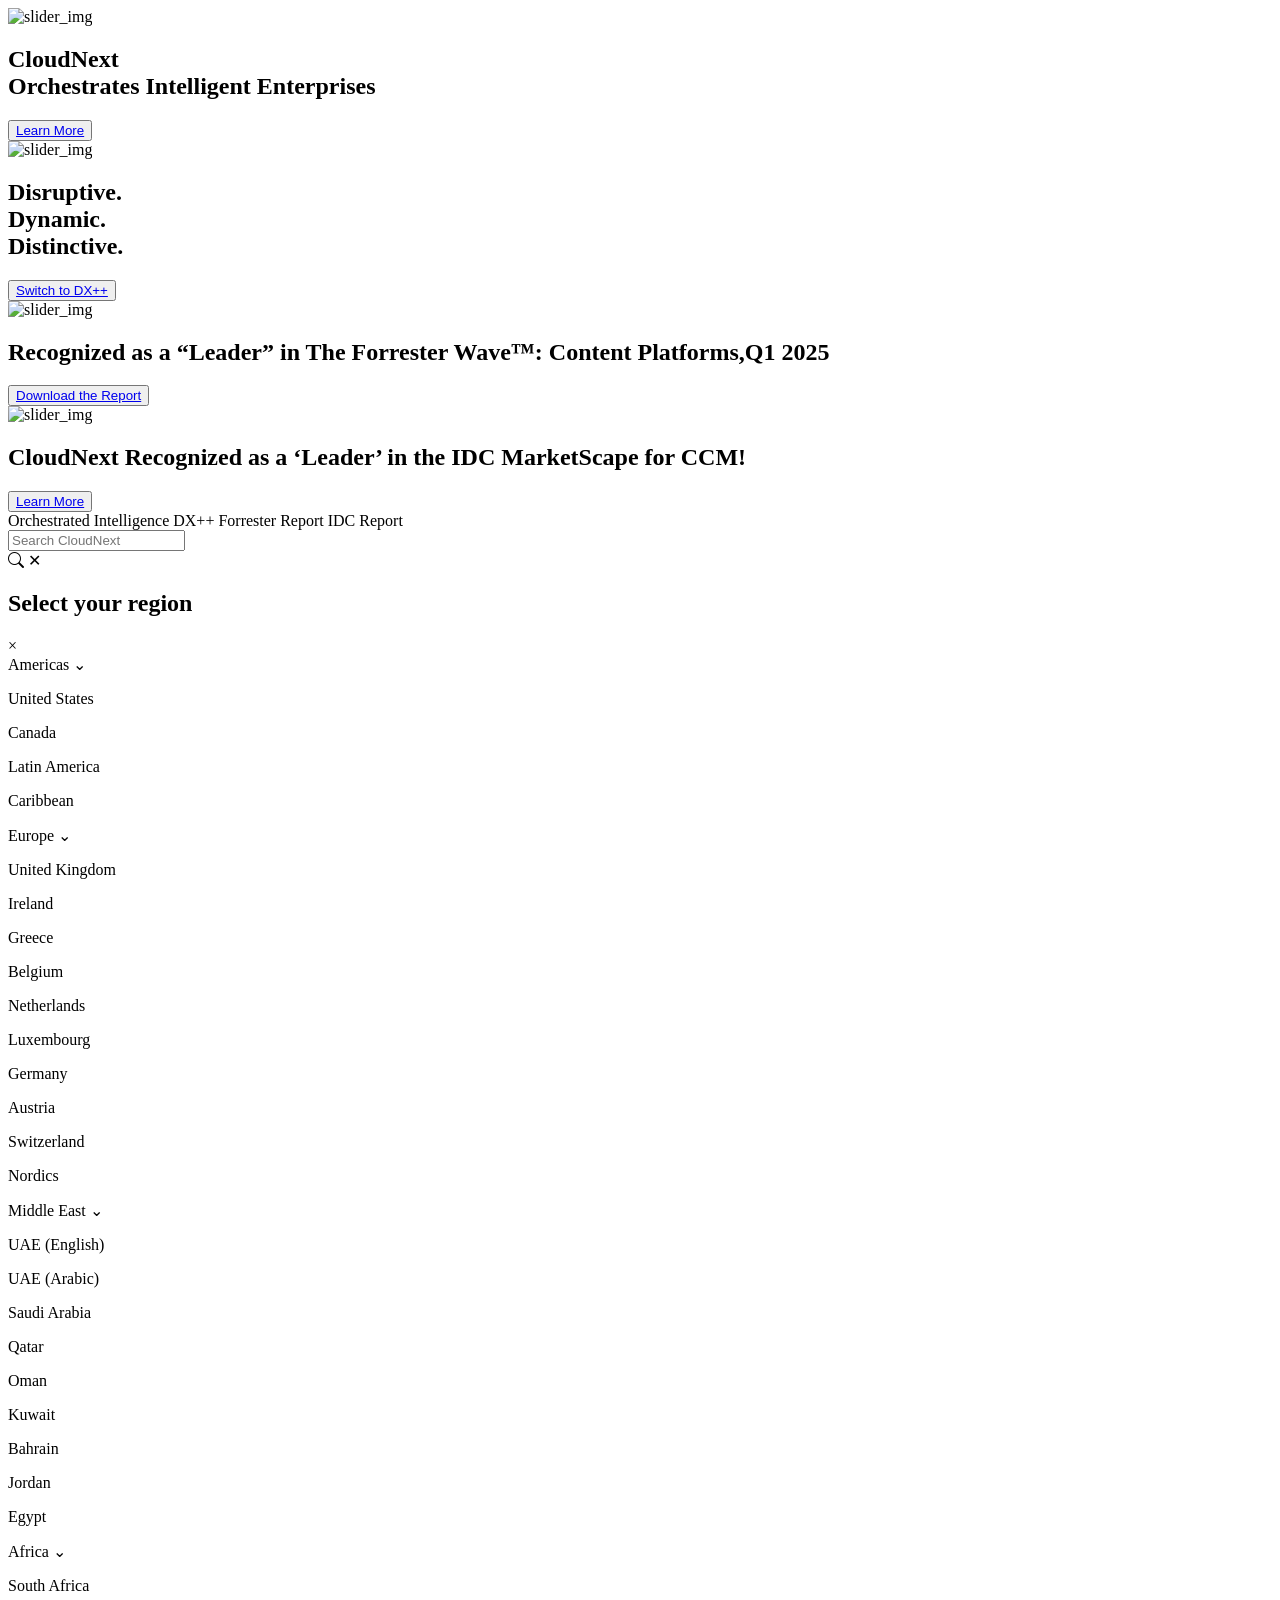
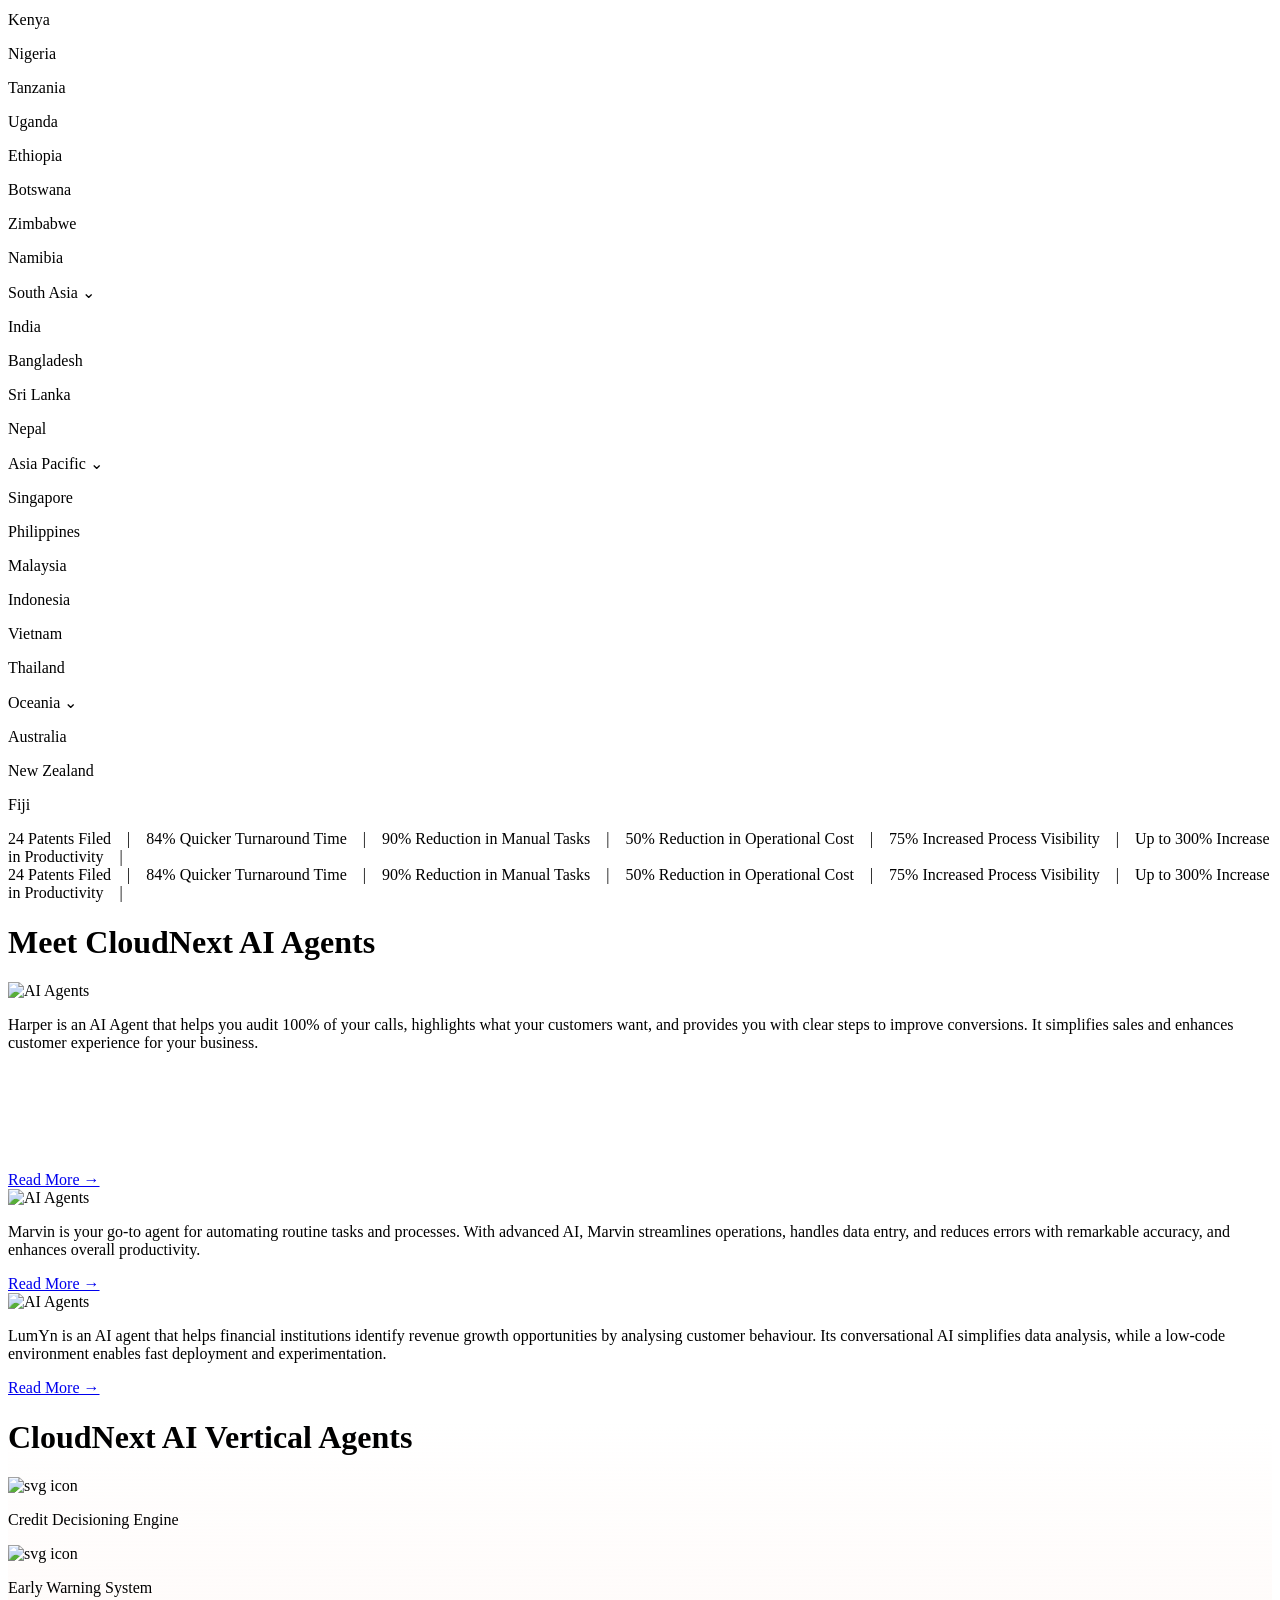
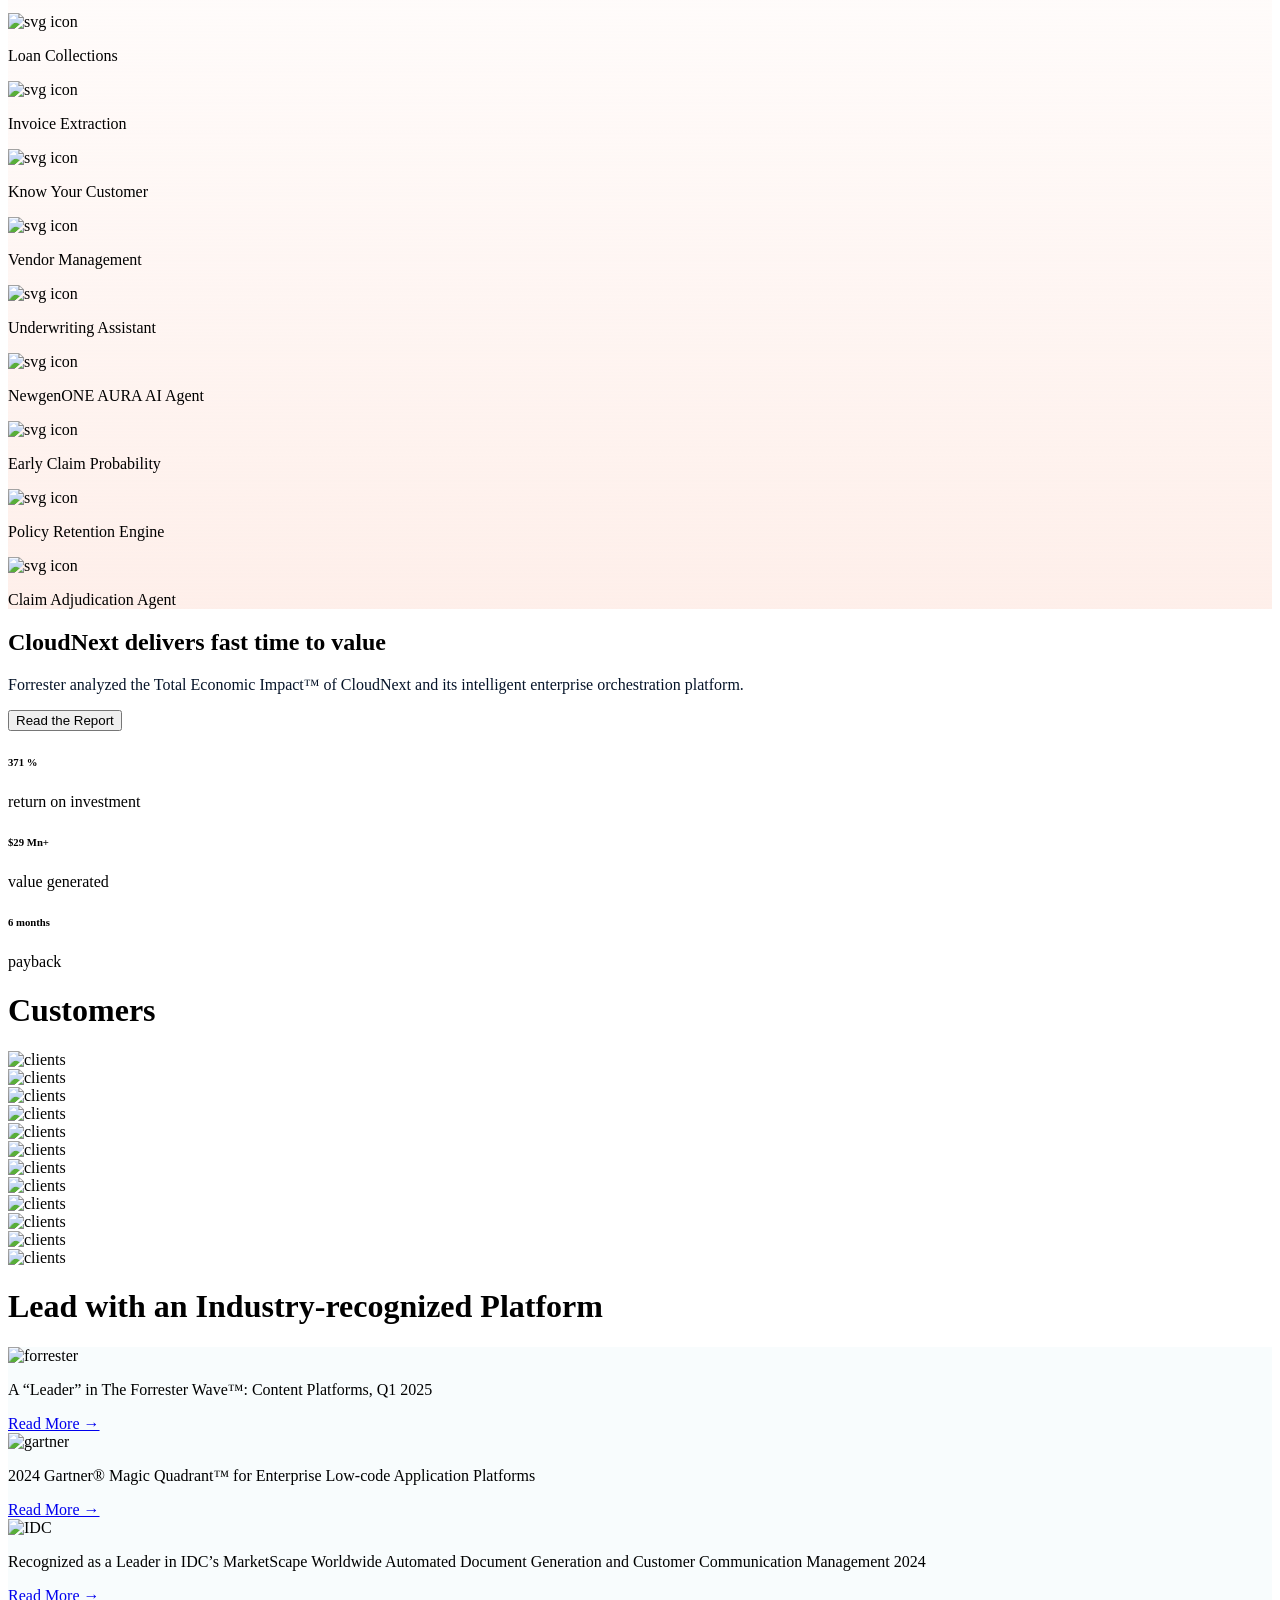
==== index.html @ f3a1f935 "Add files via upload" ====
<!DOCTYPE html>
<html lang="en">

<head>
  <meta charset="utf-8">

<title>CloudNext - Intelligent Enterprise Orchestration Platform</title>

<meta name="viewport" content="width=device-width, initial-scale=1.0">

<!-- SEO META -->
<meta name="description" content="CloudNext is an intelligent enterprise orchestration platform that helps businesses automate processes, improve productivity, and deliver better customer experiences.">

<meta name="keywords" content="CloudNext, AI Platform, Automation, Enterprise Software, AI Agents, Business Automation">

<meta name="author" content="CloudNext">

<!-- OPEN GRAPH (SOCIAL SHARE) -->
<meta property="og:title" content="CloudNext AI Platform">
<meta property="og:description" content="Automate and orchestrate your enterprise with CloudNext AI Agents.">
<meta property="og:image" content="img/logo.png">
<meta property="og:type" content="website">


    <!-- Favicon -->
    <link href="img/favicon.png" rel="icon">
     <link rel="stylesheet" href="https://cdnjs.cloudflare.com/ajax/libs/font-awesome/6.5.0/css/all.min.css">

    <!-- Google Web Fonts -->
    <link rel="preconnect" href="https://fonts.googleapis.com">
    <link rel="preconnect" href="https://fonts.gstatic.com" crossorigin>
    <link href="https://fonts.googleapis.com/css2?family=Nunito:wght@400;600;700;800&family=Rubik:wght@400;500;600;700&display=swap" rel="stylesheet">

    <!-- Icon Font Stylesheet -->
    <link href="https://cdnjs.cloudflare.com/ajax/libs/font-awesome/5.10.0/css/all.min.css" rel="stylesheet">
    <link href="https://cdn.jsdelivr.net/npm/bootstrap-icons@1.4.1/font/bootstrap-icons.css" rel="stylesheet">

    <!-- Libraries Stylesheet -->
    <link href="lib/owlcarousel/assets/owl.carousel.min.css" rel="stylesheet">
    <link href="lib/animate/animate.min.css" rel="stylesheet">

    <!-- Customized Bootstrap Stylesheet -->
    <link href="css/bootstrap.min.css" rel="stylesheet">

    <!-- Template Stylesheet -->
    <link href="css/style.css" rel="stylesheet">
    <link rel="stylesheet" href="css/navbar.css">
</head>

<body>
    <header>
  <h1 style="display:none;">CloudNext Intelligent Enterprise Platform</h1>
</header>
<div id="header"></div>


<!--Carousel Start -->
<section class="hero" role="banner">

  <!-- SLIDE 1 -->
  
    <div class="slide active" >
        <img src="img/slider/2.png" alt="slider_img">
    <div class="overlay"></div>
    <div class="content">
      <h2>CloudNext <br> Orchestrates Intelligent Enterprises</h2>
      
      <button><a href="#">Learn More</a></button>
    </div>
  </div>

  <!-- SLIDE 2 -->
  <div class="slide">
        <img src="img/slider/3.jpg" alt="slider_img"/>
    <div class="overlay"></div>
    <div class="content">
      <h2>Disruptive. <br>Dynamic. <br>Distinctive.</h2>
      <button><a href="#">Switch to DX++</a></button>
    </div>
  </div>

  <!-- SLIDE 3 -->
  <div class="slide">
        <img src="img/slider/1.jpg" alt="slider_img"/>
    <div class="overlay"></div>
    <div class="content">
      <h2>Recognized as a “Leader” in The Forrester Wave™: Content Platforms,Q1 2025</h2>
      <button><a href="#">Download the Report</a></button>
    </div>
  </div>

  <!-- SLIDE 4 -->
  <div class="slide">
        <img src="img/slider/4.jpg" alt="slider_img"/>
    <div class="overlay"></div>
    <div class="content">
      <h2>CloudNext Recognized as a ‘Leader’ in the IDC MarketScape for CCM!</h2>
      <button><a href="#">Learn More</a></button>
    </div>
  </div>

  <!-- DESKTOP CONTROLS -->
  <div class="slider-controls">
    <span class="control active" onclick="currentSlide(0)">Orchestrated Intelligence</span>
    <span class="control" onclick="currentSlide(1)">DX++</span>
    <span class="control" onclick="currentSlide(2)">Forrester Report</span>
    <span class="control" onclick="currentSlide(3)">IDC Report</span>
    <div class="indicator"></div>
  </div>

  <!-- MOBILE DOTS -->
  <div class="dots">
    <span class="dot active" onclick="currentSlide(0)"></span>
    <span class="dot" onclick="currentSlide(1)"></span>
    <span class="dot" onclick="currentSlide(2)"></span>
    <span class="dot" onclick="currentSlide(3)"></span>
  </div>

</section>
<!-- Carousel End -->


   <!--Search modal -->
<div class="search-modal" id="searchModal">

  <div class="search-box">
<div class="input-area">
    <input type="text" placeholder="Search CloudNext">

       </div>    
       <div class="icon-area"> 
    <div class="search-icons">
     <i class="bi bi-search search-icon"></i>
      <span class="close-icon" onclick="closeSearch()">✕</span>
    </div>
    </div>

             
  </div>

</div>
<!--Search modal end -->

<!--Region modal-->
<div class="region-modal" id="regionModal">

  <div class="region-box">

    <!-- HEADER -->
    <div class="region-header">
      <h2 class="font-semibold gray-darker text-md-center no-margin-bottom font-family2 title">Select your region</h2>
      <span class="close-btn" onclick="closeRegion()">&times;</span>
    </div>

    <!-- CONTENT -->
    <div class="region-content">

      <div class="region-col">
       <div class="region-title" onclick="toggleRegion(this)">
    <span>Americas</span>
    <span class="arrow">⌄</span>
  </div>
        <div class="region-list">
        <p>United States</p>
        <p>Canada</p>
        <p>Latin America</p>
        <p>Caribbean</p>
        </div>
      </div>

      <div class="region-col">
      <div class="region-title" onclick="toggleRegion(this)">
    <span>Europe</span>
    <span class="arrow">⌄</span>
  </div>
         <div class="region-list">
        <p>United Kingdom</p>
        <p>Ireland</p>
        <p>Greece</p>
        <p>Belgium</p>
        <p>Netherlands</p>
        <p>Luxembourg</p>
        <p>Germany</p>
        <p>Austria</p>
        <p>Switzerland</p>
        <p>Nordics</p>
      </div>
      </div>

      <div class="region-col">
          <div class="region-title" onclick="toggleRegion(this)">
    <span>Middle East</span>
    <span class="arrow">⌄</span>
  </div>
         <div class="region-list">
        <p>UAE (English)</p>
        <p>UAE (Arabic)</p>
        <p>Saudi Arabia</p>
        <p>Qatar</p>
        <p>Oman</p>
        <p>Kuwait</p>
        <p>Bahrain</p>
        <p>Jordan</p>
        <p>Egypt</p>
        </div>
      </div>

      <div class="region-col">
           <div class="region-title" onclick="toggleRegion(this)">
    <span>Africa</span>
    <span class="arrow">⌄</span>
  </div>
         <div class="region-list">
        <p>South Africa</p>
        <p>Kenya</p>
        <p>Nigeria</p>
        <p>Tanzania</p>
        <p>Uganda</p>
        <p>Ethiopia</p>
        <p>Botswana</p>
        <p>Zimbabwe</p>
        <p>Namibia</p>
      </div>
      </div>

      <div class="region-col">
          <div class="region-title" onclick="toggleRegion(this)">
    <span>South Asia</span>
    <span class="arrow">⌄</span>
  </div>
         <div class="region-list">
        <p>India</p>
        <p>Bangladesh</p>
        <p>Sri Lanka</p>
        <p>Nepal</p>
      </div>
      </div>

      <div class="region-col">
          <div class="region-title" onclick="toggleRegion(this)">
    <span>Asia Pacific</span>
    <span class="arrow">⌄</span>
  </div>
         <div class="region-list">
        <p>Singapore</p>
        <p>Philippines</p>
        <p>Malaysia</p>
        <p>Indonesia</p>
        <p>Vietnam</p>
        <p>Thailand</p>
        </div>
      </div>

      <div class="region-col">
         <div class="region-title" onclick="toggleRegion(this)">
    <span>Oceania</span>
    <span class="arrow">⌄</span>
  </div>
         <div class="region-list">
        <p>Australia</p>
        <p>New Zealand</p>
        <p>Fiji</p>
      </div>
      </div>

    </div>
  </div>

</div>
<!--Region modal end-->

    <!--Marquee text-->
<div class="marquee">
  <div class="marquee-track">

    <div class="marquee-content">
      24 Patents Filed &nbsp;&nbsp; | &nbsp;&nbsp;
      84% Quicker Turnaround Time &nbsp;&nbsp; | &nbsp;&nbsp;
      90% Reduction in Manual Tasks &nbsp;&nbsp; | &nbsp;&nbsp;
      50% Reduction in Operational Cost &nbsp;&nbsp; | &nbsp;&nbsp;
      75% Increased Process Visibility &nbsp;&nbsp; | &nbsp;&nbsp;
      Up to 300% Increase in Productivity &nbsp;&nbsp; |
    </div>

    <div class="marquee-content">
      24 Patents Filed &nbsp;&nbsp; | &nbsp;&nbsp;
      84% Quicker Turnaround Time &nbsp;&nbsp; | &nbsp;&nbsp;
      90% Reduction in Manual Tasks &nbsp;&nbsp; | &nbsp;&nbsp;
      50% Reduction in Operational Cost &nbsp;&nbsp; | &nbsp;&nbsp;
      75% Increased Process Visibility &nbsp;&nbsp; | &nbsp;&nbsp;
      Up to 300% Increase in Productivity &nbsp;&nbsp; |
    </div>

  </div>
</div>

    <!-- AI agents Start -->
  <div class="container-fluid bg-ai py-3 wow fadeInUp" data-wow-delay="0.1s">
  <div class="container py-5">

    <div class="row g-5">
      <div class="col-lg-12">
        <div class="section-title text-center position-relative pb-3 mb-5 mx-auto" style="max-width: 600px;">
          <h1 class="mb-0">Meet CloudNext AI Agents</h1>
        </div>
      </div>
    </div>

    <!-- ✅ CARDS SECTION START -->
    <div class="platform-wrapper">

      <div class="platform-card">
        <img src="img/Harper.png" alt="AI Agents">
       <div style="height:155.358px;" >
        <p>Harper is an AI Agent that helps you audit 100% of your calls, highlights what your customers want, and provides you with clear steps to improve conversions. It simplifies sales and enhances customer experience for your business.​</p>
        </div>
        <a href="#">Read More →</a>
      </div>

      <div class="platform-card">
        <img src="img/Marvin.png" alt="AI Agents">
       
        <p>Marvin is your go-to agent for automating routine tasks and processes. With advanced AI, Marvin streamlines operations, handles data entry, and reduces errors with remarkable accuracy, and enhances overall productivity.​</p>
        <a href="#">Read More →</a>
      </div>

      <div class="platform-card">
        <img src="img/LuYmn-.png" alt="AI Agents">
        
        <p>LumYn is an AI agent that helps financial institutions identify revenue growth opportunities by analysing customer behaviour. Its conversational AI simplifies data analysis, while a low-code environment enables fast deployment and experimentation.</p>
        <a href="#">Read More →</a>
      </div>

    </div>
    <div class="slider-dots"></div>
    <!-- ✅ CARDS SECTION END -->

  </div>
</div>
    <!-- AI agents End -->

    <!-- Service Start -->
    <div class="container-fluid wow fadeInUp" data-wow-delay="0.1s" style="background:transparent linear-gradient(180deg,rgba(254,239,234,0) 0%,#feefea 100%) 0% 0% no-repeat padding-box;mix-blend-mode: multiply;">
        <div class="container py-5">
            <div class="section-title text-center position-relative pb-3 mb-5 mx-auto" style="max-width: 600px;">
                <h1 class="mb-0">CloudNext AI Vertical Agents</h1>
            </div>
          
  
<div class="row g-4">

    <div class="col-lg-3 col-md-6">
      <div class="feature-card">
        <img src="img/icons/1.svg" alt="svg icon">
        <p>Credit Decisioning Engine</p>
      </div>
    </div>

    <div class="col-lg-3 col-md-6">
      <div class="feature-card">
        <img src="img/icons/2.svg" alt="svg icon">
        <p>Early Warning System</p>
      </div>
    </div>

    <div class="col-lg-3 col-md-6">
      <div class="feature-card">
         <img src="img/icons/3.svg" alt="svg icon">
        <p>Loan Collections</p>
      </div>
    </div>

    <div class="col-lg-3 col-md-6">
      <div class="feature-card">
         <img src="img/icons/4.svg" alt="svg icon">
        <p>Invoice Extraction</p>
      </div>
    </div>

    <div class="col-lg-3 col-md-6">
      <div class="feature-card">
        <img src="img/icons/5.svg" alt="svg icon">
        <p>Know Your Customer</p>
      </div>
    </div>

    <div class="col-lg-3 col-md-6">
      <div class="feature-card">
        <img src="img/icons/6.svg" alt="svg icon">
        <p>Vendor Management</p>
      </div>
    </div>

    <div class="col-lg-3 col-md-6">
      <div class="feature-card">
         <img src="img/icons/7.svg" alt="svg icon">
        <p>Underwriting Assistant</p>
      </div>
    </div>

    <div class="col-lg-3 col-md-6">
      <div class="feature-card">
        <img src="img/icons/8.svg" alt="svg icon">
        <p>NewgenONE AURA AI Agent</p>
      </div>
    </div>
<div class="col-lg-1"></div>
    <div class="col-lg-3 col-md-6">
      <div class="feature-card">
        <img src="img/icons/9.svg" alt="svg icon">
        <p>Early Claim Probability</p>
      </div>
    </div>

    <div class="col-lg-3 col-md-6">
      <div class="feature-card">
         <img src="img/icons/10.svg" alt="svg icon">
        <p>Policy Retention Engine</p>
      </div>
    </div>

    <div class="col-lg-3 col-md-6">
      <div class="feature-card">
        <img src="img/icons/11.svg" alt="svg icon">
        <p>Claim Adjudication Agent</p>
      </div>
    </div>

  </div>
                </div>
             
            </div>
    <!-- Service End -->


    <!-- countdown Start -->
    <div class="container-fluid py-5 wow fadeInUp bg-ftime" data-wow-delay="0.1s">
        <div class="container">
            <div class="row justify-content-center">
                <div class="col-12 col-md-3 content-stat">
                    <div class="section-title-2 position-relative pb-3 mb-2">
                       
                        <h2 class="font-w">CloudNext delivers fast time to value</h1>
                    </div>
                   
                    <p class="mb-4" style="color: #061429;">Forrester analyzed the Total Economic Impact™ of CloudNext and its intelligent enterprise orchestration platform.</p>
                    <div class="d-flex align-items-center mt-2 wow zoomIn" data-wow-delay="0.6s">
                       
                        <div>
                          <button class=" btn-primary font-size-base is-none is-md-block text-center con_btn" target="_blank">Read the Report</button>
                        </div>
                    </div>
                </div>
                <div class="col-12 col-md-3 stat-content">
                           
              <div class="pad-y-6 pad-x-4 text-center">
                <h6 class="count-num font-size-jumbo brand-primary font-bold mar-b-1"><span></span><span class="count" count="371&nbsp;">371&nbsp;</span><span>%</span></h6>
                <p class="brand-third font-size-big font-medium">return on investment</p>
              </div>
            </div>
                      
                    
                     <div class="col-12 col-md-3 stat-content">
                    
                             <div class="pad-y-6 pad-x-4 text-center">
               <h6 class="count-num font-size-jumbo brand-primary font-bold mar-b-1"><span>$</span><span class="count" count="29&nbsp;">29&nbsp;</span><span>Mn+</span></h6>
               <p class="brand-third font-size-big font-medium no-margin-bottom">value generated</p>
              </div>
                      
                    </div>
                     <div class="col-12 col-md-3 stat-content">
                    
                         <div class="pad-y-6 pad-x-4 text-center">
                <h6 class="count-num font-size-jumbo brand-primary font-bold mar-b-1"><span></span><span class="count" count="371&nbsp;">6&nbsp;</span><span>months</span></h6>
                <p class="brand-third font-size-big font-medium">payback</p>
              </div>
                      
                    </div>
                </div>
            </div>
        </div>
    <!-- countdown End -->


 <!-- Customers Slider start-->
    <div class="container-fluid wow fadeInUp bg-ai client-section py-5" data-wow-delay="0.1s">
        <div class="container text-center">
            <div class="section-title text-center position-relative pb-3 mb-4 mx-auto" style="max-width: 600px;">
                <h1 class="mb-0">Customers</h1>
            </div>
          <div class="client-slider">
      <div class="client-track">

        <div class="client-card"><img src="img/client/Bank-of-The-Bahamas-logo.png" alt="clients"></div>
        <div class="client-card"><img src="img/client/EARC-Logo.jpg" alt="clients"></div>
        <div class="client-card"><img src="img/client/go-digit-logo-1-1.png" alt="clients"></div>
        <div class="client-card"><img src="img/client/IDBI-Bank-logo-1.png" alt="clients"></div>
        <div class="client-card"><img src="img/client/JB-logo-1-1.png" alt="clients"></div>
        <div class="client-card"><img src="img/client/jindal-logo-1.png" alt="clients"></div>

        <!-- duplicate for infinite effect -->
        <div class="client-card"><img src="img/client/logo-cbi-1.png" alt="clients"></div>
        <div class="client-card"><img src="img/client/Magma-logo-png.png" alt="clients"></div>
        <div class="client-card"><img src="img/client/Naukri-logo.png" alt="clients"></div>
        <div class="client-card"><img src="img/client/South-Indian-Bank-logo-revised.png" alt="clients"></div>
        <div class="client-card"><img src="img/client/Union-Bank.webp" alt="clients"></div>
        <div class="client-card"><img src="img/client/United-Bank-for-Africa-Plc-logo-1.jpg" alt="clients"></div>

      </div>
    </div>


        </div>
    </div>
    <!-- Customers slider End -->

  <!-- AI agents Start -->
  <div class="container-fluid bg-ai py-3 wow fadeInUp" data-wow-delay="0.1s">
  <div class="container py-5">

    <div class="row g-5">
      <div class="col-lg-12">
        <div class="section-title text-center position-relative pb-3 mb-5 mx-auto">
          <h1 class="mb-0">Lead with an Industry-recognized Platform</h1>
        </div>
      </div>
    </div>

    <!-- ✅ CARDS SECTION START -->
    <div class="platform-wrapper-2">

      <div class="platform-card-2" style="background: #f8fcfd;">
        <img src="img/forrester.webp" alt="forrester">
       <div>
        <p>A “Leader” in The Forrester Wave™: Content Platforms, Q1 2025</p>
        </div>
        <a href="#">Read More →</a>
      </div>

      <div class="platform-card-2" style="background: #f8fcfd;">
        <img src="img/gartner.webp" alt="gartner">
       
        <p>2024 Gartner® Magic Quadrant™ for Enterprise Low-code Application Platforms</p>
        <a href="#">Read More →</a>
      </div>

      <div class="platform-card-2" style="background: #f8fcfd;">
        <img src="img/IDC.png" alt="IDC">
        
        <p>Recognized as a Leader in IDC’s MarketScape Worldwide Automated Document Generation and Customer Communication Management 2024</p>
        <a href="#">Read More →</a>
      </div>

    </div>
    <div class="slider-dots-2"></div>
    <!-- ✅ CARDS SECTION END -->

  </div>
</div>
    <!-- AI agents End -->

   
   <div id="footer"></div>


    <!-- Back to Top -->
    <a href="#" class="btn btn-lg btn-primary btn-lg-square rounded back-to-top"><i class="bi bi-arrow-up"></i></a>

    <script type="text/javascript">

  var _gaq = _gaq || [];
  _gaq.push(['_setAccount', 'UA-36251023-1']);
  _gaq.push(['_setDomainName', 'jqueryscript.net']);
  _gaq.push(['_trackPageview']);

  (function() {
    var ga = document.createElement('script'); ga.type = 'text/javascript'; ga.async = true;
    ga.src = ('https:' == document.location.protocol ? 'https://ssl' : 'http://www') + '.google-analytics.com/ga.js';
    var s = document.getElementsByTagName('script')[0]; s.parentNode.insertBefore(ga, s);
  })();

</script>
<script>
try {
  fetch(new Request("https://pagead2.googlesyndication.com/pagead/js/adsbygoogle.js", { method: 'HEAD', mode: 'no-cors' })).then(function(response) {
    return true;
  }).catch(function(e) {
    var carbonScript = document.createElement("script");
    carbonScript.src = "//cdn.carbonads.com/carbon.js?serve=CK7DKKQU&placement=wwwjqueryscriptnet";
    carbonScript.id = "_carbonads_js";
    document.getElementById("carbon-block").appendChild(carbonScript);
  });
} catch (error) {
  console.log(error);
}
</script>
    <!-- JavaScript Libraries -->
    <script src="https://code.jquery.com/jquery-3.4.1.min.js"></script>
    <script src="https://cdn.jsdelivr.net/npm/bootstrap@5.0.0/dist/js/bootstrap.bundle.min.js"></script>
        <!-- Template Javascript -->
      <script src="js/include.js" defer></script>
    <script src="js/main.js" defer></script>
    <script src="lib/wow/wow.min.js"></script>
    <script src="lib/easing/easing.min.js"></script>
    <script src="lib/waypoints/waypoints.min.js"></script>
    <script src="lib/counterup/counterup.min.js"></script>
    <script src="lib/owlcarousel/owl.carousel.min.js"></script>


    
</body>

</html>
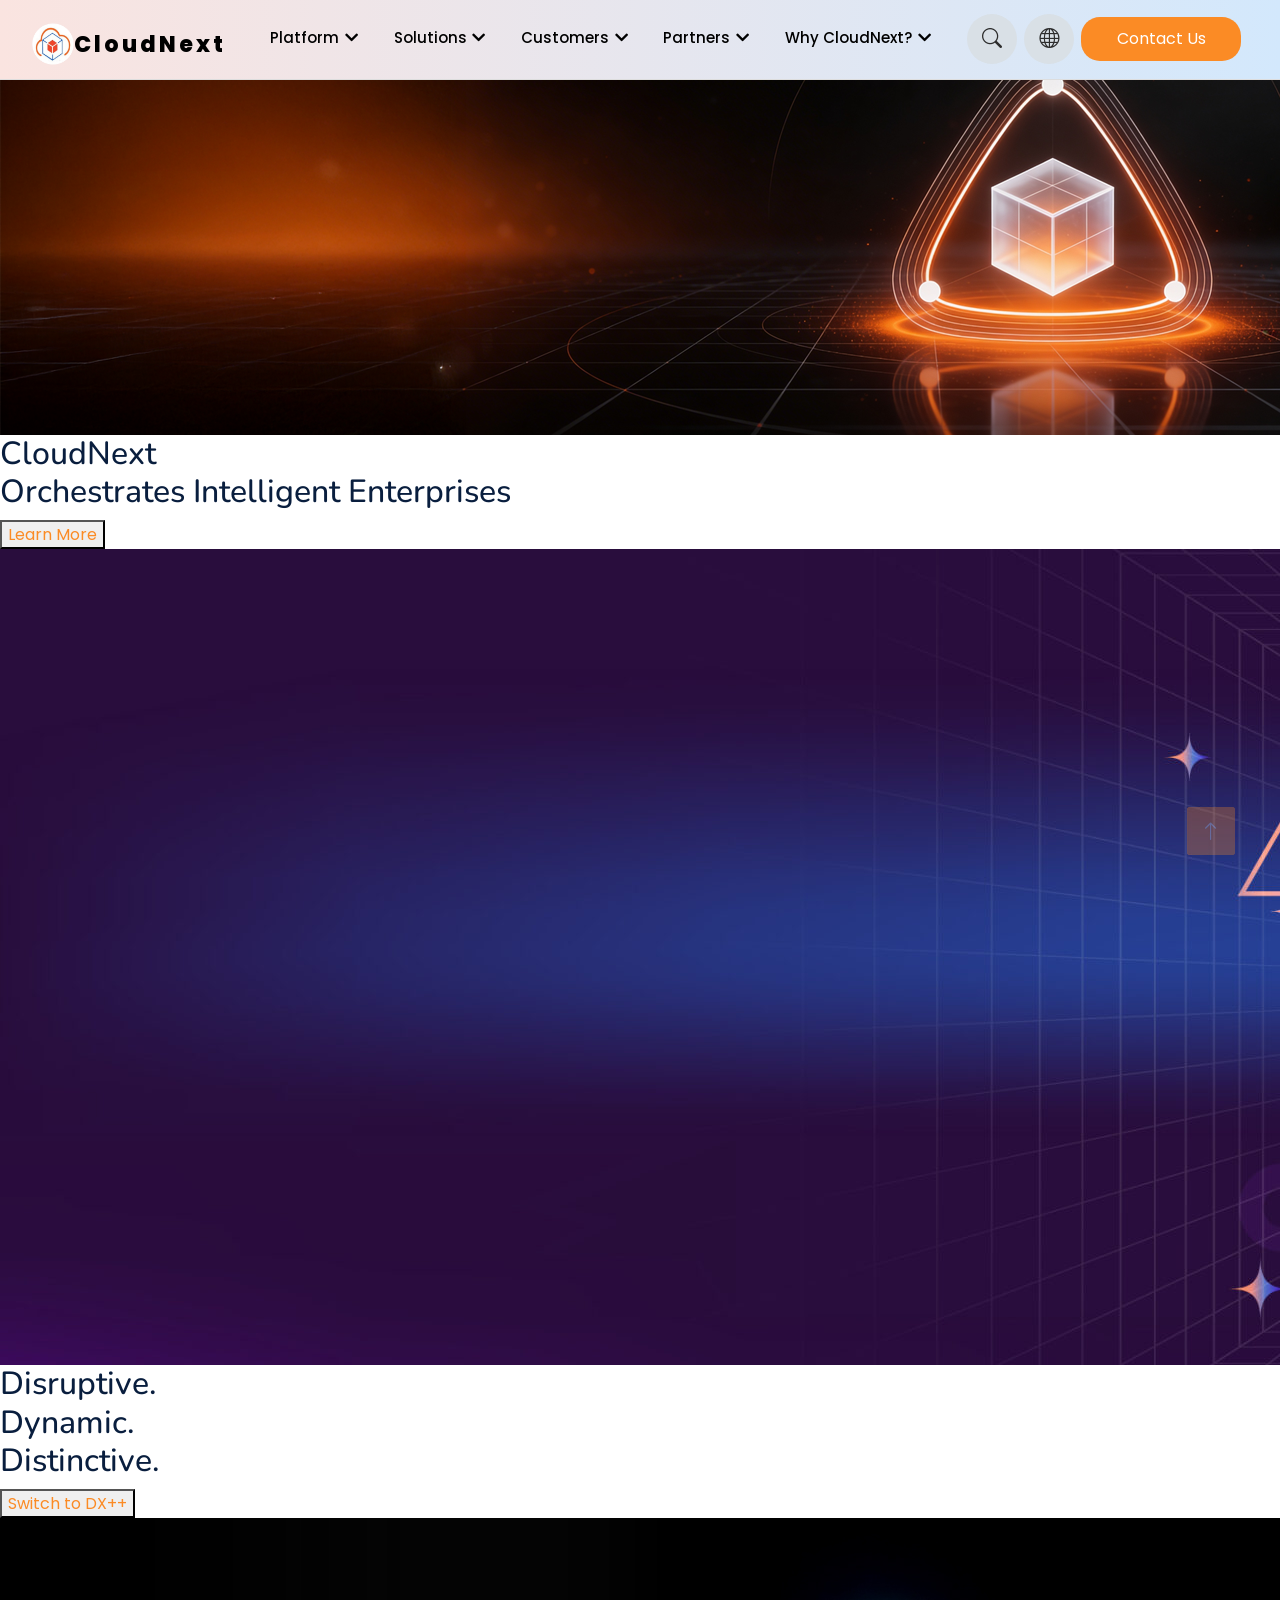
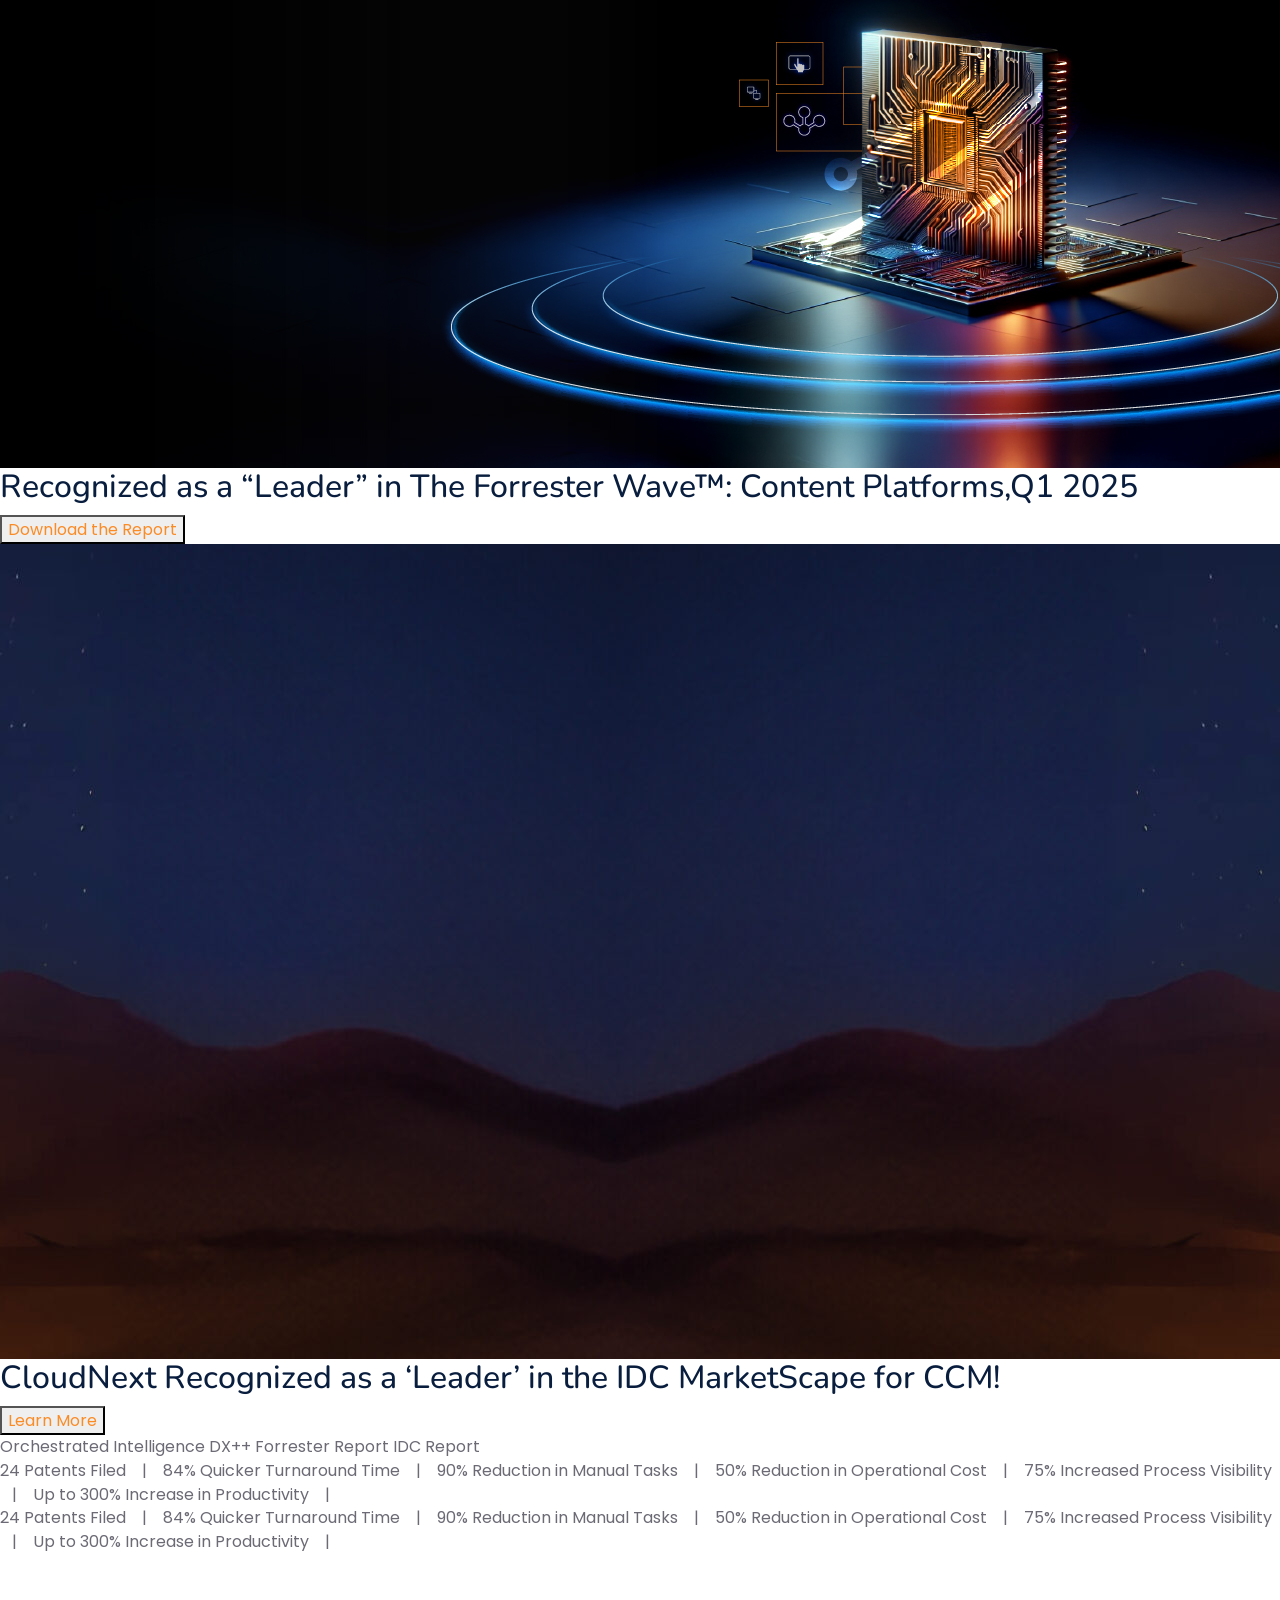
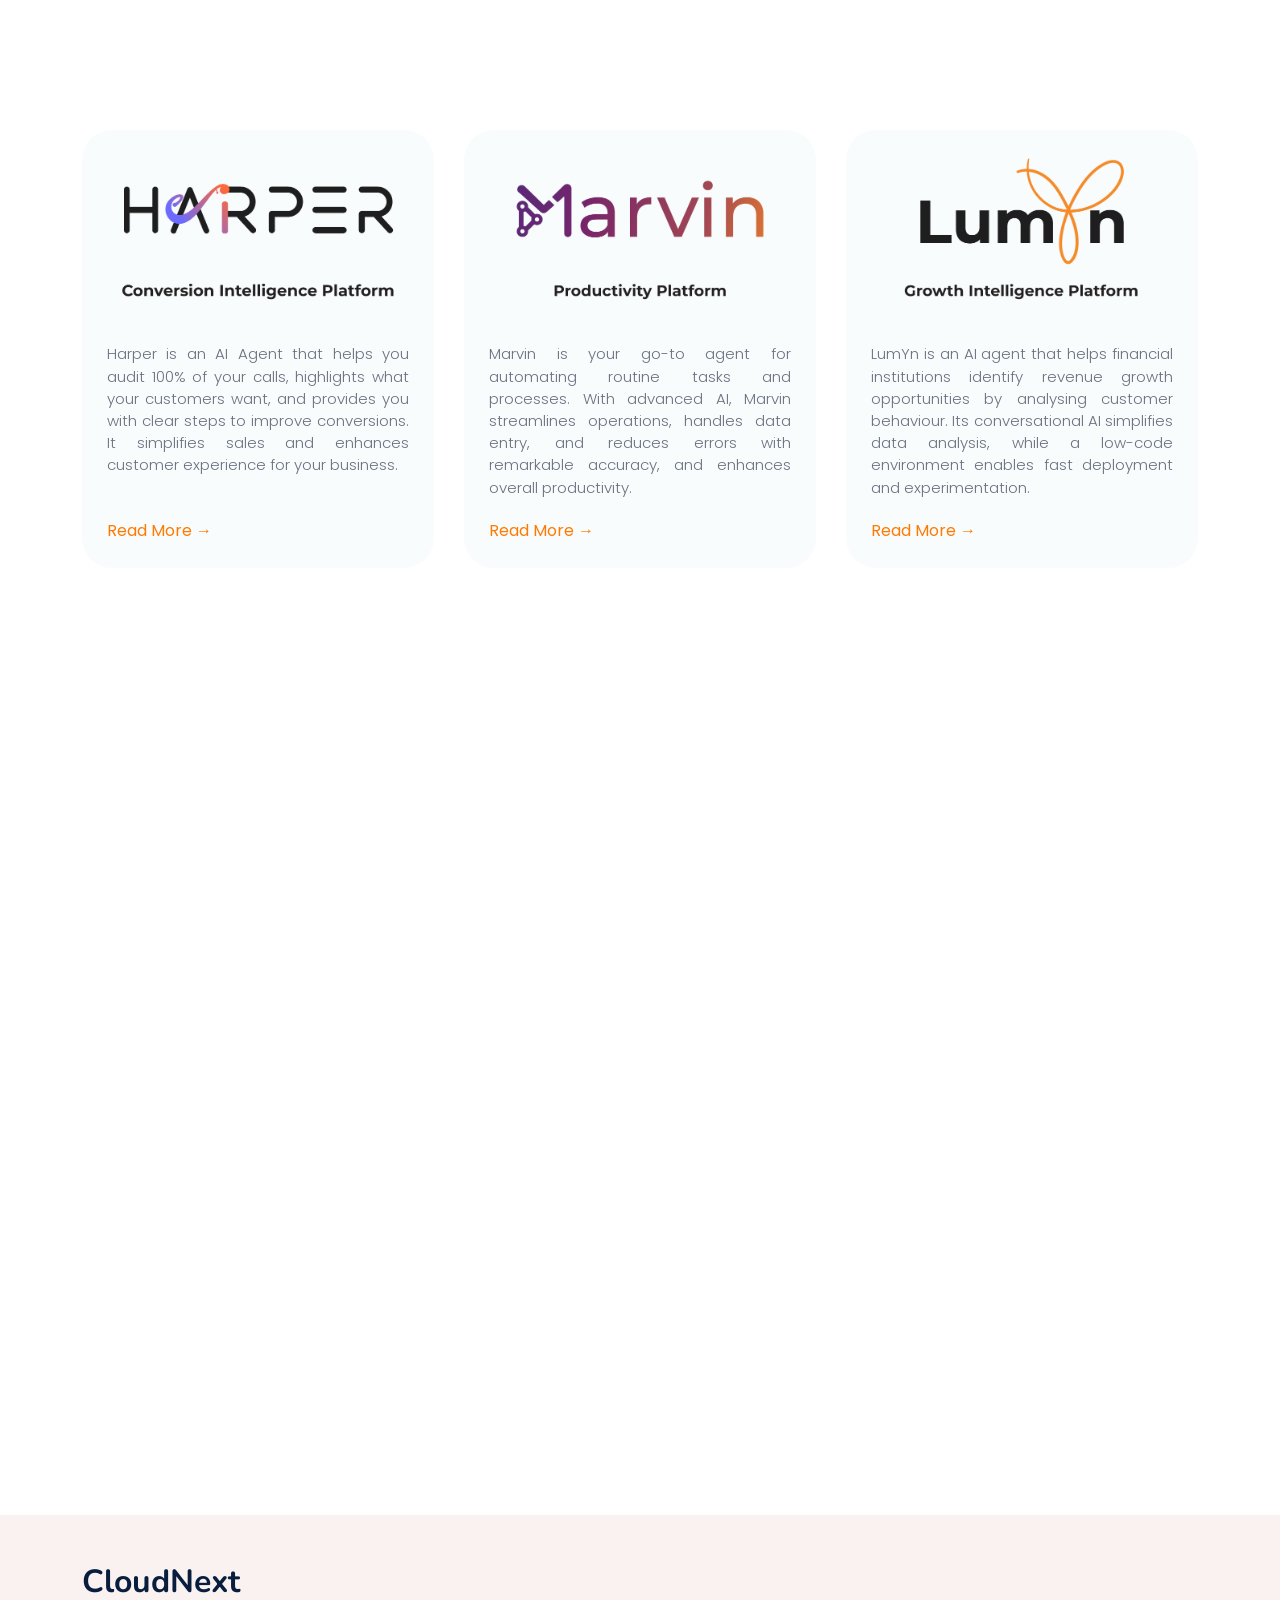
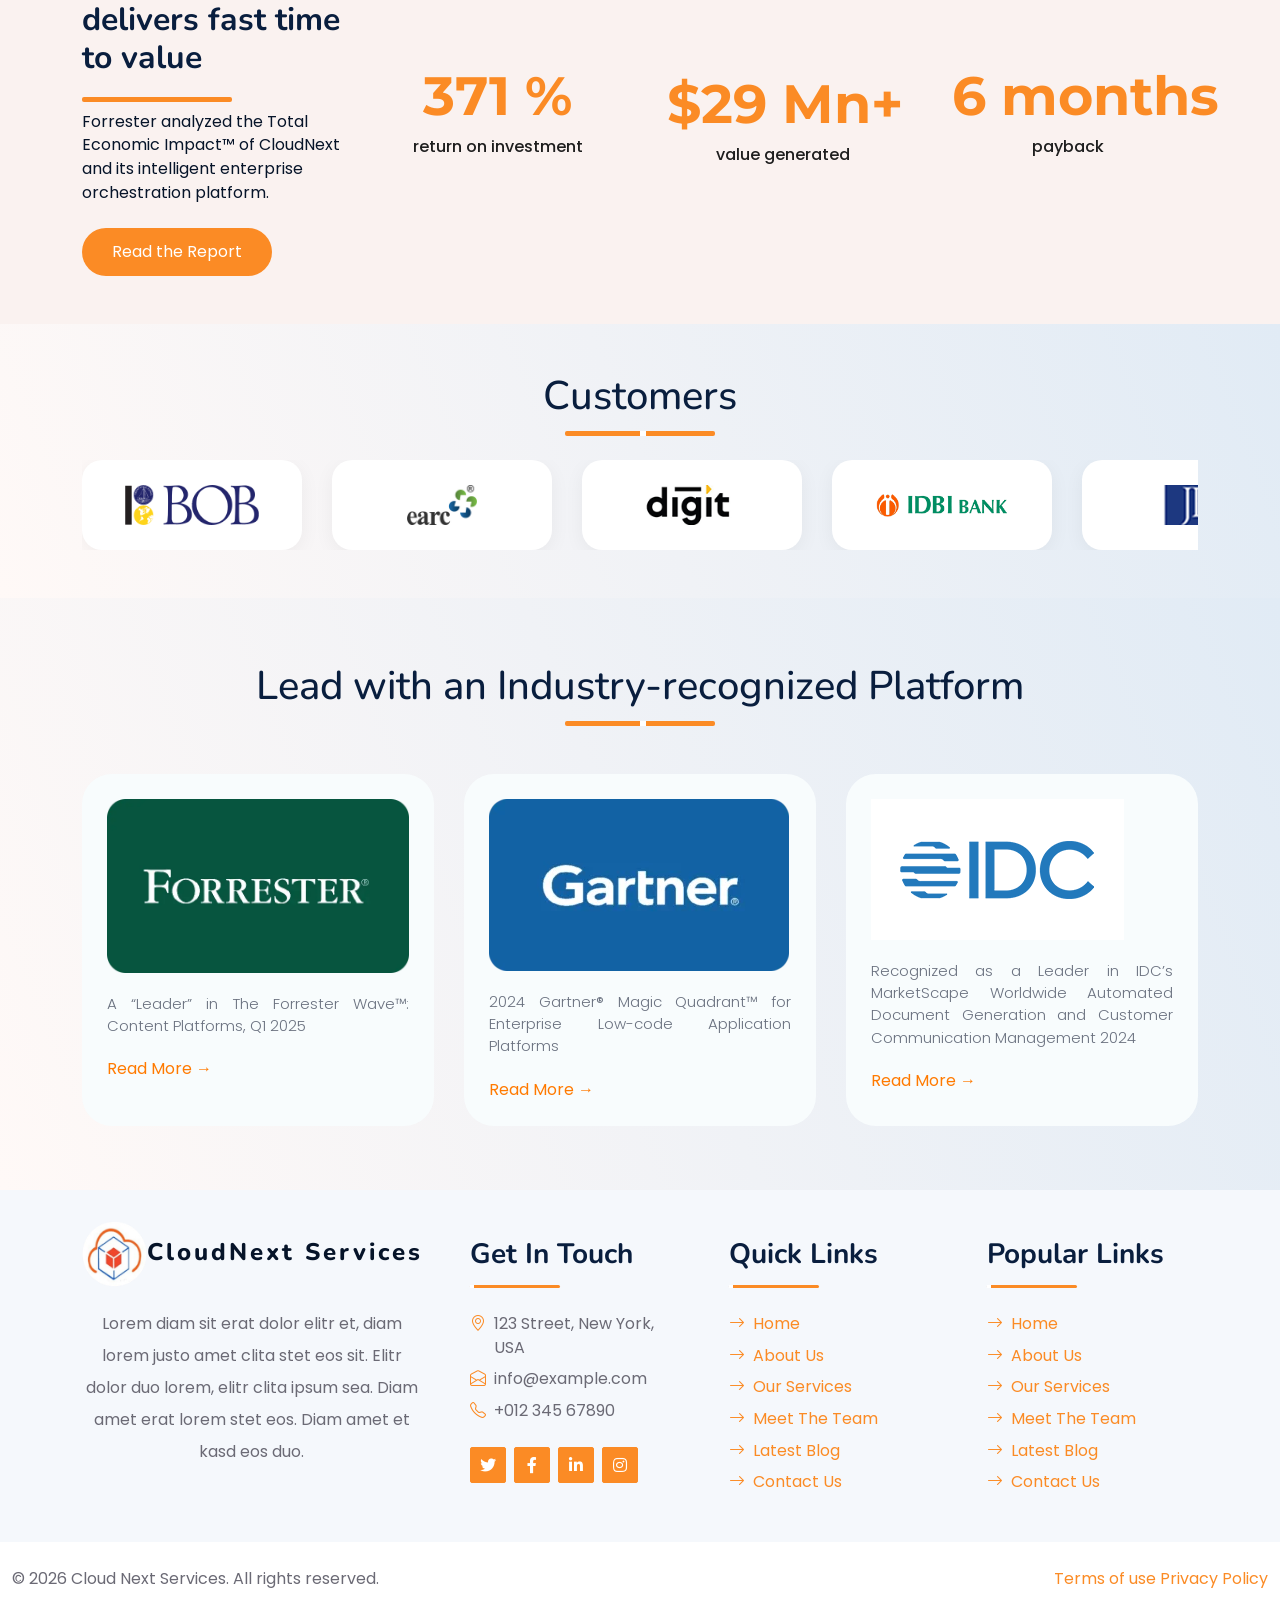
==== commit 453f81eb: "Add files via upload" ====
--- a/index.html
+++ b/index.html
@@ -28,8 +28,8 @@
 
     <!-- Google Web Fonts -->
     <link rel="preconnect" href="https://fonts.googleapis.com">
-    <link rel="preconnect" href="https://fonts.gstatic.com" crossorigin>
-    <link href="https://fonts.googleapis.com/css2?family=Nunito:wght@400;600;700;800&family=Rubik:wght@400;500;600;700&display=swap" rel="stylesheet">
+<link rel="preconnect" href="https://fonts.gstatic.com" crossorigin>
+<link href="https://fonts.googleapis.com/css2?family=Amethysta&family=Montserrat:ital,wght@0,100..900;1,100..900&family=Open+Sans:ital,wght@0,300..800;1,300..800&family=Playfair+Display:ital,wght@0,400..900;1,400..900&family=Poppins:ital,wght@0,100;0,200;0,300;0,400;0,500;0,600;0,700;0,800;0,900;1,100;1,200;1,300;1,400;1,500;1,600;1,700;1,800;1,900&display=swap" rel="stylesheet">
 
     <!-- Icon Font Stylesheet -->
     <link href="https://cdnjs.cloudflare.com/ajax/libs/font-awesome/5.10.0/css/all.min.css" rel="stylesheet">
--- a/css/style.css
+++ b/css/style.css
@@ -0,0 +1,685 @@
+body {
+    font-family: 'Poppins', sans-serif;
+    font-size: 16px;
+    line-height: 1.48;
+    -webkit-font-smoothing: antialiased;
+    overflow-x: hidden;
+}
+:root {
+    --primary: #fb8b25;
+    --secondary: #34AD54;
+    --light:#facda2;
+    --dark: #091E3E;
+}
+@-webkit-keyframes sk-rotateplane {
+    0% {
+        -webkit-transform: perspective(120px)
+    }
+    50% {
+        -webkit-transform: perspective(120px) rotateY(180deg)
+    }
+    100% {
+        -webkit-transform: perspective(120px) rotateY(180deg) rotateX(180deg)
+    }
+}
+
+@keyframes sk-rotateplane {
+    0% {
+        transform: perspective(120px) rotateX(0deg) rotateY(0deg);
+        -webkit-transform: perspective(120px) rotateX(0deg) rotateY(0deg)
+    }
+    50% {
+        transform: perspective(120px) rotateX(-180.1deg) rotateY(0deg);
+        -webkit-transform: perspective(120px) rotateX(-180.1deg) rotateY(0deg)
+    }
+    100% {
+        transform: perspective(120px) rotateX(-180deg) rotateY(-179.9deg);
+        -webkit-transform: perspective(120px) rotateX(-180deg) rotateY(-179.9deg);
+    }
+}
+
+
+
+/*** Heading ***/
+h1,
+h2,
+.fw-bold {
+    font-weight: 500 ;
+}
+
+h3,
+h4,
+.fw-semi-bold {
+    font-weight: 700 !important;
+}
+
+h5,
+h6,
+.fw-medium {
+    font-weight: 600 !important;
+}
+
+
+/*** Button ***/
+.btn {
+    font-family: 'Poppins', sans-serif;
+    font-weight: 600;
+    transition: .5s;
+}
+
+.btn-primary,
+.btn-secondary {
+    color: #FFFFFF;
+    box-shadow: inset 0 0 0 50px transparent;
+}
+
+.btn-primary:hover {
+    box-shadow: inset 0 0 0 0 var(--primary);
+}
+
+.btn-secondary:hover {
+    box-shadow: inset 0 0 0 0 var(--secondary);
+}
+
+.btn-square {
+    width: 36px;
+    height: 36px;
+}
+
+.btn-sm-square {
+    width: 30px;
+    height: 30px;
+}
+
+.btn-lg-square {
+    width: 48px;
+    height: 48px;
+}
+
+.btn-square,
+.btn-sm-square,
+.btn-lg-square {
+    padding-left: 0;
+    padding-right: 0;
+    text-align: center;
+}
+
+/*** Section Title ***/
+.section-title::before {
+    position: absolute;
+    content: "";
+    width: 150px;
+    height: 5px;
+    left: 0;
+    bottom: 0;
+    background: var(--primary);
+    border-radius: 2px;
+}
+
+.section-title.text-center::before {
+    left: 50%;
+    margin-left: -75px;
+}
+
+.section-title.section-title-sm::before {
+    width: 90px;
+    height: 3px;
+}
+
+.section-title::after {
+    position: absolute;
+    content: "";
+    width: 6px;
+    height: 5px;
+    bottom: 0px;
+    background: #FFFFFF;
+    -webkit-animation: section-title-run 5s infinite linear;
+    animation: section-title-run 5s infinite linear;
+}
+
+.section-title.section-title-sm::after {
+    width: 4px;
+    height: 3px;
+}
+
+.section-title.text-center::after {
+    -webkit-animation: section-title-run-center 5s infinite linear;
+    animation: section-title-run-center 5s infinite linear;
+}
+
+.section-title.section-title-sm::after {
+    -webkit-animation: section-title-run-sm 5s infinite linear;
+    animation: section-title-run-sm 5s infinite linear;
+}
+
+@-webkit-keyframes section-title-run {
+    0% {left: 0; } 50% { left : 145px; } 100% { left: 0; }
+}
+
+@-webkit-keyframes section-title-run-center {
+    0% { left: 50%; margin-left: -75px; } 50% { left : 50%; margin-left: 45px; } 100% { left: 50%; margin-left: -75px; }
+}
+
+@-webkit-keyframes section-title-run-sm {
+    0% {left: 0; } 50% { left : 85px; } 100% { left: 0; }
+}
+
+
+
+
+
+
+@media (min-width: 991.98px) {
+    .facts {
+        position: relative;
+        margin-top: -75px;
+        z-index: 1;
+    }
+}
+
+.back-to-top {
+    position: fixed;
+    display: none;
+    right: 45px;
+    bottom: 45px;
+    z-index: 99;
+}
+
+.bg-header {
+    background: linear-gradient(rgba(9, 30, 62, .7), rgba(9, 30, 62, .7)), url(../img/carousel-1.jpg) center center no-repeat;
+    background-size: cover;
+}
+
+.link-animated a {
+    transition: .5s;
+}
+
+.link-animated a:hover {
+    padding-left: 10px;
+}
+
+
+
+/* SECTION BG SAME */
+.bg-ai{
+  background: linear-gradient(68deg, #fff9f7, #e1ebf5);
+  mix-blend-mode: multiply;
+}
+
+
+
+/* DESKTOP GRID */
+.platform-wrapper{
+    
+    scroll-behavior: smooth;
+  display: grid;
+  grid-template-columns: repeat(3, 1fr);
+  gap: 30px;
+  overflow: hidden;
+}
+
+/* CARD DESIGN */
+.platform-card{
+
+  border-radius: 30px;
+  overflow: hidden;
+  padding: 25px;
+     background: #F8FCFD;
+  backdrop-filter: blur(16px);
+  transition: all 0.3s ease;
+}
+
+.platform-card:hover{
+box-shadow: 0 4px 8px 0 rgba(0, 0, 0, 0.2), 0 6px 20px 0 rgba(0, 0, 0, 0.19);
+-webkit-transition: All 600ms ease;
+}
+
+.platform-card img{
+ max-width: 100%;
+ height: auto;
+  margin-bottom: 20px;
+}
+
+.platform-card p{
+    font-family: poppins;
+    font-weight: 300;
+    -webkit-font-smoothing: antialiased;
+  color: #6b7280;
+  line-height: 1.48;
+  font-size: 15px;
+  margin-bottom: 0;
+  text-align: justify;
+}
+
+
+.platform-card a{
+  color: #ff7a00;
+  text-decoration: none;
+  display: inline-block;
+  margin-top: 20px;
+}
+
+@media (max-width:768px){
+  .bg-ai{
+  background: #fff;
+}
+  .platform-wrapper{
+    border-radius: 30px;
+     box-shadow:  0 0 15px 0 rgba(0,0,0,.1);
+-webkit-transition: All 600ms ease;
+    display: flex !important;
+    overflow-x: auto;
+  scroll-padding-left: 20px;
+    scroll-snap-type: x mandatory;
+    width: 100%;
+  }
+
+  .platform-card{
+    flex: 0 0 100%;   
+    max-width: 100%;
+ padding: 25px;
+    scroll-snap-align: center;
+    border-radius: 30px;
+    box-sizing: border-box;
+  }
+
+  .platform-wrapper::-webkit-scrollbar{
+    display: none;
+  }
+
+
+.platform-card p{
+    flex: unset !important;
+
+    white-space: normal !important;
+    word-break: break-word !important;
+    overflow-wrap: break-word !important;
+font-size: 14px;
+    line-height: 1.6;
+    display: block;
+    width: 100%;
+
+    text-align: left;
+  }
+ 
+  .platform-card img{
+   max-width: 100%;   /* 🔥 BIGGER IMAGE */
+    height: auto;
+
+    display: block;
+    margin: 0 auto 20px;
+  }
+.slider-dots{
+  display: flex;
+  justify-content: center;
+  gap: 8px;
+  margin-top: 35px;
+}
+
+.slider-dots span{
+  width: 8px;
+  height: 8px;
+  background: #ccc;
+  border-radius: 50%;
+  transition: 0.3s;
+}
+
+.slider-dots span.active{
+  background: #ff7a00;
+  width: 18px;
+  border-radius: 10px;
+}
+}
+ .feature-card{
+     position: relative;
+    background: #fff 0% 0% no-repeat padding-box;
+    box-shadow: 0 5px 45px #4A50561A;
+    border-radius: 30px;
+    padding: 35px 25px;
+    opacity: 1;
+    transition: .3s all;
+    height: 100%;
+}
+
+.feature-card img{
+           /* desktop size */
+  max-height: 60px;
+  object-fit: contain;
+filter:invert(34%) sepia(10%) saturate(3748%) hue-rotate(170deg) brightness(96%) contrast(93%);
+  margin-bottom: 15px;
+
+  transition: 0.3s;
+}
+
+.feature-card p{
+  font-size: 18px;
+  line-height: 1.5rem;
+  font-weight: 500;
+  color: #1e1e1e;
+  -webkit-font-smoothing: antialiased;
+}
+
+
+
+/* 🔥 HOVER EFFECT (EXACT LIKE IMAGE) */
+.feature-card:hover{
+  transform: translateY(-8px);
+    background: #26619c 0% 0% no-repeat padding-box;
+    box-shadow: 0 5px 45px #26619C73;
+}
+
+/* 🔥 HOVER ON NORMAL → BLUE */
+.feature-card:hover{
+  background: #2f5e92;
+}
+.feature-card.active img{
+  filter:invert(34%) sepia(10%) saturate(3748%) hue-rotate(170deg) brightness(96%) contrast(93%);
+}
+.feature-card:hover img{
+  filter: brightness(0) invert(1);
+}
+.feature-card:hover i,
+.feature-card:hover p{
+  color: #fff;
+}
+@media (max-width:768px){
+
+  .feature-card{
+   padding: 49px 25px !important;
+        margin: 0 33px;
+  }
+
+    .feature-card img{
+    max-width: 100%;   /* 🔥 smaller for mobile */
+    height: auto;
+  }
+
+  .feature-card h6{
+    font-size: 14px;
+  }
+
+}
+
+
+/* Countdown CSS start*/
+.bg-ftime{
+    background:#faf2f0 ;
+}
+.font-w{
+    font-weight: 700;
+}
+.stat-content{
+    display: flex;
+    flex-direction: column;
+    justify-content: space-around;
+}
+.pad-y-6{
+    padding-top: 25px;
+    padding-bottom: 25px;
+}
+.pad-x-4{
+padding-left: 15px;
+    padding-right: 15px;
+}
+.mar-b-1{
+    margin-bottom: 5px;
+}
+.brand-primary {
+    color: #fb8b25;
+}
+.font-size-jumbo {
+    font-family: 'Montserrat',serif;
+    font-size: 54px;
+    line-height: 1.24;
+    -webkit-font-smoothing: antialiased;}
+    .font-bold {
+    font-weight: 700!important;
+}
+.no-margin-bottom {
+    margin-bottom: 0 !important;
+        margin-top: 0;
+}
+.brand-third {
+    color: #1e1e1e;
+}
+.font-medium {
+    font-weight: 500;
+}
+.font-size-big {
+    font-size: 16px;
+    line-height: 1.5;
+    -webkit-font-smoothing: antialiased;}
+    .con_btn{
+        padding: 12px 30px!important;
+    border-radius: 27px!important;
+    border: #fb8b25;
+    }
+     .con_btn:hover{
+        color: #fff;
+    background-color: #fb861b;
+    box-shadow: 0 3px 7px 0 rgba(0, 0, 0, .25);
+    transform: translate3d(0, -1px, 0);
+    -webkit-transition: All 300ms ease;
+     }
+     .section-title-2::before {
+    position: absolute;
+    content: "";
+    width: 150px;
+    height: 5px;
+    left: 0;
+    bottom: 0;
+    background: var(--primary);
+    border-radius: 2px;
+}
+    @media (max-width:768px){
+        .content-stat{
+            text-align: center;
+        }
+        .section-title-2::before  {
+    left: 50%;
+    margin-left: -75px;
+}
+.d-flex{
+    display: block!important;
+    
+}
+.footer-h{
+    padding: 35px 5px;
+}
+.foot-h{
+    font-size:20px!important;
+}
+.h-100{
+    height: 100%!important;
+}
+    }
+/* Countdown CSS End*/
+
+
+
+/*Lead with an Industry-recognized Platform Section css */
+    /* DESKTOP GRID */
+.platform-wrapper-2{
+    
+    scroll-behavior: smooth;
+  display: grid;
+  grid-template-columns: repeat(3, 1fr);
+  gap: 30px;
+  overflow: hidden;
+}
+
+/* CARD DESIGN */
+.platform-card-2{
+
+  border-radius: 30px;
+  overflow: hidden;
+  padding: 25px;
+     background: #F8FCFD;
+  backdrop-filter: blur(16px);
+  transition: all 0.3s ease;
+}
+
+.platform-card-2:hover{
+box-shadow: 0 4px 8px 0 rgba(0, 0, 0, 0.2), 0 6px 20px 0 rgba(0, 0, 0, 0.19);
+-webkit-transition: All 600ms ease;
+}
+
+.platform-card-2 img{
+ max-width: 100%;
+ height: auto;
+  margin-bottom: 20px;
+}
+
+.platform-card-2 p{
+    font-family: poppins;
+    font-weight: 300;
+    -webkit-font-smoothing: antialiased;
+  color: #6b7280;
+  line-height: 1.48;
+  font-size: 15px;
+  margin-bottom: 0;
+  text-align: justify;
+}
+
+
+.platform-card-2 a{
+  color: #ff7a00;
+  text-decoration: none;
+  display: inline-block;
+  margin-top: 20px;
+}
+
+@media (max-width:768px){
+.py-5{
+    padding-bottom: 0rem!important;
+}
+  .platform-wrapper-2{
+    border-radius: 30px;
+     box-shadow:  0 0 15px 0 rgba(0,0,0,.1);
+-webkit-transition: All 600ms ease;
+    display: flex !important;
+    overflow-x: auto;
+  scroll-padding-left: 20px;
+    scroll-snap-type: x mandatory;
+    width: 100%;
+  }
+
+  .platform-card-2{
+    flex: 0 0 100%;   
+    max-width: 100%;
+ padding: 25px;
+    scroll-snap-align: center;
+    border-radius: 30px;
+    box-sizing: border-box;
+  }
+
+  .platform-wrapper-2::-webkit-scrollbar{
+    display: none;
+  }
+
+
+.platform-card-2 p{
+    flex: unset !important;
+
+    white-space: normal !important;
+    word-break: break-word !important;
+    overflow-wrap: break-word !important;
+font-size: 14px;
+    line-height: 1.6;
+    display: block;
+    width: 100%;
+
+    text-align: left;
+  }
+ 
+  .platform-card-2 img{
+   max-width: 100%;   /* 🔥 BIGGER IMAGE */
+    height: auto;
+
+    display: block;
+    margin: 0 auto 20px;
+  }
+.slider-dots-2{
+  display: flex;
+  justify-content: center;
+  gap: 8px;
+  margin-top: 35px;
+}
+
+.slider-dots-2 span{
+  width: 8px;
+  height: 8px;
+  background: #ccc;
+  border-radius: 50%;
+  transition: 0.3s;
+}
+
+.slider-dots-2 span.active{
+  background: #ff7a00;
+  width: 18px;
+  border-radius: 10px;
+}
+}
+/*Lead with an Industry-recognized Platform Section CSS end */
+
+
+/* Customer SLIDER CSS */
+.client-slider{
+  overflow: hidden;
+  position: relative;
+}
+
+/* TRACK */
+.client-track{
+  display: flex;
+  gap: 30px;
+
+  animation: scrollClients 20s linear infinite;
+}
+
+/* CARD */
+.client-card{
+  min-width: 220px;
+  height: 90px;
+
+  background: #fff;
+  border-radius: 20px;
+
+  display: flex;
+  align-items: center;
+  justify-content: center;
+
+  box-shadow: 0 5px 20px rgba(0,0,0,0.05);
+}
+
+/* IMAGE */
+.client-card img{
+  max-width: 140px;
+  max-height: 40px;
+  object-fit: contain;
+}
+
+/* ANIMATION */
+@keyframes scrollClients{
+  0%{
+    transform: translateX(0);
+  }
+  100%{
+    transform: translateX(-50%);
+  }
+}
+@media (max-width:768px){
+
+  .client-card{
+    min-width: 160px;
+    height: 70px;
+    border-radius: 15px;
+  }
+
+  .client-card img{
+    max-width: 110px;
+    max-height: 30px;
+  }
+
+}
+/* Customer SLIDER CSS End */
--- a/css/navbar.css
+++ b/css/navbar.css
@@ -0,0 +1,939 @@
+/* Navbar Css Starts Here */
+
+.sticky-top{
+    position: fixed!important;
+    left: 0;
+    right: 0;
+    z-index:9999;
+    width: 100%;
+}
+
+.main-wrapper img{
+    width: 100%;
+    display: block;
+}
+.main-wrapper a{
+    color: #000;
+    text-decoration: none;
+   
+}
+.main-wrapper ul li{
+    list-style-type: none;
+}
+.navbar{
+    background: linear-gradient(90deg, #fae4e0, #d3e8fc);
+    font-family:'Poppins',sans-serif!important; 
+    padding: 0 1rem;
+    position: fixed;
+    top: 0;
+    left: 0;
+    width: 100%;
+    max-height: 100vh;
+    display: flex;
+    flex-direction: column;
+    z-index: 10;
+}
+.brand-and-icon{
+    display: flex;
+    justify-content: space-around;
+    align-items: center;
+    padding: 1rem 0;
+    border-bottom: 1px solid #ddd;
+}
+.brand-and-icon .logo{
+ width: 25%;
+ height: 25%;
+    display: block;
+    margin-top: 10px;
+}
+.navbar-brand{
+    font-size: 1.4rem;
+    letter-spacing: 3px;
+    font-weight: 800;
+}
+#mMenuBtn{
+    background: none;
+}
+.open-menu {
+    width: 25px;
+    height: 30px;
+    padding: 5px 10px 5px 0;
+    position: relative;
+    display: block; 
+    transform: rotate(0deg);
+    transition: 0.3s ease-in-out;
+}
+.open-menu span:nth-child(1) {
+    top: 6px;
+}
+.open-menu span {
+    display: block;
+    position: absolute;
+    height: 2px;
+    width: 100%;
+    border-radius: 3px;
+    background: #1E1E1E;
+    opacity: 1;
+    left: 0;
+    transform: rotate(0deg);
+    transition: 0.25s ease-in-out;
+}
+.open-menu span:nth-child(2) {
+    top: 14px;
+}
+.open-menu span:nth-child(3) {
+    top: 22px;
+    width: 15px;
+    margin-left: 10px;
+}
+.navbar-toggler{
+    display: block;
+    border: none;
+    background: transparent;
+    font-size: 1.8rem;
+    cursor: pointer;
+    padding: 0.2rem 0.5rem;
+    transition: all 0.4s ease;
+    border-radius: 4px;
+}
+.navbar-toggler:hover{
+    opacity: 0.7;
+}
+.navbar-collapse{
+    overflow-y: scroll;
+    display: none;
+}
+.navbar-nav > li > a{
+    text-transform: capitalize;
+    font-size: 1.1rem;
+    font-weight: 500;
+    display: block;
+    padding: 0.6rem 0;
+    margin: 0.2rem 0;
+    border-bottom: 1px solid #ddd;
+    border-radius: 1px;
+    position: relative;
+    transition: all 0.4s ease;
+}
+.drop-icon{
+    position: absolute;
+    right: 10px;
+    top: 50%;
+    transform: translateY(-50%);
+}
+
+.sub-menu .active{
+    text-transform: capitalize;
+    font-size: 1rem;
+    padding: 0.5rem 0;
+    color: #fb8b25;
+}
+.sub-menu-short .active{
+    text-transform: capitalize;
+    font-size: 1rem;
+    padding: 0.5rem 0;
+    color: #fb8b25;
+}
+.sub-menu ul li{
+    text-transform: capitalize;
+    padding: 0.2rem 0;
+    margin: 0.2rem 0;
+       font-size: 15px;
+    font-family: 'Poppins', sans-serif;
+}
+.sub-menu-short ul li{
+    text-transform: capitalize;
+    padding: 0.2rem 0;
+    margin: 0.2rem 0;
+       font-size: 15px;
+    font-family: 'Poppins', sans-serif;
+}
+.sub-menu ul li a{
+    opacity: 0.8;
+    transition: all 0.5s ease;
+}
+.sub-menu-short ul li a{
+    opacity: 0.8;
+    transition: all 0.5s ease;
+}
+.sub-menu ul li a:hover{
+    padding-left: 14px;
+    opacity: 0.9;
+}
+.sub-menu-short ul li a:hover{
+   padding-left: 14px;
+    opacity: 0.9;
+}
+.sub-menu{
+    display: none;
+}
+.sub-menu-short{
+  display: none;
+}
+
+.sub-menu-item{
+    padding-left: 1.2rem;
+}
+.sub-menu-item:nth-child(1){
+      padding-bottom: 20px;
+     padding-top: 20px;
+       
+}
+.sub-menu-item:nth-child(2){
+      padding-bottom: 20px;
+     padding-top: 20px;
+       
+}
+.sub-menu-item:nth-child(3){
+    background-color: #ffff;
+     border-radius:0 30px 30px 0;
+      padding-bottom: 20px;
+     padding-top: 20px;
+       
+}
+
+.sub-menu-short .sub-menu-item:nth-child(2){
+    background-color: #ffff;
+     border-radius:0 30px 30px 0;
+     padding-bottom: 20px;
+     padding-top: 20px;
+       
+}
+
+.sub-menu-item div {
+  display: flex;
+  justify-content: center;  /* center horizontally */
+  align-items: center;      /* center vertically */
+}
+
+.sub-menu-item div img {
+  width: 100%;        /* size chhota */
+  max-width: 300px;  /* limit for desktop */
+  height: auto;
+  display: block;
+}
+
+
+/* Media Queries */
+@media screen and (min-width: 992px){
+    .navbar{
+        flex-direction: row;
+        flex-wrap: wrap;
+        align-items: center;
+        border-bottom: 1px solid #ddd;
+        padding: 0 2rem;
+        position: fixed;
+    }
+    .navbar-toggler{
+        display: none;
+    }
+    .brand-and-icon{
+        flex: 0 0 100px;
+        border-bottom: none;
+        padding: 0;
+    }
+    .navbar-collapse{
+        display: block!important;
+        overflow-y: hidden;
+        flex: 0 0 auto;
+    }
+    .navbar-nav{
+        display: flex;
+        align-items: center;
+        justify-content: center;
+        flex-direction: row;
+        width: 100%;
+    }
+    .navbar-nav > li > a{
+        border-bottom: none;
+        margin: 0 0.4rem;
+        padding: 1.7rem 1.8rem 1.7rem 0.8rem;
+        font-size: 15px;
+    }
+    .sub-menu{
+        position: absolute;
+        left: 0;
+        width: 100%;
+        top: 100%;
+        background: #f8f8f8;
+        margin-left: calc(((100% - 1050px) / 2));
+        max-width: -webkit-fill-available !important;
+        border-radius: 30px;
+        border: none;
+        margin-right: calc(((100% - 1000px) / 2));
+    }
+     .sub-menu-short{
+        position: absolute;
+        left: 0;
+        width: 100%;
+        top: 100%;
+        background: #f8f8f8;
+        margin-left: calc(((100% - 790px) / 1));
+        max-width: -webkit-fill-available !important;
+        border-radius: 30px;
+        border: none;
+        margin-right: calc(((100% - 1190px) / 1));
+    }
+    .sub-menu-head{
+      font-size: 15px;
+    font-family: 'Poppins', sans-serif;
+    line-height: 20px;
+    color: #4A5056 !important;
+    font-weight: 600;
+    }
+     .navbar-nav > li:hover .sub-menu-short{
+        display: grid!important;
+        grid-template-columns: repeat(2, 1fr);
+        /* padding: 16px 5px; */
+    }
+    .navbar-nav > li:hover .sub-menu{
+        display: grid!important;
+        grid-template-columns: repeat(3, 1fr);
+        /* padding: 16px 5px; */
+    }
+    .navbar-nav > li{
+        border-bottom: 2px solid transparent;
+        transition: border-bottom 0.4s ease;
+    }
+    .navbar-nav > li:hover{
+        border-bottom-color: #000;
+    }
+    .sub-menu-item{
+        padding-left: 0;
+    }
+    
+
+}
+/* Search Modal Start */
+.blur-bg {
+  filter: blur(8px) brightness(0.6);
+  transform: scale(1.01);
+}
+
+.search-modal {
+  position: fixed;
+  top: 0;
+  left: 0;
+  width: 100%;
+  height: 100%;
+
+  backdrop-filter: blur(10px);
+  background: rgba(0,0,0,0.4);
+
+  display: flex;
+  align-items: flex-start;
+  justify-content: center;
+
+  padding-top: 80px;
+
+  opacity: 0;
+  visibility: hidden;
+  transition: 0.4s ease;
+
+  z-index: 999;
+}
+
+/* ACTIVE */
+.search-modal.active {
+  opacity: 1;
+  visibility: visible;
+}
+
+/* SEARCH BOX */
+.search-box {
+  width: 85%;
+  max-width: 1200px;
+  height: 80px;
+
+  background: #f9fafb ;
+  border-radius: 20px;
+
+  display: flex;
+  align-items: center;
+  justify-content: space-between;
+
+  padding: 0 0 0 20px;
+
+  box-shadow: 0 10px 40px rgba(0,0,0,0.2);
+
+  transform: translateY(-40px);
+  opacity: 0;
+  transition: 0.4s ease;
+}
+
+/* ANIMATION */
+.search-modal.active .search-box {
+  transform: translateY(0);
+  opacity: 1;
+  position: relative;
+  top: 20px;
+}
+
+/* INPUT */
+.search-box input {
+  border: none;
+  outline: none;
+  background: #f9fafb 0% 0% no-repeat padding-box;
+
+  width: 100%;
+  font-size: 20px;
+  color: #333;
+}
+.input-area{
+
+max-width: 83.3333333333%;
+}
+.icon-area{
+        background: #F2F4F7;
+    border-top-right-radius: 20px;
+    border-bottom-right-radius: 20px;
+    height: 80px;
+    display: flex;
+    width: 10%;
+    padding: 0 0 0 20px;
+}
+/* ICONS */
+.search-icons {
+    background-color: #F2F4F7;
+  display: flex;
+  align-items: center;
+  gap: 20px;
+}
+
+.search-icon {
+  font-size: 24px;
+  color: #ff7a00;
+}
+
+.close-icon {
+  font-size: 22px;
+  color: #aaa;
+  cursor: pointer;
+}
+
+/* RESPONSIVE */
+@media(max-width:768px){
+    .brand-and-icon .logo {
+    width: 15%!important;
+    margin-top: 0px!important;
+    }
+  .search-box {
+    height: 65px;
+  }
+
+  .search-box input {
+    font-size: 16px;
+  }
+  
+  /* 🔒 BODY LOCK */
+  body.search-open{
+    overflow: hidden;
+  }
+
+  /* FULL SCREEN */
+  .search-modal{
+    align-items: flex-start;
+   
+  }
+
+ 
+  .search-box{
+    width: 92%;
+    max-width: 420px;  
+    height: 60px;
+
+    margin: 0 auto;
+    border-radius: 15px;
+
+    transform: translateY(-20px);
+  }
+
+  .search-modal.active .search-box{
+    transform: translateY(0);
+  }
+
+  /* INPUT */
+  .search-box input{
+    font-size: 15px;
+  }
+
+  /* ICON AREA */
+  .icon-area{
+    width: auto;
+    padding: 0 15px;
+    height: 60px;
+  }
+
+  .search-icons{
+    gap: 15px;
+  }
+
+}
+
+/* Search Modal End */
+
+
+/* Region Modal Start */
+
+.region-box{
+  background: rgba(255,255,255,0.92);
+  backdrop-filter: blur(20px);
+}
+.region-content{
+  scroll-behavior: smooth;
+}
+/* BACKDROP BLUR */
+.region-modal {
+  position: fixed;
+  top: 0;
+  left: 0;
+  width: 100%;
+  height: 100%;
+
+  backdrop-filter: blur(12px);
+  background: rgba(0,0,0,0.3);
+
+  display: flex;
+  align-items: center;
+  justify-content: center;
+
+  opacity: 0;
+  visibility: hidden;
+  transition: 0.4s ease;
+  z-index: 999;
+}
+
+/* ACTIVE STATE */
+.region-modal.active {
+  opacity: 1;
+  visibility: visible;
+}
+
+/* MODAL BOX */
+.region-box {
+  width: 90%;
+  max-width: 1300px;
+
+  background: rgba(255,255,255,0.95);
+  backdrop-filter: blur(10px);
+
+  border-radius: 25px;
+  padding-right: 15px;
+padding-left: 15px;
+padding-top: 15px;
+  box-shadow: 0 30px 80px rgba(0,0,0,0.25);
+
+  transform: scale(0.9);
+  opacity: 0;
+  transition: 0.4s ease;
+}
+
+/* SHOW ANIMATION */
+.region-modal.active .region-box {
+  transform: scale(1);
+  opacity: 1;
+}
+
+/* HEADER */
+.region-header {
+  display: flex;
+  justify-content: center;
+  position: relative;
+  margin-bottom: 4px;
+}
+
+.region-header h2 {
+  font-size: 20px;
+  font-weight: 600;
+  
+  line-height: 1.3;
+}
+
+.close-btn {
+  position: absolute;
+  right: 0;
+  font-size: 26px;
+  cursor: pointer;
+  color: #888;
+}
+
+/* GRID */
+.region-content {
+  display: grid;
+  grid-template-columns: repeat(7, 1fr);
+  gap: 30px;
+}
+
+/* COLUMN */
+.region-col h4 {
+  font-size: 16px;
+  margin-bottom: 10px;
+  font-weight: 600;
+}
+
+.region-col p {
+  font-size: 14px;
+  margin: 6px 0;
+  color: #555;
+  cursor: pointer;
+  transition: 0.3s;
+}
+
+.region-col p:hover {
+  color: black;
+  transform: translateX(3px);
+}
+@media (max-width:768px){
+
+   .region-box{
+            top: 30px;
+        position: relative;
+    height: 70vh;
+    max-height: 85vh;
+    display: flex;
+    flex-direction: column;
+  }
+   .region-header{
+    flex-shrink: 0;
+  }
+  .region-content{
+     flex: 1;
+    overflow-y: auto;
+    display: block !important;
+  }
+
+  /* EACH ROW */
+  .region-col{
+    border-bottom: 1px solid #dfdddd;
+    padding: 14px 0;
+  }
+
+/* 🔥 OPEN hone par parent ka border remove */
+.region-col.active{
+  border-bottom: none;
+}
+
+/* 🔥 NEXT ITEM ka top border remove (gap line fix) */
+.region-col.active + .region-col{
+  border-top: none;
+}
+
+/* 🔥 LAST ITEM ka border remove */
+.region-list p:last-child{
+  border-bottom: none;
+}
+  /* TITLE ROW */
+  .region-title{
+    display: flex;
+    justify-content: space-between;
+    align-items: center;
+    font-size: 15px;
+    font-weight: 600;
+    cursor: pointer;
+  }
+
+  /* ARROW */
+  .arrow{
+    display: block;
+    font-size: 18px;
+    transition: 0.3s;
+  }
+
+  /* ROTATE */
+  .region-col.active .arrow{
+    transform: rotate(180deg);
+    color: #fb8b25;
+  }
+
+  /* DROPDOWN HIDE */
+  .region-list{
+     max-height: 0;
+    transition: 0.3s ease;
+    overflow: hidden;
+    padding-left: 5px;
+  }
+
+  /* DROPDOWN SHOW */
+    .region-col.active .region-list{
+    max-height: none;  } 
+ 
+
+  /* ITEMS */
+  .region-list p{
+    padding: 10px 0;
+   border-bottom:1px #E1E6ED solid;
+    font-size: 14px;
+    color: #555;
+  }
+
+  /* ACTIVE TITLE COLOR */
+  .region-col.active .region-title{
+    color: #fb8b25;
+  }
+   .region-title .arrow{
+    display: block;
+  }
+  
+}
+@media (min-width:769px){
+  .region-title .arrow{
+    display: none;
+  }
+}
+/* RESPONSIVE */
+@media(max-width:992px){
+  .region-content {
+    grid-template-columns: repeat(3,1fr);
+  }
+}
+
+@media(max-width:600px){
+  .region-content {
+    grid-template-columns: repeat(2,1fr);
+  }
+}
+
+/* Region Modal End */
+
+/* ICON BUTTON */
+.icon-btn {
+  width: 50px;
+  height: 50px;
+  background: #d9e0e6;
+  border-radius: 50%;
+  display: flex;
+  align-items: center;
+  justify-content: center;
+  cursor: pointer;
+  transition: 0.3s;
+}
+
+.icon-btn i {
+  font-size: 20px;
+  color: #2d2d2d;
+}
+
+/* HOVER */
+.icon-btn:hover {
+  background: #c8d0d6;
+}
+
+/* CONTACT BUTTON */
+.contact-btn {
+  background: #fb8b25;
+  border: 2px solid transparent;
+  color: white;
+  padding: 8px 10px;
+  border-radius: 19px;
+  font-size: 16px;
+  width: 160px;
+  transition: 0.3s;
+}
+
+.contact-btn:hover {
+    background: #000;
+    color: #fff;
+  opacity: 0.9;
+  transition: smooth 0.ms;
+}
+
+/* Navbar CSS End */
+
+
+/* Mobile Navbar CSS*/
+.mobile-only{
+    display: none;
+}
+
+@media (max-width:768px){
+
+  .mobile-only{
+    display:block;
+  }
+
+  
+  nav .navbar-nav,
+  nav .contact-btn{
+    display:none !important;
+  }
+
+  .m-icons{
+    display:flex;
+    gap:8px;
+    align-items:center;
+  }
+
+  .m-icons i{
+    color: #000;
+    font-size:20px;
+    background:#eef3f7;
+    padding:10px;
+    border-radius:50%;
+  }
+
+ .m-menu {
+   overflow-y: auto;
+    scroll-behavior: smooth;
+    position: fixed;
+    top: 0;
+    right: -100%;
+    width: 100%;
+    height: 100%;
+    background: #fff;
+    transition: 0.3s;
+    z-index: 9999;
+     padding:20px;
+  }
+
+/* active only main menu */
+.m-menu .has-sub.active{
+  color:#fb8b25;
+}
+  .m-menu.active {
+    right: 0;
+  }
+
+  .m-menu .sub-menu {
+    display: none;
+  }
+
+  .m-menu .sub-menu li{
+   color:#545965;
+   padding: 16px 0;
+  }
+ .m-menu ul li{
+  border-bottom:1px solid #E1E6ED;
+}
+
+/* when open */
+.m-menu .has-sub.open{
+  border-bottom: none;
+}
+
+/* remove gap line */
+.m-menu .has-sub.open + li{
+  border-top: none;
+}
+
+/* last item inside submenu */
+.m-menu .sub-menu li:last-child{
+  border-bottom: none;
+}
+
+  .m-menu .has-sub.open .sub-menu {
+    display: block;
+  }
+
+  /* Optional animation */
+  .m-menu .sub-menu {
+    transition: all 0.3s ease;
+    
+  }
+   .m-menu .sub-menu a {
+   color: #545965;
+   font-weight: 400;
+   font-family: 'Poppins',sans-serif!important;
+    
+  }
+
+  /* + icon rotate */
+  .m-menu .has-sub span {
+    cursor: pointer;
+    transition: 0.3s;
+  }
+
+  .m-menu .has-sub.open span {
+    transform: rotate(45deg);
+  }
+
+   .m-contact{
+     background:#fb8b25;
+    color:#fff;
+    border:none;
+    padding:12px;
+    border-radius:25px;
+    margin-top:20px;
+    width:160px;
+  }
+   .social-icons{
+    margin-top:20px;
+    display:flex;
+    gap:15px;
+  }
+  .m-bottom{
+     display:flex;
+    justify-content:space-between;
+    align-items:center;
+  }
+   .m-header{
+    display:flex;
+    justify-content:space-between;
+    align-items:center;
+  }
+
+  .m-header img{
+    width:80px;
+  }
+
+  .m-menu ul{
+    margin-top:15px;
+    padding-left: 0;
+  }
+
+  .m-menu ul li{
+     padding: 16px 0;
+    color: #1E1E1E;
+    font-size: 14px;
+    border-bottom:1px solid #E1E6ED;
+  }
+   .m-menu ul li span{
+    float: right;
+    
+}
+.closemenu{
+  font-weight: 800;
+  font-size: x-large;
+  color: #000;
+}
+}
+@media (max-width:1024px){
+
+  nav{
+    padding:10px 15px;
+  }
+  .navbar-brand img{
+    width:120px;
+  }
+
+  .m-icons{
+    margin-left:auto;
+  }
+
+}
+/* BlackBerry PlayBook landscape */
+@media only screen and (min-device-width: 600px) and (max-device-width: 1024px) and (orientation: landscape) {
+    .hero {
+    height: 45vh;
+  }
+}
+
+/* BlackBerry PlayBook portrait */
+@media only screen and (min-device-width: 600px) and (max-device-width: 1024px) and (orientation: portrait) {
+      .hero {
+    height: 45vh;
+  }
+}
+
+@media only screen and (min-device-width: 1024px) and (max-device-height: 1366px) and (orientation: portrait) {
+  .hero{
+    height: 45vh;
+  }
+  .whycloud{
+    display: none;
+  }
+}
+
+/* Mobile Navbar CSS End*/
+
+
+
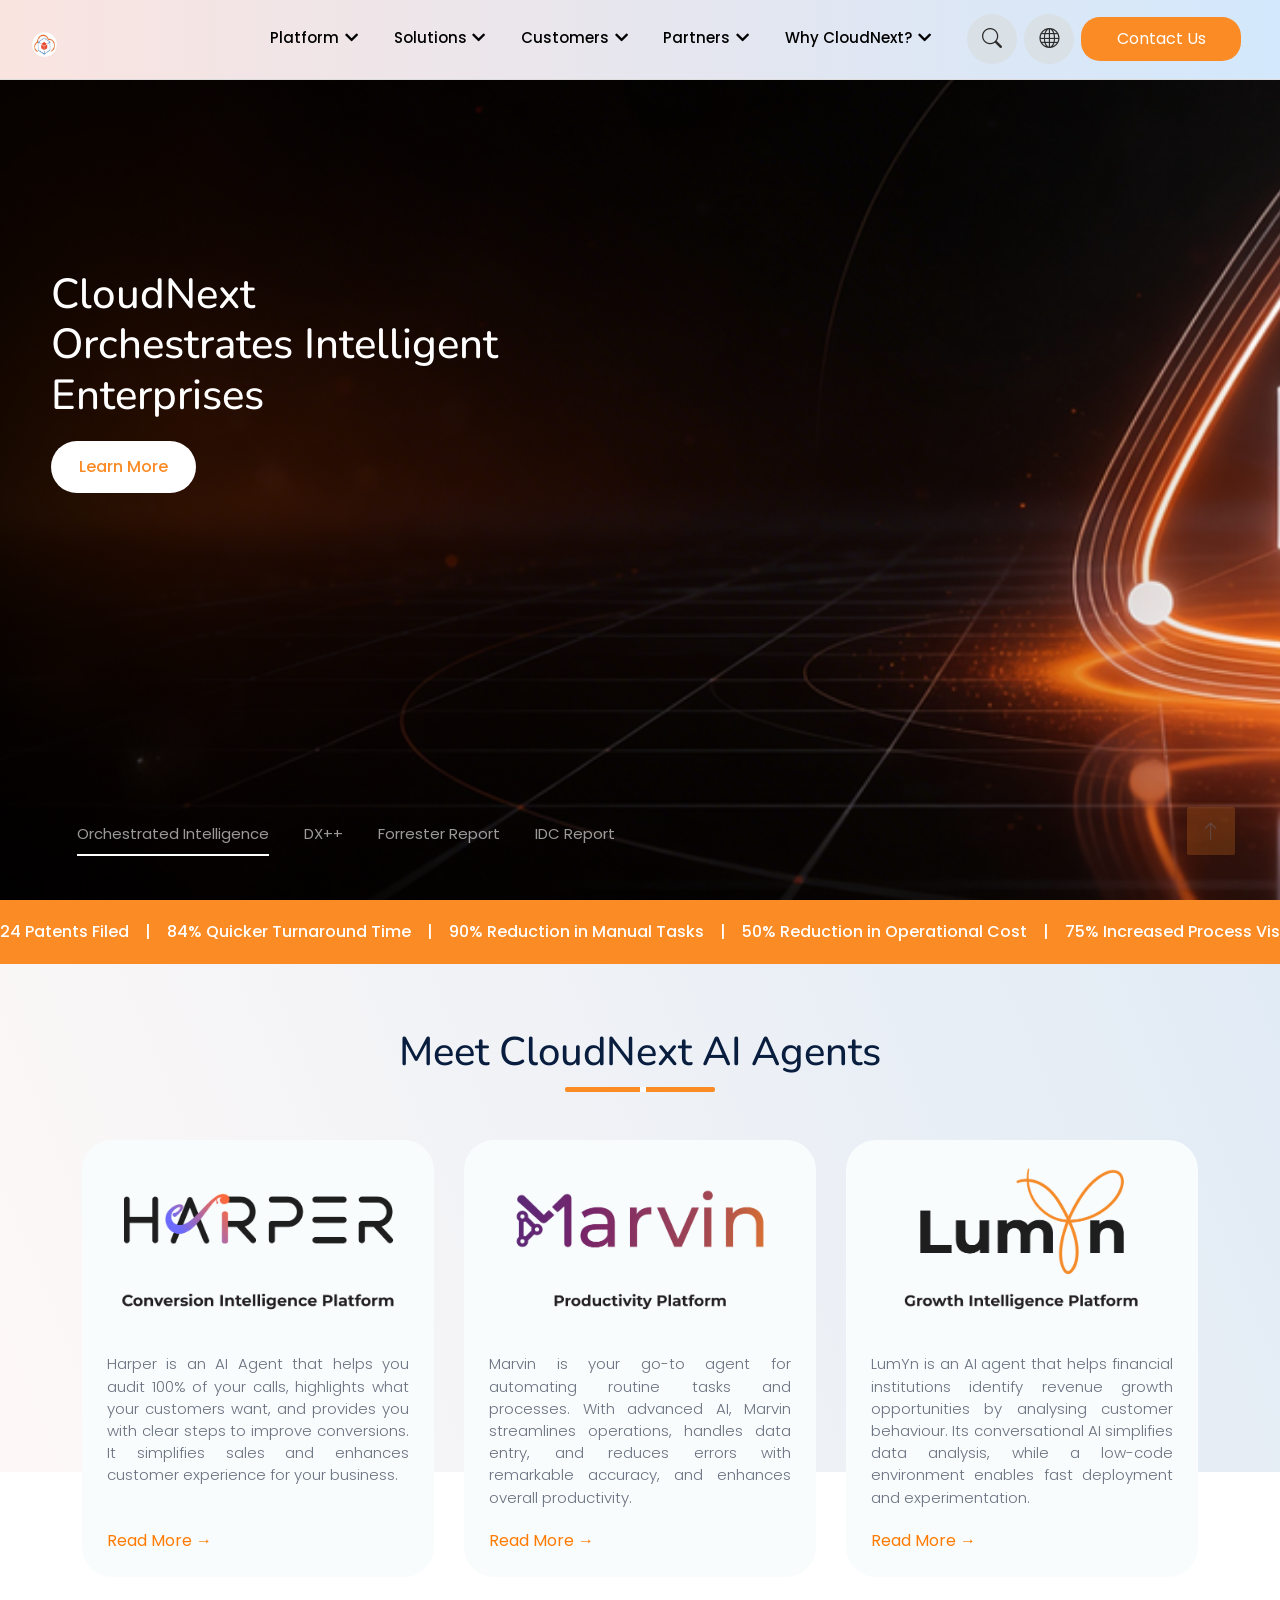
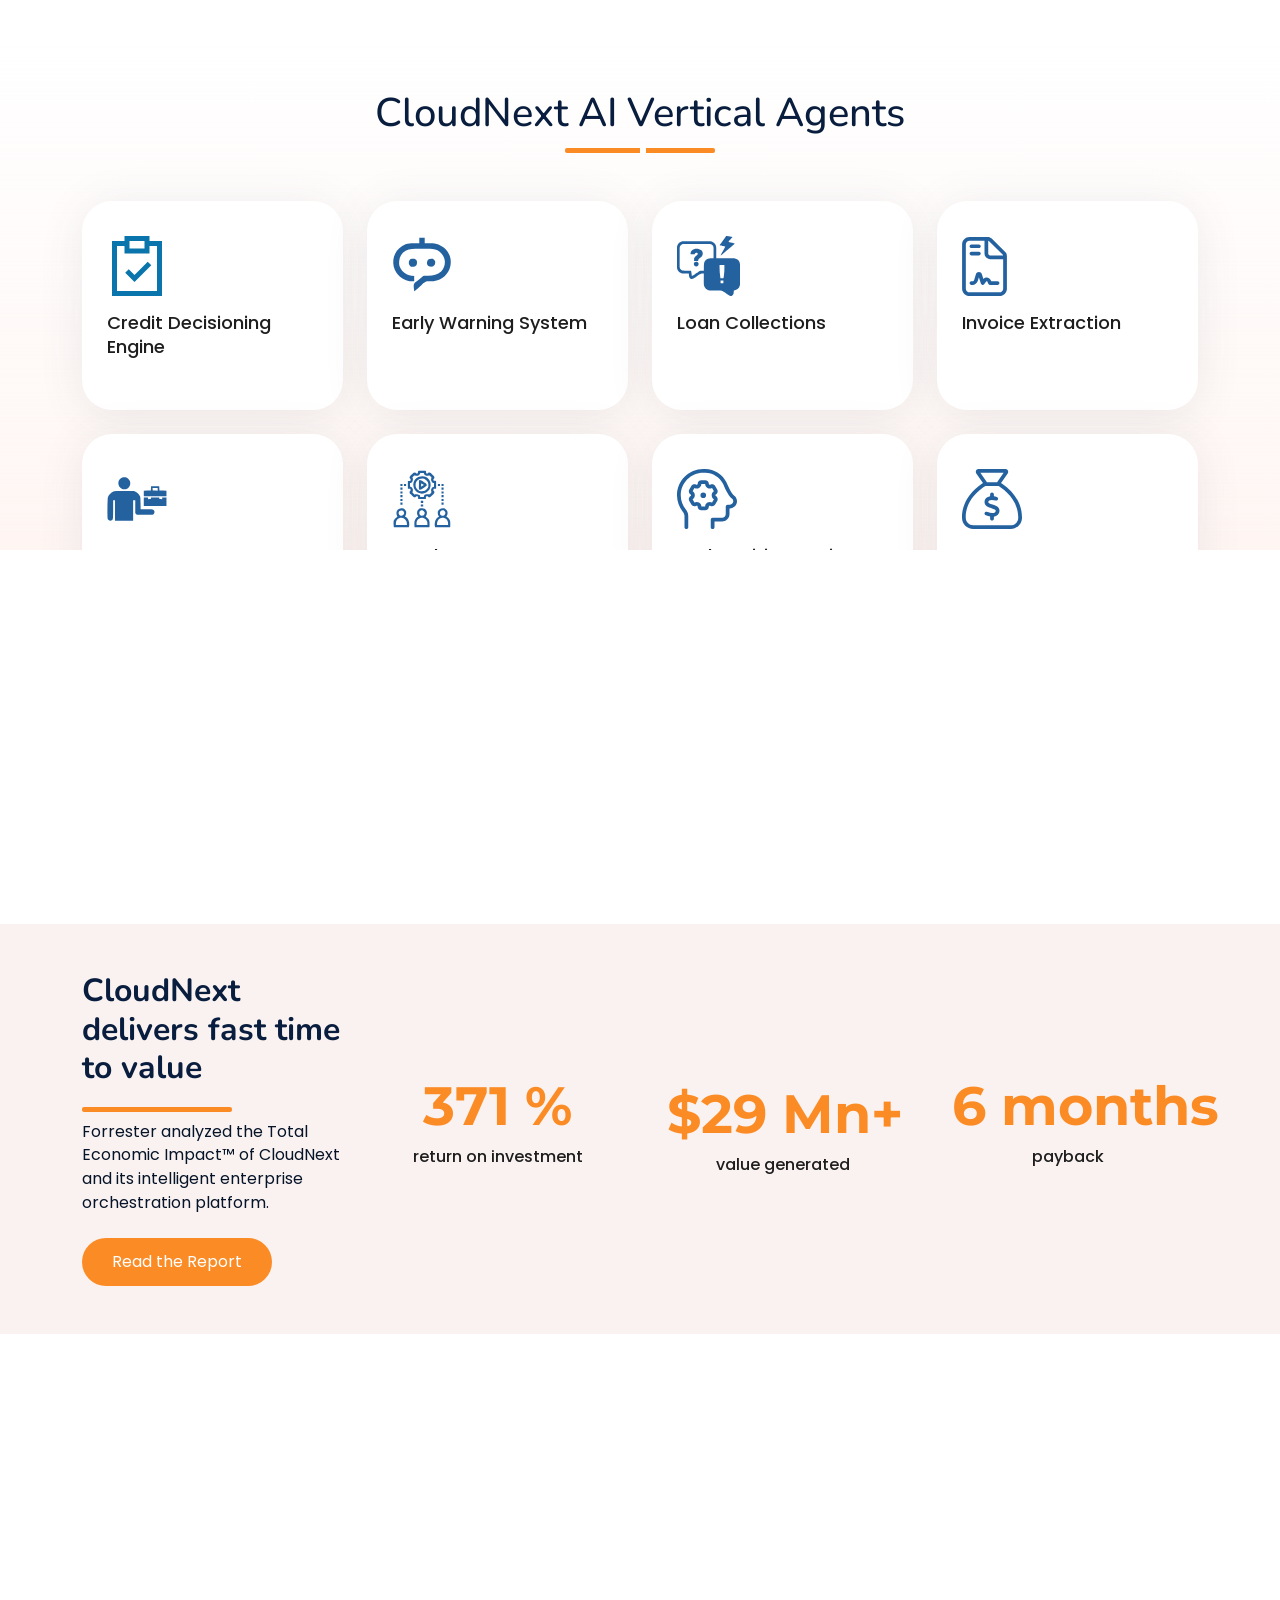
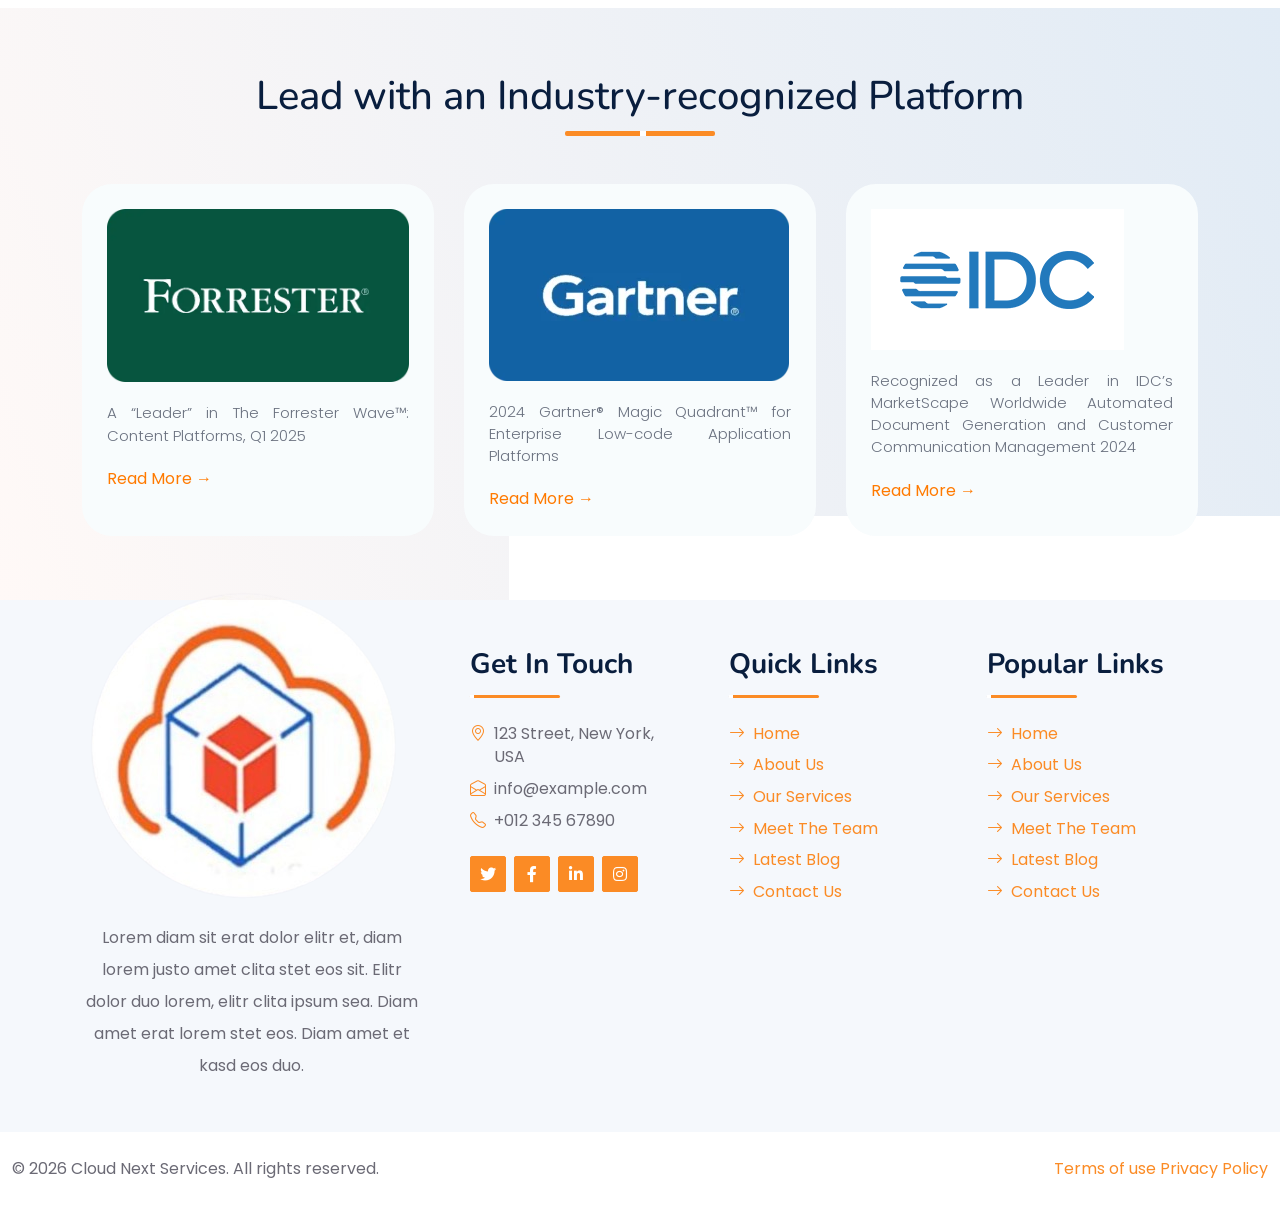
==== commit 0419c9b3: "Add files via upload" ====
--- a/index.html
+++ b/index.html
@@ -23,8 +23,17 @@
 
 
     <!-- Favicon -->
-    <link href="img/favicon.png" rel="icon">
-     <link rel="stylesheet" href="https://cdnjs.cloudflare.com/ajax/libs/font-awesome/6.5.0/css/all.min.css">
+<link rel="icon" type="image/png" sizes="16x16" href="img/favicons/favicon-16x16.png">
+<link rel="icon" type="image/png" sizes="32x32" href="img/favicons/favicon-32x32.png">
+<link rel="icon" type="image/png" sizes="48x48" href="img/favicons/favicon-48x48.png">
+<link rel="icon" type="image/png" sizes="64x64" href="img/favicons/favicon-64x64.png">
+<link rel="icon" type="image/png" sizes="128x128" href="img/favicons/favicon-128x128.png">
+<link rel="icon" type="image/png" sizes="256x256" href="img/favicons/favicon-256x256.png">
+<link rel="apple-touch-icon" sizes="180x180" href="img/favicons/favicon-180x180.png">
+<link rel="icon" type="image/png" sizes="192x192" href="img/favicons/favicon-192x192.png">
+<link rel="icon" type="image/png" sizes="512x512" href="img/favicons/favicon-512x512.png">
+
+<link rel="stylesheet" href="https://cdnjs.cloudflare.com/ajax/libs/font-awesome/6.5.0/css/all.min.css">
 
     <!-- Google Web Fonts -->
     <link rel="preconnect" href="https://fonts.googleapis.com">
@@ -120,154 +129,7 @@
 <!-- Carousel End -->
 
 
-   <!--Search modal -->
-<div class="search-modal" id="searchModal">
-
-  <div class="search-box">
-<div class="input-area">
-    <input type="text" placeholder="Search CloudNext">
-
-       </div>    
-       <div class="icon-area"> 
-    <div class="search-icons">
-     <i class="bi bi-search search-icon"></i>
-      <span class="close-icon" onclick="closeSearch()">✕</span>
-    </div>
-    </div>
-
-             
-  </div>
-
-</div>
-<!--Search modal end -->
-
-<!--Region modal-->
-<div class="region-modal" id="regionModal">
-
-  <div class="region-box">
-
-    <!-- HEADER -->
-    <div class="region-header">
-      <h2 class="font-semibold gray-darker text-md-center no-margin-bottom font-family2 title">Select your region</h2>
-      <span class="close-btn" onclick="closeRegion()">&times;</span>
-    </div>
-
-    <!-- CONTENT -->
-    <div class="region-content">
-
-      <div class="region-col">
-       <div class="region-title" onclick="toggleRegion(this)">
-    <span>Americas</span>
-    <span class="arrow">⌄</span>
-  </div>
-        <div class="region-list">
-        <p>United States</p>
-        <p>Canada</p>
-        <p>Latin America</p>
-        <p>Caribbean</p>
-        </div>
-      </div>
-
-      <div class="region-col">
-      <div class="region-title" onclick="toggleRegion(this)">
-    <span>Europe</span>
-    <span class="arrow">⌄</span>
-  </div>
-         <div class="region-list">
-        <p>United Kingdom</p>
-        <p>Ireland</p>
-        <p>Greece</p>
-        <p>Belgium</p>
-        <p>Netherlands</p>
-        <p>Luxembourg</p>
-        <p>Germany</p>
-        <p>Austria</p>
-        <p>Switzerland</p>
-        <p>Nordics</p>
-      </div>
-      </div>
-
-      <div class="region-col">
-          <div class="region-title" onclick="toggleRegion(this)">
-    <span>Middle East</span>
-    <span class="arrow">⌄</span>
-  </div>
-         <div class="region-list">
-        <p>UAE (English)</p>
-        <p>UAE (Arabic)</p>
-        <p>Saudi Arabia</p>
-        <p>Qatar</p>
-        <p>Oman</p>
-        <p>Kuwait</p>
-        <p>Bahrain</p>
-        <p>Jordan</p>
-        <p>Egypt</p>
-        </div>
-      </div>
-
-      <div class="region-col">
-           <div class="region-title" onclick="toggleRegion(this)">
-    <span>Africa</span>
-    <span class="arrow">⌄</span>
-  </div>
-         <div class="region-list">
-        <p>South Africa</p>
-        <p>Kenya</p>
-        <p>Nigeria</p>
-        <p>Tanzania</p>
-        <p>Uganda</p>
-        <p>Ethiopia</p>
-        <p>Botswana</p>
-        <p>Zimbabwe</p>
-        <p>Namibia</p>
-      </div>
-      </div>
-
-      <div class="region-col">
-          <div class="region-title" onclick="toggleRegion(this)">
-    <span>South Asia</span>
-    <span class="arrow">⌄</span>
-  </div>
-         <div class="region-list">
-        <p>India</p>
-        <p>Bangladesh</p>
-        <p>Sri Lanka</p>
-        <p>Nepal</p>
-      </div>
-      </div>
-
-      <div class="region-col">
-          <div class="region-title" onclick="toggleRegion(this)">
-    <span>Asia Pacific</span>
-    <span class="arrow">⌄</span>
-  </div>
-         <div class="region-list">
-        <p>Singapore</p>
-        <p>Philippines</p>
-        <p>Malaysia</p>
-        <p>Indonesia</p>
-        <p>Vietnam</p>
-        <p>Thailand</p>
-        </div>
-      </div>
-
-      <div class="region-col">
-         <div class="region-title" onclick="toggleRegion(this)">
-    <span>Oceania</span>
-    <span class="arrow">⌄</span>
-  </div>
-         <div class="region-list">
-        <p>Australia</p>
-        <p>New Zealand</p>
-        <p>Fiji</p>
-      </div>
-      </div>
-
-    </div>
-  </div>
-
-</div>
-<!--Region modal end-->
+
 
     <!--Marquee text-->
 <div class="marquee">
@@ -306,7 +168,7 @@
       </div>
     </div>
 
-    <!-- ✅ CARDS SECTION START -->
+    <!-- CARDS SECTION START -->
     <div class="platform-wrapper">
 
       <div class="platform-card">
@@ -404,7 +266,6 @@
         <p>NewgenONE AURA AI Agent</p>
       </div>
     </div>
-<div class="col-lg-1"></div>
     <div class="col-lg-3 col-md-6">
       <div class="feature-card">
         <img src="img/icons/9.svg" alt="svg icon">
@@ -444,7 +305,7 @@
                     </div>
                    
                     <p class="mb-4" style="color: #061429;">Forrester analyzed the Total Economic Impact™ of CloudNext and its intelligent enterprise orchestration platform.</p>
-                    <div class="d-flex align-items-center mt-2 wow zoomIn" data-wow-delay="0.6s">
+                    <div class=" align-items-center mt-2 wow zoomIn" data-wow-delay="0.6s">
                        
                         <div>
                           <button class=" btn-primary font-size-base is-none is-md-block text-center con_btn" target="_blank">Read the Report</button>
--- a/css/style.css
+++ b/css/style.css
@@ -198,6 +198,216 @@
     padding-left: 10px;
 }
 
+/* ---SLIDER CSS----*/
+
+.hero {
+  position: relative;
+  height: 100vh;
+  width: 100%;
+  overflow: hidden;
+}
+
+/* SLIDE */
+.slide {
+     position: absolute;
+  width: 100%;
+  height: 100%;
+  top: 0;
+  left: 100%; /* 🔥 start outside */
+  opacity: 0;
+   transition: opacity 1s ease, transform 1s ease;
+ 
+  
+}
+
+.slide.active {
+     left: 0;
+  opacity: 1;
+  z-index: 2;
+}
+.slide img {
+  width: 100%;
+  height: 100%;
+  object-fit: cover;
+}
+
+/* DARK LEFT GRADIENT */
+.overlay {
+  position: absolute;
+  width: 100%;
+  height: 100%;
+  background: linear-gradient(
+    to right,
+    rgba(0,0,0,0.85),
+    rgba(0,0,0,0.3),
+    transparent
+  );
+  top: 0;
+}
+
+/* CONTENT */
+.content {
+  position: absolute;
+  top: 30%;
+  left: 4%;
+  color: white;
+  max-width: 600px;
+  z-index: 3;
+ animation: fadeUp 1s ease;
+ 
+}
+.content h2 {
+    font-size: 42px;
+    font-weight: 500;
+    max-height: 156px;
+  margin-bottom: 20px;
+  color: #fff;
+}
+.content button {
+  background: white;
+  color: #f68b1f;
+  padding: 14px 28px;
+  border-radius: 30px;
+  border: none;
+  font-weight: 500;
+  cursor: pointer;
+}
+.content button:hover {
+  background: #fb8b25;
+  color: white;
+}
+
+/* TEXT ANIMATION */
+@keyframes fadeUp {
+  from {
+    opacity: 0;
+    transform: translateY(40px);
+  }
+  to {
+    opacity: 1;
+    transform: translateY(0);
+  }
+}
+.control {
+  color: rgba(255,255,255,0.6);
+  font-size: 15px;
+  cursor: pointer;
+  position: relative;
+  padding-bottom: 5px;
+}
+/* ACTIVE UNDERLINE */
+.control.active::after {
+  content: "";
+  position: absolute;
+  left: 0;
+  bottom: -6px;
+  width: 100%;
+  height: 2px;
+  background: white;
+}
+.slider-controls {
+  position: absolute;
+  bottom: 50px;
+  left: 6%;
+  display: flex;
+  gap: 35px;
+  z-index: 5;
+}
+
+/* ===== DOTS ===== */
+.dots {
+  display: none;
+}
+/* DOT STYLE */
+.dot {
+  width: 8px;
+  height: 8px;
+  background: rgba(255,255,255,0.4);
+  border-radius: 50%;
+  margin: 0 4px;
+  display: inline-block;
+}
+.dot.active {
+  width: 18px;
+  border-radius: 10px;
+  background: #fff;
+}
+@media (max-width: 768px) {
+ .hero {
+    height: 60vh;
+  }
+  
+  /* HIDE IN MOBILE */
+   .slider-controls {
+    display: none;
+  }
+/* HIDE IN MOBILE */
+  .content {
+    top: 45%;
+    left: 5%;
+    right: 5%;
+    max-width: 100%;
+  }
+
+  .content h2 {
+    font-size: 24px; /* 🔥 fix */
+    line-height: 1.3;
+  }
+
+  .content button {
+    padding: 10px 18px;
+    font-size: 14px;
+  }
+  .slider-controls {
+display: none;
+}
+/* SHOW DOTS IN MOBILE */
+ .dots {
+    display: block;
+    position: absolute;
+    bottom: 20px;
+    width: 100%;
+    text-align: center;
+    z-index: 5;
+  }
+  /* SHOW DOTS IN MOBILE */
+}
+/* ---SLIDER CSS End----*/
+/* MARQUEE TEXT CSS */
+
+.marquee {
+  background: #fb8b25;
+  color: #fff;
+  overflow: hidden;
+  white-space: nowrap;
+  padding: 20px 0;
+  font-weight: 500;
+  position: relative;
+}
+
+.marquee-track {
+  display: flex;
+  width: max-content;
+  animation: marqueeMove 20s linear infinite;
+}
+
+.marquee-content {
+  display: flex;
+  gap: 40px;
+  padding-right: 40px;
+}
+
+
+@keyframes marqueeMove {
+  from {
+    transform: translateX(0);
+  }
+  to {
+    transform: translateX(-50%);
+  }
+}
+
+/* MARQUEE TEXT CSS  END*/
 
 
 /* SECTION BG SAME */
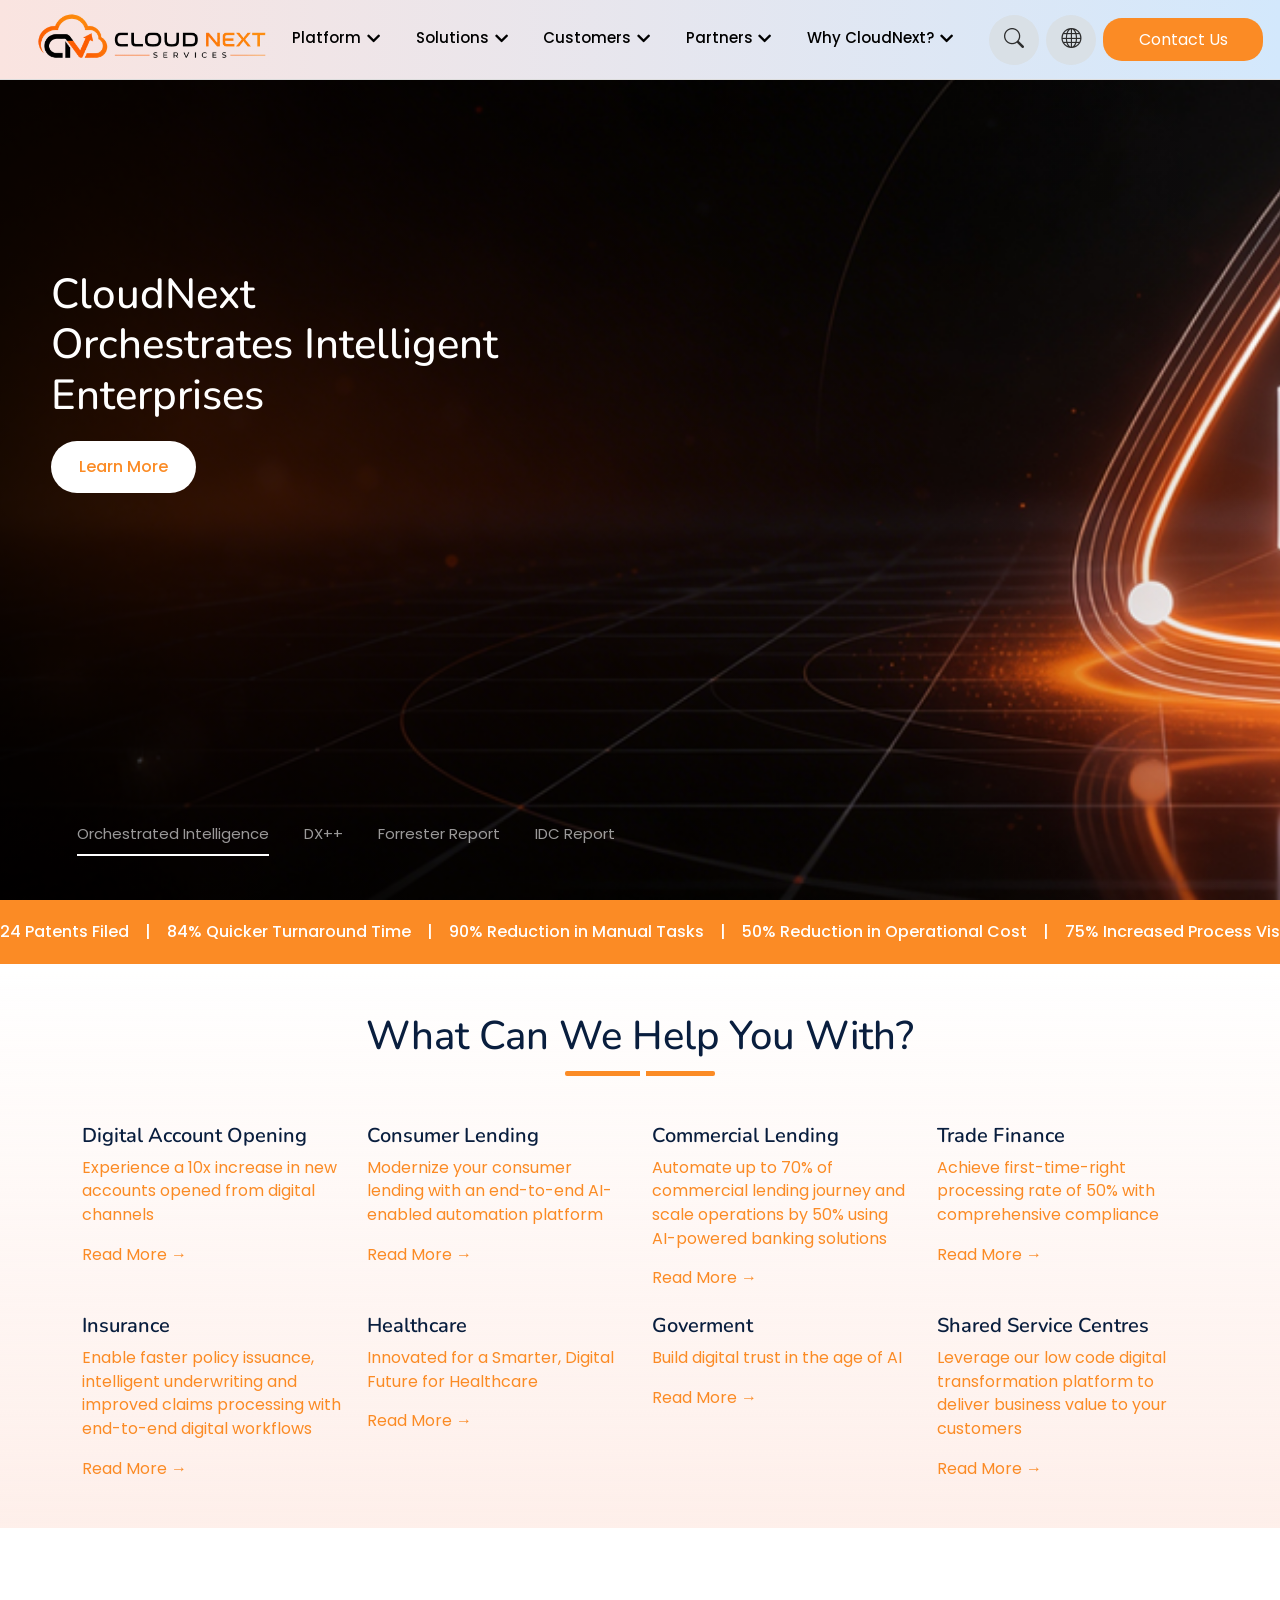
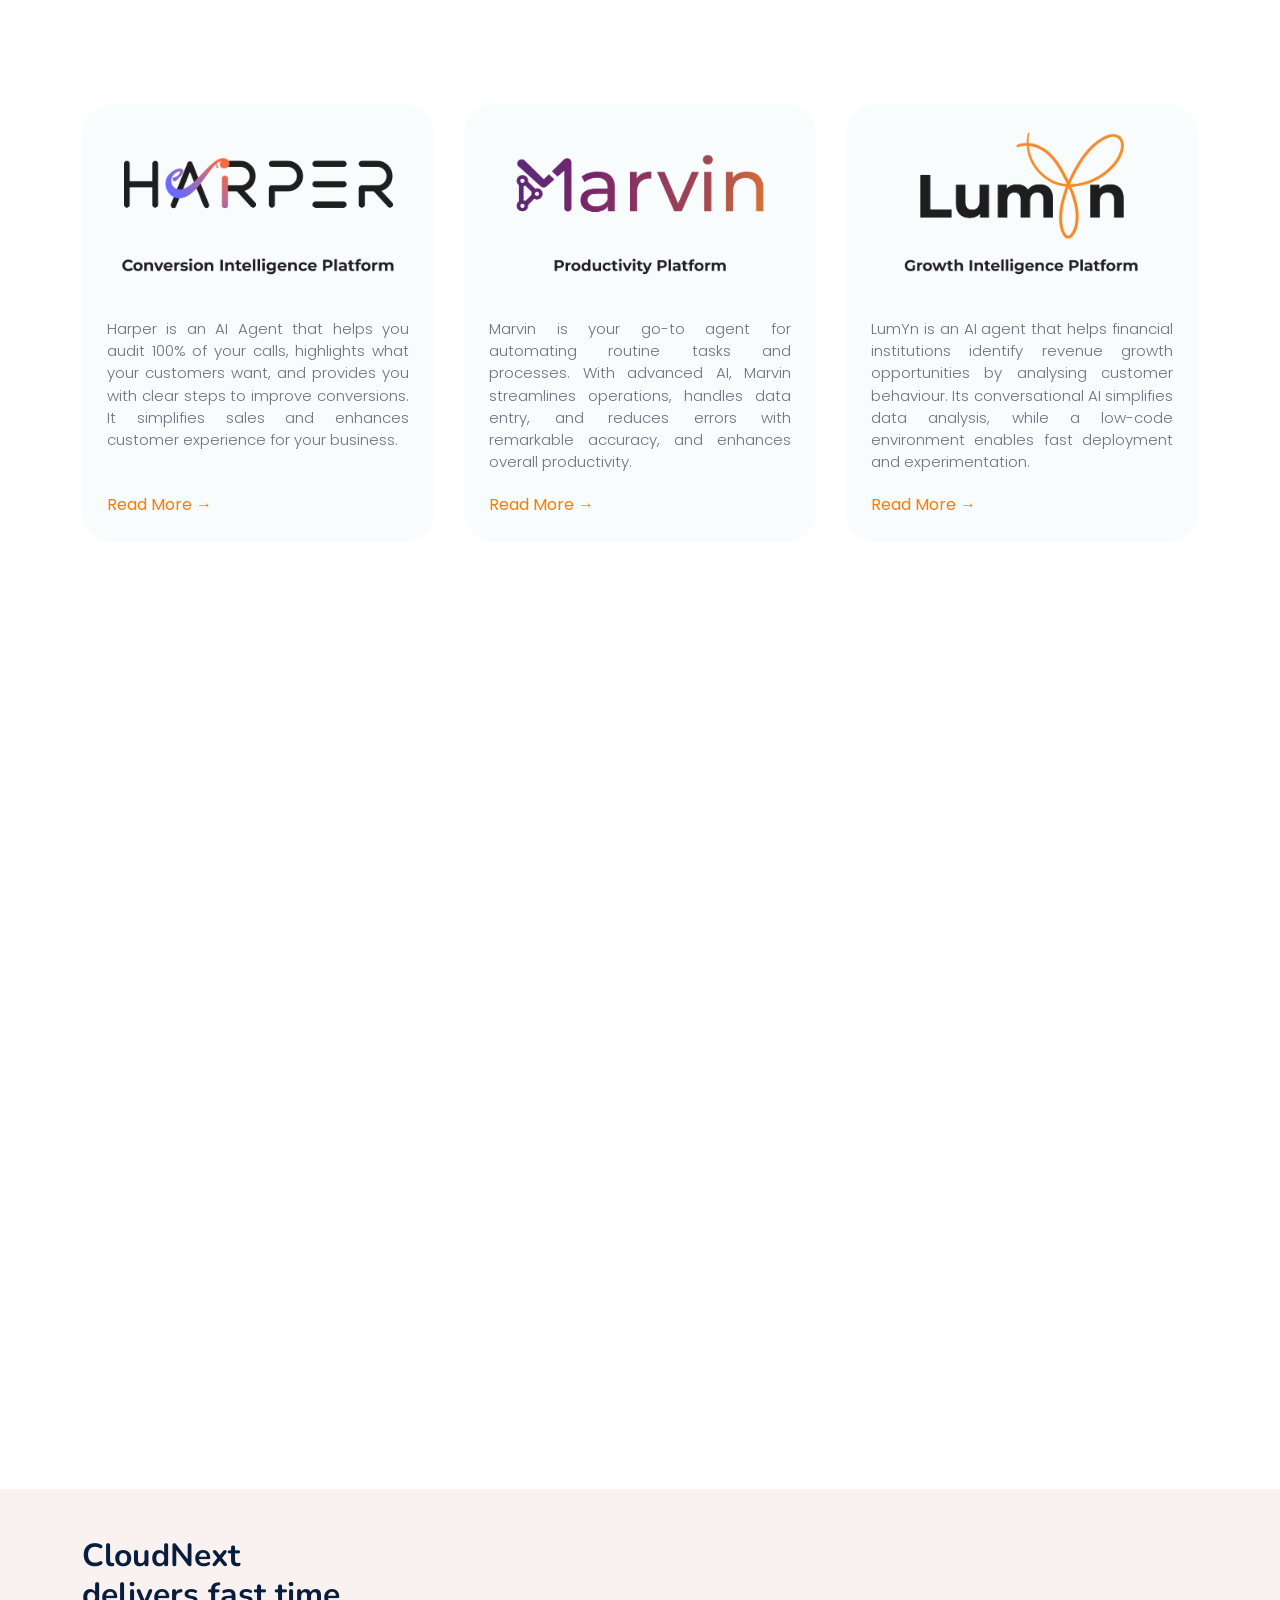
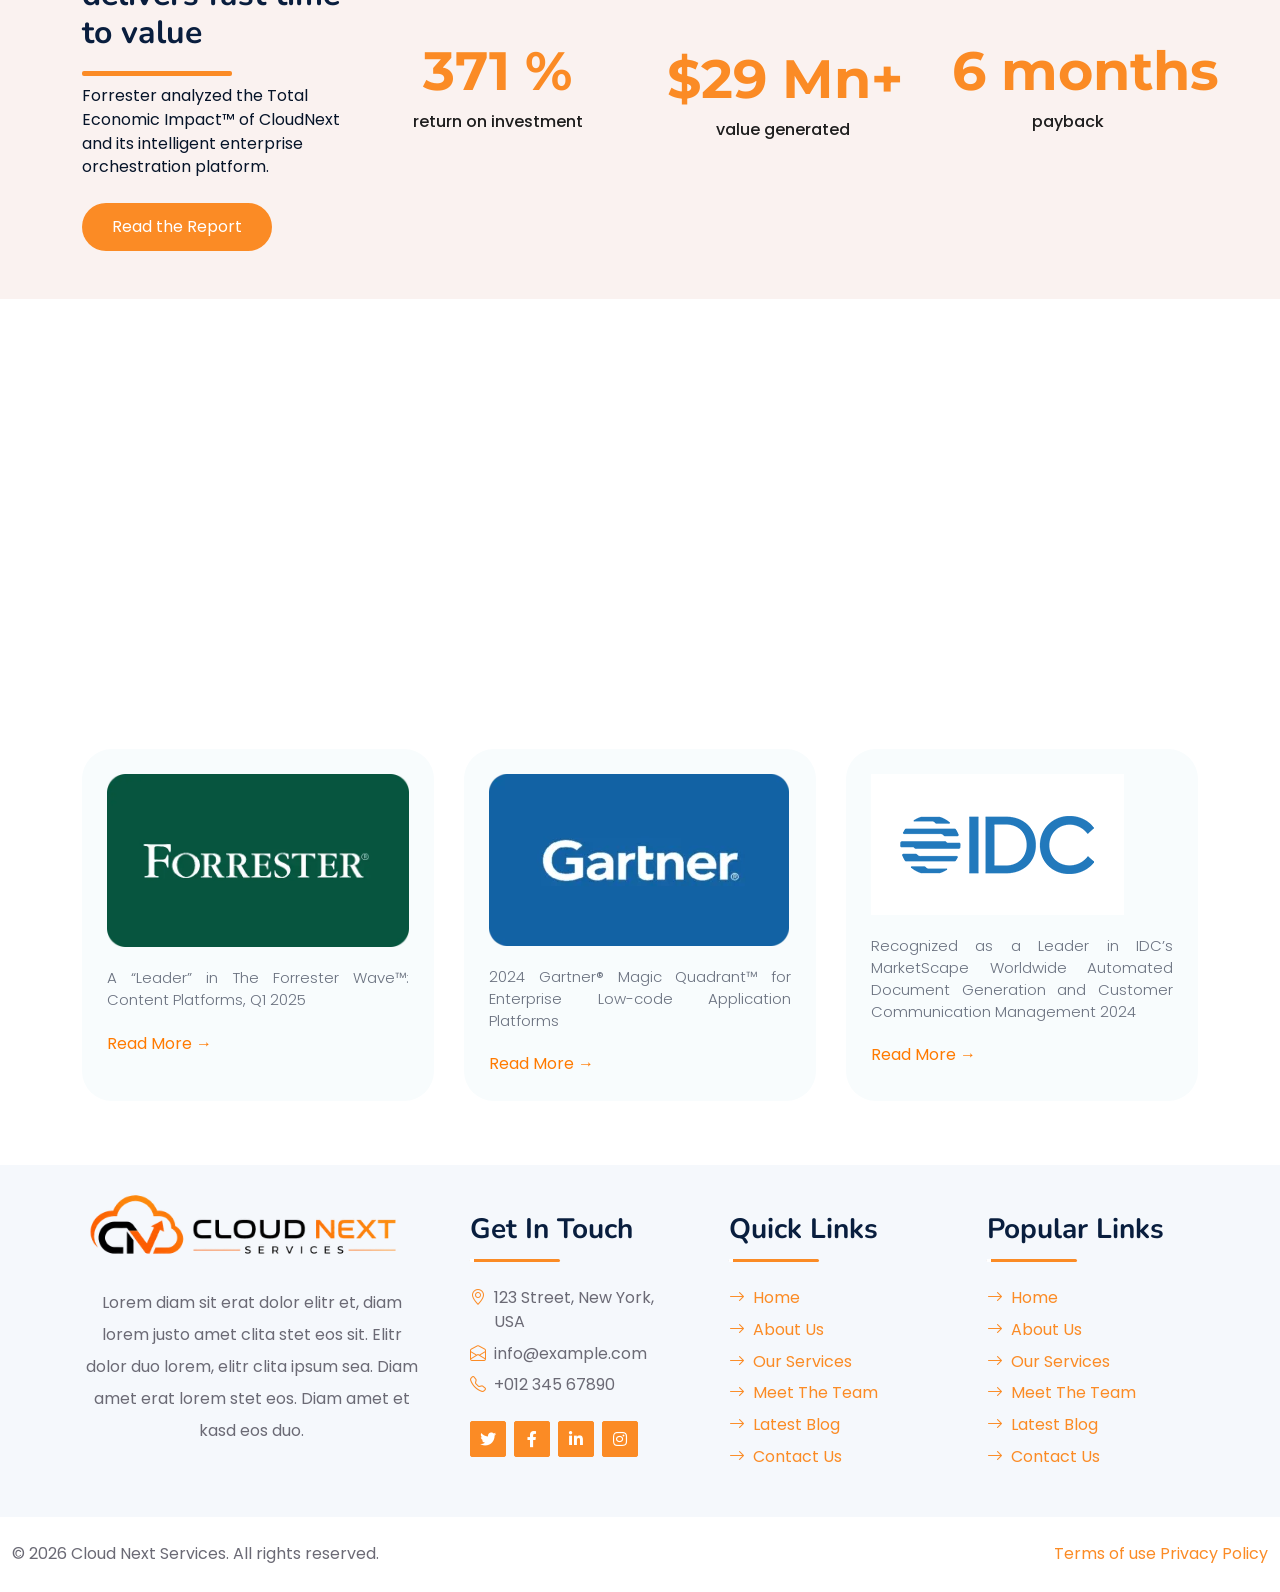
==== commit 1d2a5449: "Add files via upload" ====
--- a/index.html
+++ b/index.html
@@ -155,6 +155,104 @@
 
   </div>
 </div>
+ <!--Marquee text End-->
+
+  <!-- what can we help Start -->
+    <div class="container-fluid wow fadeInUp" data-wow-delay="0.1s" style="background:transparent linear-gradient(180deg,rgba(254,239,234,0) 0%,#feefea 100%) 0% 0% no-repeat padding-box;mix-blend-mode: multiply;">
+        <div class="container py-5">
+            <div class="section-title text-center position-relative pb-3 mb-5 mx-auto">
+                <h1 class="mb-0">What Can We Help You With?</h1>
+            </div>
+          
+  
+<div class="row g-4 align-items-stretch">
+
+    <div class="col-lg-3 col-md-6 d-flex">
+      <a href="#">
+       <div class="help-card">
+       <h5>Digital Account Opening</h5>
+        <p>Experience a 10x increase in new accounts opened from digital channels</p>
+         <a href="#">Read More →</a>
+      </div>
+      </a>
+    </div>
+
+    <div class="col-lg-3 col-md-6 d-flex">
+       <a href="#">
+       <div class="help-card">
+       <h5>Consumer Lending</h5>
+        <p>Modernize your consumer lending with an end-to-end AI-enabled automation platform</p>
+         <a href="#">Read More →</a>
+      </div>
+      </a>
+    </div>
+
+    <div class="col-lg-3 col-md-6 d-flex">
+      <a href="#">
+       <div class="help-card">
+       <h5>Commercial Lending</h5>
+        <p>Automate up to 70% of commercial lending journey and scale operations by 50% using AI-powered banking solutions</p>
+         <a href="#">Read More →</a>
+      </div>
+      </a>
+    </div>
+
+    <div class="col-lg-3 col-md-6 d-flex">
+       <a href="#">
+       <div class="help-card">
+       <h5>Trade Finance</h5>
+        <p>Achieve first-time-right processing rate of 50% with comprehensive compliance</p>
+         <a href="#">Read More →</a>
+      </div>
+      </a>
+    </div>
+
+    <div class="col-lg-3 col-md-6 d-flex">
+     <a href="#">
+       <div class="help-card">
+       <h5>Insurance</h5>
+        <p>Enable faster policy issuance, intelligent underwriting and improved claims processing with end-to-end digital workflows</p>
+         <a href="#">Read More →</a>
+      </div>
+      </a>
+    </div>
+
+    <div class="col-lg-3 col-md-6 d-flex">
+      <a href="#">
+       <div class="help-card">
+       <h5>Healthcare</h5>
+        <p>Innovated for a Smarter, Digital Future for Healthcare</p>
+         <a href="#">Read More →</a>
+      </div>
+      </a>
+    </div>
+
+    <div class="col-lg-3 col-md-6 d-flex">
+       <a href="#">
+       <div class="help-card">
+       <h5>Goverment</h5>
+        <p>Build digital trust in the age of AI</p>
+         <a href="#">Read More →</a>
+      </div>
+      </a>
+    </div>
+
+    <div class="col-lg-3 col-md-6 d-flex">
+      <a href="#">
+     <div class="help-card">
+       <h5>Shared Service Centres</h5>
+        <p>Leverage our low code digital transformation platform to deliver business value to your customers</p>
+         <a href="#">Read More →</a>
+      </div>
+      </a>
+    </div>
+  
+
+  </div>
+                </div>
+             
+            </div>
+    <!-- what can we help End -->
 
     <!-- AI agents Start -->
   <div class="container-fluid bg-ai py-3 wow fadeInUp" data-wow-delay="0.1s">
@@ -211,76 +309,76 @@
   
 <div class="row g-4">
 
-    <div class="col-lg-3 col-md-6">
+    <div class="col-lg-3 col-md-6 d-flex">
       <div class="feature-card">
         <img src="img/icons/1.svg" alt="svg icon">
         <p>Credit Decisioning Engine</p>
       </div>
     </div>
 
-    <div class="col-lg-3 col-md-6">
+    <div class="col-lg-3 col-md-6 d-flex">
       <div class="feature-card">
         <img src="img/icons/2.svg" alt="svg icon">
         <p>Early Warning System</p>
       </div>
     </div>
 
-    <div class="col-lg-3 col-md-6">
+    <div class="col-lg-3 col-md-6 d-flex">
       <div class="feature-card">
          <img src="img/icons/3.svg" alt="svg icon">
         <p>Loan Collections</p>
       </div>
     </div>
 
-    <div class="col-lg-3 col-md-6">
+    <div class="col-lg-3 col-md-6 d-flex">
       <div class="feature-card">
          <img src="img/icons/4.svg" alt="svg icon">
         <p>Invoice Extraction</p>
       </div>
     </div>
 
-    <div class="col-lg-3 col-md-6">
+    <div class="col-lg-3 col-md-6 d-flex">
       <div class="feature-card">
         <img src="img/icons/5.svg" alt="svg icon">
         <p>Know Your Customer</p>
       </div>
     </div>
 
-    <div class="col-lg-3 col-md-6">
+    <div class="col-lg-3 col-md-6 d-flex">
       <div class="feature-card">
         <img src="img/icons/6.svg" alt="svg icon">
         <p>Vendor Management</p>
       </div>
     </div>
 
-    <div class="col-lg-3 col-md-6">
+    <div class="col-lg-3 col-md-6 d-flex">
       <div class="feature-card">
          <img src="img/icons/7.svg" alt="svg icon">
         <p>Underwriting Assistant</p>
       </div>
     </div>
 
-    <div class="col-lg-3 col-md-6">
+    <div class="col-lg-3 col-md-6 d-flex">
       <div class="feature-card">
         <img src="img/icons/8.svg" alt="svg icon">
         <p>NewgenONE AURA AI Agent</p>
       </div>
     </div>
-    <div class="col-lg-3 col-md-6">
+    <div class="col-lg-3 col-md-6 d-flex">
       <div class="feature-card">
         <img src="img/icons/9.svg" alt="svg icon">
         <p>Early Claim Probability</p>
       </div>
     </div>
 
-    <div class="col-lg-3 col-md-6">
+    <div class="col-lg-3 col-md-6 d-flex">
       <div class="feature-card">
          <img src="img/icons/10.svg" alt="svg icon">
         <p>Policy Retention Engine</p>
       </div>
     </div>
 
-    <div class="col-lg-3 col-md-6">
+    <div class="col-lg-3 col-md-6 d-flex">
       <div class="feature-card">
         <img src="img/icons/11.svg" alt="svg icon">
         <p>Claim Adjudication Agent</p>
@@ -422,10 +520,6 @@
 
    
    <div id="footer"></div>
-
-
-    <!-- Back to Top -->
-    <a href="#" class="btn btn-lg btn-primary btn-lg-square rounded back-to-top"><i class="bi bi-arrow-up"></i></a>
 
     <script type="text/javascript">
 
--- a/css/style.css
+++ b/css/style.css
@@ -165,18 +165,6 @@
 }
 
 
-
-
-
-
-@media (min-width: 991.98px) {
-    .facts {
-        position: relative;
-        margin-top: -75px;
-        z-index: 1;
-    }
-}
-
 .back-to-top {
     position: fixed;
     display: none;
@@ -209,15 +197,13 @@
 
 /* SLIDE */
 .slide {
-     position: absolute;
+  position: absolute;
   width: 100%;
   height: 100%;
   top: 0;
-  left: 100%; /* 🔥 start outside */
+  left: 100%; 
   opacity: 0;
    transition: opacity 1s ease, transform 1s ease;
- 
-  
 }
 
 .slide.active {
@@ -332,47 +318,9 @@
   border-radius: 10px;
   background: #fff;
 }
-@media (max-width: 768px) {
- .hero {
-    height: 60vh;
-  }
-  
-  /* HIDE IN MOBILE */
-   .slider-controls {
-    display: none;
-  }
-/* HIDE IN MOBILE */
-  .content {
-    top: 45%;
-    left: 5%;
-    right: 5%;
-    max-width: 100%;
-  }
-
-  .content h2 {
-    font-size: 24px; /* 🔥 fix */
-    line-height: 1.3;
-  }
-
-  .content button {
-    padding: 10px 18px;
-    font-size: 14px;
-  }
-  .slider-controls {
-display: none;
-}
-/* SHOW DOTS IN MOBILE */
- .dots {
-    display: block;
-    position: absolute;
-    bottom: 20px;
-    width: 100%;
-    text-align: center;
-    z-index: 5;
-  }
-  /* SHOW DOTS IN MOBILE */
-}
+
 /* ---SLIDER CSS End----*/
+
 /* MARQUEE TEXT CSS */
 
 .marquee {
@@ -397,7 +345,6 @@
   padding-right: 40px;
 }
 
-
 @keyframes marqueeMove {
   from {
     transform: translateX(0);
@@ -416,11 +363,8 @@
   mix-blend-mode: multiply;
 }
 
-
-
 /* DESKTOP GRID */
 .platform-wrapper{
-    
     scroll-behavior: smooth;
   display: grid;
   grid-template-columns: repeat(3, 1fr);
@@ -430,7 +374,6 @@
 
 /* CARD DESIGN */
 .platform-card{
-
   border-radius: 30px;
   overflow: hidden;
   padding: 25px;
@@ -438,18 +381,15 @@
   backdrop-filter: blur(16px);
   transition: all 0.3s ease;
 }
-
 .platform-card:hover{
 box-shadow: 0 4px 8px 0 rgba(0, 0, 0, 0.2), 0 6px 20px 0 rgba(0, 0, 0, 0.19);
 -webkit-transition: All 600ms ease;
 }
-
 .platform-card img{
  max-width: 100%;
  height: auto;
   margin-bottom: 20px;
 }
-
 .platform-card p{
     font-family: poppins;
     font-weight: 300;
@@ -460,8 +400,6 @@
   margin-bottom: 0;
   text-align: justify;
 }
-
-
 .platform-card a{
   color: #ff7a00;
   text-decoration: none;
@@ -469,77 +407,6 @@
   margin-top: 20px;
 }
 
-@media (max-width:768px){
-  .bg-ai{
-  background: #fff;
-}
-  .platform-wrapper{
-    border-radius: 30px;
-     box-shadow:  0 0 15px 0 rgba(0,0,0,.1);
--webkit-transition: All 600ms ease;
-    display: flex !important;
-    overflow-x: auto;
-  scroll-padding-left: 20px;
-    scroll-snap-type: x mandatory;
-    width: 100%;
-  }
-
-  .platform-card{
-    flex: 0 0 100%;   
-    max-width: 100%;
- padding: 25px;
-    scroll-snap-align: center;
-    border-radius: 30px;
-    box-sizing: border-box;
-  }
-
-  .platform-wrapper::-webkit-scrollbar{
-    display: none;
-  }
-
-
-.platform-card p{
-    flex: unset !important;
-
-    white-space: normal !important;
-    word-break: break-word !important;
-    overflow-wrap: break-word !important;
-font-size: 14px;
-    line-height: 1.6;
-    display: block;
-    width: 100%;
-
-    text-align: left;
-  }
- 
-  .platform-card img{
-   max-width: 100%;   /* 🔥 BIGGER IMAGE */
-    height: auto;
-
-    display: block;
-    margin: 0 auto 20px;
-  }
-.slider-dots{
-  display: flex;
-  justify-content: center;
-  gap: 8px;
-  margin-top: 35px;
-}
-
-.slider-dots span{
-  width: 8px;
-  height: 8px;
-  background: #ccc;
-  border-radius: 50%;
-  transition: 0.3s;
-}
-
-.slider-dots span.active{
-  background: #ff7a00;
-  width: 18px;
-  border-radius: 10px;
-}
-}
  .feature-card{
      position: relative;
     background: #fff 0% 0% no-repeat padding-box;
@@ -571,14 +438,14 @@
 
 
 
-/* 🔥 HOVER EFFECT (EXACT LIKE IMAGE) */
+/* HOVER EFFECT */
 .feature-card:hover{
   transform: translateY(-8px);
     background: #26619c 0% 0% no-repeat padding-box;
     box-shadow: 0 5px 45px #26619C73;
 }
 
-/* 🔥 HOVER ON NORMAL → BLUE */
+/*  HOVER ON NORMAL → BLUE */
 .feature-card:hover{
   background: #2f5e92;
 }
@@ -592,117 +459,81 @@
 .feature-card:hover p{
   color: #fff;
 }
-@media (max-width:768px){
-
-  .feature-card{
-   padding: 49px 25px !important;
-        margin: 0 33px;
-  }
-
-    .feature-card img{
-    max-width: 100%;   /* 🔥 smaller for mobile */
-    height: auto;
-  }
-
-  .feature-card h6{
-    font-size: 14px;
-  }
-
-}
+
 
 
 /* Countdown CSS start*/
 .bg-ftime{
-    background:#faf2f0 ;
+  background:#faf2f0 ;
 }
 .font-w{
-    font-weight: 700;
+  font-weight: 700;
 }
 .stat-content{
-    display: flex;
-    flex-direction: column;
-    justify-content: space-around;
+  display: flex;
+  flex-direction: column;
+  justify-content: space-around;
 }
 .pad-y-6{
     padding-top: 25px;
     padding-bottom: 25px;
 }
 .pad-x-4{
-padding-left: 15px;
-    padding-right: 15px;
+  padding-left: 15px;
+  padding-right: 15px;
 }
 .mar-b-1{
-    margin-bottom: 5px;
+  margin-bottom: 5px;
 }
 .brand-primary {
-    color: #fb8b25;
+  color: #fb8b25;
 }
 .font-size-jumbo {
-    font-family: 'Montserrat',serif;
-    font-size: 54px;
-    line-height: 1.24;
-    -webkit-font-smoothing: antialiased;}
-    .font-bold {
-    font-weight: 700!important;
+  font-family: 'Montserrat',serif;
+  font-size: 54px;
+  line-height: 1.24;
+  -webkit-font-smoothing: antialiased;
+}
+.font-bold {
+  font-weight: 700!important;
 }
 .no-margin-bottom {
-    margin-bottom: 0 !important;
-        margin-top: 0;
+  margin-bottom: 0 !important;
+  margin-top: 0;
 }
 .brand-third {
-    color: #1e1e1e;
+  color: #1e1e1e;
 }
 .font-medium {
-    font-weight: 500;
+  font-weight: 500;
 }
 .font-size-big {
-    font-size: 16px;
-    line-height: 1.5;
-    -webkit-font-smoothing: antialiased;}
-    .con_btn{
-        padding: 12px 30px!important;
-    border-radius: 27px!important;
-    border: #fb8b25;
-    }
-     .con_btn:hover{
-        color: #fff;
-    background-color: #fb861b;
-    box-shadow: 0 3px 7px 0 rgba(0, 0, 0, .25);
-    transform: translate3d(0, -1px, 0);
-    -webkit-transition: All 300ms ease;
-     }
-     .section-title-2::before {
-    position: absolute;
-    content: "";
-    width: 150px;
-    height: 5px;
-    left: 0;
-    bottom: 0;
-    background: var(--primary);
-    border-radius: 2px;
-}
-    @media (max-width:768px){
-        .content-stat{
-            text-align: center;
-        }
-        .section-title-2::before  {
-    left: 50%;
-    margin-left: -75px;
-}
-.d-flex{
-    display: block!important;
-    
-}
-.footer-h{
-    padding: 35px 5px;
-}
-.foot-h{
-    font-size:20px!important;
-}
-.h-100{
-    height: 100%!important;
-}
-    }
+  font-size: 16px;
+  line-height: 1.5;
+  -webkit-font-smoothing: antialiased;}
+.con_btn{
+  padding: 12px 30px!important;
+  border-radius: 27px!important;
+  border: #fb8b25;
+  }
+.con_btn:hover{
+  color: #fff;
+  background-color: #fb861b;
+  box-shadow: 0 3px 7px 0 rgba(0, 0, 0, .25);
+  transform: translate3d(0, -1px, 0);
+  -webkit-transition: All 300ms ease;
+  }
+.section-title-2::before {
+  position: absolute;
+  content: "";
+  width: 150px;
+  height: 5px;
+  left: 0;
+  bottom: 0;
+  background: var(--primary);
+  border-radius: 2px;
+}
+
 /* Countdown CSS End*/
 
 
@@ -759,63 +590,242 @@
   margin-top: 20px;
 }
 
+
+/*Lead with an Industry-recognized Platform Section CSS end */
+
+
+/* Customer SLIDER CSS */
+.client-slider{
+  overflow: hidden;
+  position: relative;
+}
+
+/* TRACK */
+.client-track{
+  display: flex;
+  gap: 30px;
+
+  animation: scrollClients 20s linear infinite;
+}
+
+/* CARD */
+.client-card{
+  min-width: 220px;
+  height: 90px;
+
+  background: #fff;
+  border-radius: 20px;
+
+  display: flex;
+  align-items: center;
+  justify-content: center;
+
+  box-shadow: 0 5px 20px rgba(0,0,0,0.05);
+}
+
+/* IMAGE */
+.client-card img{
+  max-width: 140px;
+  max-height: 40px;
+  object-fit: contain;
+}
+/* ANIMATION */
+@keyframes scrollClients{
+  0%{
+    transform: translateX(0);
+  }
+  100%{
+    transform: translateX(-50%);
+  }
+}
+
+/* Media Queries */
 @media (max-width:768px){
+  /* Slider media query start */
+ .hero {
+    height: 60vh;
+  }
+  
+  /* HIDE IN MOBILE */
+   .slider-controls {
+    display: none;
+  }
+/* HIDE IN MOBILE */
+  .content {
+    top: 45%;
+    left: 5%;
+    right: 5%;
+    max-width: 100%;
+  }
+
+  .content h2 {
+    font-size: 24px; 
+    line-height: 1.3;
+  }
+
+  .content button {
+    padding: 10px 18px;
+    font-size: 14px;
+  }
+  .slider-controls {
+display: none;
+}
+/* SHOW DOTS IN MOBILE */
+ .dots {
+    display: block;
+    position: absolute;
+    bottom: 20px;
+    width: 100%;
+    text-align: center;
+    z-index: 5;
+  }
+  /* SHOW DOTS IN MOBILE */
+.row.g-4{
+  justify-content: center;
+  row-gap: 10px;
+}
+.row.g-4 > div{
+  max-width: 100%;
+  margin: 0 auto 20px;
+  padding-left: 10px;
+  padding-right: 10px;
+}
+.bg-ai{
+  background: #fff;
+}
+.platform-wrapper{
+  border-radius: 30px;
+  box-shadow:  0 0 15px 0 rgba(0,0,0,.1);
+  -webkit-transition: All 600ms ease;
+  display: flex !important;
+  overflow-x: auto;
+  scroll-padding-left: 20px;
+  scroll-snap-type: x mandatory;
+  width: 100%;
+}
+.platform-card{
+  flex: 0 0 100%;   
+  max-width: 100%;
+  padding: 25px;
+  scroll-snap-align: center;
+  border-radius: 30px;
+  box-sizing: border-box;
+}
+.platform-wrapper::-webkit-scrollbar{
+  display: none;
+}
+.platform-card p{
+  flex: unset !important;
+  white-space: normal !important;
+  word-break: break-word !important;
+  overflow-wrap: break-word !important;
+  font-size: 14px;
+  line-height: 1.6;
+  display: block;
+  width: 100%;
+  text-align: left;
+}
+.platform-card img{
+  max-width: 100%;  
+  height: auto;
+  display: block;
+  margin: 0 auto 20px;
+}
+.slider-dots{
+  display: flex;
+  justify-content: center;
+  gap: 8px;
+  margin-top: 35px;
+}
+.slider-dots span{
+  width: 8px;
+  height: 8px;
+  background: #ccc;
+  border-radius: 50%;
+  transition: 0.3s;
+}
+.slider-dots span.active{
+  background: #ff7a00;
+  width: 18px;
+  border-radius: 10px;
+}
+
+  .feature-card{
+  padding: 49px 25px !important;
+  margin: 0 33px;
+}
+.feature-card img{
+  max-width: 100%;  
+  height: auto;
+}
+.feature-card h6{
+  font-size: 14px;
+}
+.content-stat{
+  text-align: center;
+}
+.section-title-2::before {
+  left: 50%;
+  margin-left: -75px;
+}
+.footer-h{
+  padding: 35px 5px;
+}
+.foot-h{
+  font-size:20px!important;
+}
+.h-100{
+  height: 100%!important;
+}
+
+/* slider 2 media query */
 .py-5{
-    padding-bottom: 0rem!important;
-}
-  .platform-wrapper-2{
-    border-radius: 30px;
-     box-shadow:  0 0 15px 0 rgba(0,0,0,.1);
--webkit-transition: All 600ms ease;
-    display: flex !important;
-    overflow-x: auto;
+  padding-bottom: 0rem!important;
+}
+.platform-wrapper-2{
+  border-radius: 30px;
+  box-shadow:  0 0 15px 0 rgba(0,0,0,.1);
+ -webkit-transition: All 600ms ease;
+  display: flex !important;
+  overflow-x: auto;
   scroll-padding-left: 20px;
-    scroll-snap-type: x mandatory;
-    width: 100%;
-  }
-
-  .platform-card-2{
-    flex: 0 0 100%;   
-    max-width: 100%;
- padding: 25px;
-    scroll-snap-align: center;
-    border-radius: 30px;
-    box-sizing: border-box;
-  }
-
-  .platform-wrapper-2::-webkit-scrollbar{
-    display: none;
-  }
-
-
+  scroll-snap-type: x mandatory;
+  width: 100%;
+}
+.platform-card-2{
+  flex: 0 0 100%;   
+  max-width: 100%;
+  padding: 25px;
+  scroll-snap-align: center;
+  border-radius: 30px;
+  box-sizing: border-box;
+}
+.platform-wrapper-2::-webkit-scrollbar{
+  display: none;
+}
 .platform-card-2 p{
-    flex: unset !important;
-
-    white-space: normal !important;
-    word-break: break-word !important;
-    overflow-wrap: break-word !important;
-font-size: 14px;
-    line-height: 1.6;
-    display: block;
-    width: 100%;
-
-    text-align: left;
-  }
- 
-  .platform-card-2 img{
-   max-width: 100%;   /* 🔥 BIGGER IMAGE */
+  flex: unset !important;
+  white-space: normal !important;
+  word-break: break-word !important;
+  overflow-wrap: break-word !important;
+  font-size: 14px;
+  line-height: 1.6;
+  display: block;
+  width: 100%;
+  text-align: left;
+}
+.platform-card-2 img{
+   max-width: 100%;   
     height: auto;
-
     display: block;
     margin: 0 auto 20px;
-  }
+}
 .slider-dots-2{
   display: flex;
   justify-content: center;
   gap: 8px;
   margin-top: 35px;
 }
-
 .slider-dots-2 span{
   width: 8px;
   height: 8px;
@@ -823,73 +833,200 @@
   border-radius: 50%;
   transition: 0.3s;
 }
-
 .slider-dots-2 span.active{
   background: #ff7a00;
   width: 18px;
   border-radius: 10px;
 }
-}
-/*Lead with an Industry-recognized Platform Section CSS end */
-
-
-/* Customer SLIDER CSS */
-.client-slider{
-  overflow: hidden;
-  position: relative;
-}
-
-/* TRACK */
-.client-track{
-  display: flex;
-  gap: 30px;
-
-  animation: scrollClients 20s linear infinite;
-}
-
-/* CARD */
-.client-card{
-  min-width: 220px;
-  height: 90px;
-
-  background: #fff;
-  border-radius: 20px;
-
-  display: flex;
-  align-items: center;
-  justify-content: center;
-
-  box-shadow: 0 5px 20px rgba(0,0,0,0.05);
-}
-
-/* IMAGE */
-.client-card img{
-  max-width: 140px;
-  max-height: 40px;
-  object-fit: contain;
-}
-
-/* ANIMATION */
-@keyframes scrollClients{
-  0%{
-    transform: translateX(0);
-  }
-  100%{
-    transform: translateX(-50%);
-  }
-}
-@media (max-width:768px){
-
+/* Customer SLIDER media query End */
   .client-card{
     min-width: 160px;
     height: 70px;
     border-radius: 15px;
   }
-
   .client-card img{
     max-width: 110px;
     max-height: 30px;
   }
 
 }
-/* Customer SLIDER CSS End */+@media (min-width: 991.98px) {
+.facts {
+  position: relative;
+  margin-top: -75px;
+  z-index: 1;
+}
+}
+@media (min-width:992px){
+
+  .row.g-4{
+    justify-content: center;
+  }
+
+  .row.g-4 > div{
+    display: flex;
+  }
+
+}
+@media (min-width:768px) and (max-width:991px){
+  .row.g-4{
+    justify-content: center;
+  }
+
+  .col-md-6{
+    flex: 0 0 50%;
+    max-width: 50%;
+  }
+}
+/* iPad / Tablet fix: AI Agents + Lead Platform slider OFF, desktop layout ON */
+@media (min-width: 768px) and (max-width: 1024px){
+
+  .platform-wrapper,
+  .platform-wrapper-2{
+    display: grid !important;
+    grid-template-columns: repeat(3, minmax(0, 1fr)) !important;
+    gap: 30px !important;
+
+    overflow: visible !important;
+    scroll-snap-type: none !important;
+    scroll-padding-left: 0 !important;
+
+    width: 100% !important;
+    box-shadow: none !important;
+    border-radius: 0 !important;
+  }
+
+  .platform-card,
+  .platform-card-2{
+    flex: unset !important;
+    max-width: 100% !important;
+    width: 100% !important;
+    scroll-snap-align: unset !important;
+    box-sizing: border-box;
+  }
+
+  .slider-dots,
+  .slider-dots-2{
+    display: none !important;
+  }
+  /* MAIN FOOTER CONTAINER */
+  .footer-about{
+    width: 100% !important;
+    max-width: 100% !important;
+    flex: 0 0 100% !important;
+
+    margin-bottom: 40px;
+  }
+
+  .footer-about .d-flex{
+    padding: 40px 20px !important;
+  }
+
+  .footer-about .navbar-brand{
+    display: flex;
+    justify-content: center;
+  }
+
+  .footer-about .navbar-brand img{
+    width: 240px !important;
+    max-width: 100%;
+    height: auto;
+  }
+
+  .footer-about p{
+    text-align: center;
+    max-width: 700px;
+    margin: 20px auto 0;
+  }
+
+  /* RIGHT SIDE SECTION */
+  .footer-about + .col-lg-8{
+    width: 100% !important;
+    max-width: 100% !important;
+    flex: 0 0 100% !important;
+  }
+
+  .footer-about + .col-lg-8 > .row{
+    display: flex;
+    flex-wrap: wrap;
+    justify-content: center;
+    row-gap: 30px;
+  }
+
+  /* 3 COLUMNS */
+  .footer-about + .col-lg-8 .col-lg-4{
+    width: 33.333% !important;
+    max-width: 33.333% !important;
+    flex: 0 0 33.333% !important;
+
+    text-align: center;
+    padding-left: 15px;
+    padding-right: 15px;
+  }
+
+  /* TITLES */
+  .footer-about + .col-lg-8 h3{
+    text-align: start;
+  }
+
+  /* LINKS */
+  .link-animated{
+    align-items: start;
+  }
+
+  .link-animated a{
+    justify-content: start;
+  }
+
+  /* CONTACT ICONS */
+  .footer-about + .col-lg-8 .d-flex{
+    justify-content: center;
+  }
+
+  /* SOCIAL ICONS */
+  .footer-about + .col-lg-8 .d-flex.mt-4{
+    justify-content: center !important;
+  }
+
+  /* COPYRIGHT SECTION */
+  .footer-menu{
+    display: flex;
+    justify-content: center;
+    gap: 18px;
+    flex-wrap: wrap;
+  }
+
+  .copy-right{
+    text-align: center !important;
+    margin-top: 10px;
+  }
+.pt-5{
+  padding-top: 0!important;
+}
+
+/* contact btn mediaquery */
+.content-stat{
+  flex: 0 0 100%;
+  max-width: 100%;
+  text-align: center;
+  margin-bottom: 20px;
+}
+.stat-content{
+  flex: 0 0 50%;
+  max-width: 50%;
+}
+.row{
+  row-gap: 20px;
+}
+.font-size-jumbo{
+  font-size: 36px;  
+}
+.font-w{
+  font-size: 22px;
+}
+.con_btn{
+  display: inline-block;
+}
+}
+
+
--- a/css/navbar.css
+++ b/css/navbar.css
@@ -1,5 +1,7 @@
+body{
+  overflow-x: hidden;
+}
 /* Navbar Css Starts Here */
-
 .sticky-top{
     position: fixed!important;
     left: 0;
@@ -9,8 +11,7 @@
 }
 
 .main-wrapper img{
-    width: 100%;
-    display: block;
+  display: block;
 }
 .main-wrapper a{
     color: #000;
@@ -20,37 +21,41 @@
 .main-wrapper ul li{
     list-style-type: none;
 }
+
 .navbar{
     background: linear-gradient(90deg, #fae4e0, #d3e8fc);
     font-family:'Poppins',sans-serif!important; 
-    padding: 0 1rem;
     position: fixed;
     top: 0;
     left: 0;
     width: 100%;
-    max-height: 100vh;
     display: flex;
     flex-direction: column;
     z-index: 10;
+    align-items: center;
+  justify-content: space-between; 
+  height: 80px; 
+  padding: 0 20px;
+}
+.navbar > *{
+  flex-shrink: 0;
 }
 .brand-and-icon{
     display: flex;
-    justify-content: space-around;
+  align-items: center;
+  gap: 15px;
+}
+.brand-and-icon a{
+  display: flex;
     align-items: center;
-    padding: 1rem 0;
-    border-bottom: 1px solid #ddd;
-}
-.brand-and-icon .logo{
- width: 25%;
- height: 25%;
-    display: block;
-    margin-top: 10px;
-}
-.navbar-brand{
-    font-size: 1.4rem;
-    letter-spacing: 3px;
-    font-weight: 800;
-}
+}
+.logo{
+  height: 55px; 
+  width: auto;
+  object-fit: contain;
+  transition: 0.3s ease;
+}
+
 #mMenuBtn{
     background: none;
 }
@@ -191,7 +196,6 @@
      padding-top: 20px;
        
 }
-
 .sub-menu-short .sub-menu-item:nth-child(2){
     background-color: #ffff;
      border-radius:0 30px 30px 0;
@@ -199,29 +203,296 @@
      padding-top: 20px;
        
 }
-
 .sub-menu-item div {
   display: flex;
-  justify-content: center;  /* center horizontally */
-  align-items: center;      /* center vertically */
+  justify-content: center;  
+  align-items: center;     
 }
 
 .sub-menu-item div img {
-  width: 100%;        /* size chhota */
-  max-width: 300px;  /* limit for desktop */
+  width: 100%;       
+  max-width: 300px;  
   height: auto;
   display: block;
 }
 
 
-/* Media Queries */
+
+/* ICON BUTTON */
+.icon-btn {
+  width: 50px;
+  height: 50px;
+  background: #d9e0e6;
+  border-radius: 50%;
+  display: flex;
+  align-items: center;
+  justify-content: center;
+  cursor: pointer;
+  transition: 0.3s;
+}
+
+.icon-btn i {
+  font-size: 20px;
+  color: #2d2d2d;
+}
+
+/* HOVER */
+.icon-btn:hover {
+  background: #c8d0d6;
+}
+
+/* CONTACT BUTTON */
+.contact-btn {
+  background: #fb8b25;
+  border: 2px solid transparent;
+  color: white;
+  padding: 8px 10px;
+  border-radius: 19px;
+  font-size: 16px;
+  width: 160px;
+  transition: 0.3s;
+}
+
+.contact-btn:hover {
+    background: #000;
+    color: #fff;
+  opacity: 0.9;
+  transition: smooth 0.ms;
+}
+.mobile-only{
+    display: none;
+}
+
+/* Search Modal Start */
+.blur-bg {
+  filter: blur(8px) brightness(0.6);
+  transform: scale(1.01);
+}
+.search-modal {
+  position: fixed;
+  top: 0;
+  left: 0;
+  width: 100%;
+  height: 100%;
+  backdrop-filter: blur(10px);
+  background: rgba(0,0,0,0.4);
+  display: flex;
+  align-items: flex-start;
+  justify-content: center;
+  padding-top: 80px;
+  opacity: 0;
+  visibility: hidden;
+  transition: 0.4s ease;
+  z-index: 999;
+}
+/* ACTIVE */
+.search-modal.active {
+  opacity: 1;
+  visibility: visible;
+}
+/* SEARCH BOX */
+.search-box {
+  width: 85%;
+  max-width: 1200px;
+  height: 80px;
+  background: #f9fafb ;
+  border-radius: 20px;
+  display: flex;
+  align-items: center;
+  justify-content: space-between;
+  padding: 0 0 0 20px;
+  box-shadow: 0 10px 40px rgba(0,0,0,0.2);
+  transform: translateY(-40px);
+  opacity: 0;
+  transition: 0.4s ease;
+}
+/* ANIMATION */
+.search-modal.active .search-box {
+  transform: translateY(0);
+  opacity: 1;
+  position: relative;
+  top: 20px;
+}
+/* INPUT */
+.search-box input {
+  border: none;
+  outline: none;
+  background: #f9fafb 0% 0% no-repeat padding-box;
+
+  width: 100%;
+  font-size: 20px;
+  color: #333;
+}
+.input-area{
+
+max-width: 83.3333333333%;
+}
+.icon-area{
+        background: #F2F4F7;
+    border-top-right-radius: 20px;
+    border-bottom-right-radius: 20px;
+    height: 80px;
+    display: flex;
+    width: 10%;
+    padding: 0 0 0 20px;
+}
+/* ICONS */
+.search-icons {
+    background-color: #F2F4F7;
+  display: flex;
+  align-items: center;
+  gap: 20px;
+}
+
+.search-icon {
+  font-size: 24px;
+  color: #ff7a00;
+}
+
+.close-icon {
+  font-size: 22px;
+  color: #aaa;
+  cursor: pointer;
+}
+
+/* Search Modal End */
+
+/* Region Modal Start */
+
+.region-box{
+  background: rgba(255,255,255,0.92);
+  backdrop-filter: blur(20px);
+}
+.region-content{
+  scroll-behavior: smooth;
+}
+/* BACKDROP BLUR */
+.region-modal {
+  position: fixed;
+  top: 0;
+  left: 0;
+  width: 100%;
+  height: 100%;
+
+  backdrop-filter: blur(12px);
+  background: rgba(0,0,0,0.3);
+
+  display: flex;
+  align-items: center;
+  justify-content: center;
+
+  opacity: 0;
+  visibility: hidden;
+  transition: 0.4s ease;
+  z-index: 999;
+}
+
+/* ACTIVE STATE */
+.region-modal.active {
+  opacity: 1;
+  visibility: visible;
+}
+
+/* MODAL BOX */
+.region-box {
+  width: 90%;
+  max-width: 1300px;
+
+  background: rgba(255,255,255,0.95);
+  backdrop-filter: blur(10px);
+
+  border-radius: 25px;
+  padding-right: 15px;
+padding-left: 15px;
+padding-top: 15px;
+  box-shadow: 0 30px 80px rgba(0,0,0,0.25);
+
+  transform: scale(0.9);
+  opacity: 0;
+  transition: 0.4s ease;
+}
+
+/* SHOW ANIMATION */
+.region-modal.active .region-box {
+  transform: scale(1);
+  opacity: 1;
+}
+
+/* HEADER */
+.region-header {
+  display: flex;
+  justify-content: center;
+  position: relative;
+  margin-bottom: 4px;
+}
+
+.region-header h2 {
+  font-size: 20px;
+  font-weight: 600;
+  
+  line-height: 1.3;
+}
+
+.close-btn {
+  position: absolute;
+  right: 0;
+  font-size: 26px;
+  cursor: pointer;
+  color: #888;
+}
+
+/* GRID */
+.region-content {
+  display: grid;
+  grid-template-columns: repeat(7, 1fr);
+  gap: 30px;
+}
+
+/* COLUMN */
+.region-col h4 {
+  font-size: 16px;
+  margin-bottom: 10px;
+  font-weight: 600;
+}
+
+.region-col p {
+  font-size: 14px;
+  margin: 6px 0;
+  color: #555;
+  cursor: pointer;
+  transition: 0.3s;
+}
+
+.region-col p:hover {
+  color: black;
+  transform: translateX(3px);
+}
+
+/* Region Modal End */
+/* Navbar CSS End */
+
+/* media queries */
+
+@media (max-width:991.98px){
+
+  .logo{
+    height: 40px;  /* mobile optimized */
+  }
+
+  .brand-and-icon{
+    width: 100%;
+    justify-content: space-between; /* left logo + right icons */
+  }
+
+}
+
 @media screen and (min-width: 992px){
     .navbar{
         flex-direction: row;
-        flex-wrap: wrap;
+        /* flex-wrap: wrap; */
         align-items: center;
         border-bottom: 1px solid #ddd;
-        padding: 0 2rem;
+        padding: 15px 2rem;
         position: fixed;
     }
     .navbar-toggler{
@@ -304,120 +575,11 @@
     
 
 }
-/* Search Modal Start */
-.blur-bg {
-  filter: blur(8px) brightness(0.6);
-  transform: scale(1.01);
-}
-
-.search-modal {
-  position: fixed;
-  top: 0;
-  left: 0;
-  width: 100%;
-  height: 100%;
-
-  backdrop-filter: blur(10px);
-  background: rgba(0,0,0,0.4);
-
-  display: flex;
-  align-items: flex-start;
-  justify-content: center;
-
-  padding-top: 80px;
-
-  opacity: 0;
-  visibility: hidden;
-  transition: 0.4s ease;
-
-  z-index: 999;
-}
-
-/* ACTIVE */
-.search-modal.active {
-  opacity: 1;
-  visibility: visible;
-}
-
-/* SEARCH BOX */
-.search-box {
-  width: 85%;
-  max-width: 1200px;
-  height: 80px;
-
-  background: #f9fafb ;
-  border-radius: 20px;
-
-  display: flex;
-  align-items: center;
-  justify-content: space-between;
-
-  padding: 0 0 0 20px;
-
-  box-shadow: 0 10px 40px rgba(0,0,0,0.2);
-
-  transform: translateY(-40px);
-  opacity: 0;
-  transition: 0.4s ease;
-}
-
-/* ANIMATION */
-.search-modal.active .search-box {
-  transform: translateY(0);
-  opacity: 1;
-  position: relative;
-  top: 20px;
-}
-
-/* INPUT */
-.search-box input {
-  border: none;
-  outline: none;
-  background: #f9fafb 0% 0% no-repeat padding-box;
-
-  width: 100%;
-  font-size: 20px;
-  color: #333;
-}
-.input-area{
-
-max-width: 83.3333333333%;
-}
-.icon-area{
-        background: #F2F4F7;
-    border-top-right-radius: 20px;
-    border-bottom-right-radius: 20px;
-    height: 80px;
-    display: flex;
-    width: 10%;
-    padding: 0 0 0 20px;
-}
-/* ICONS */
-.search-icons {
-    background-color: #F2F4F7;
-  display: flex;
-  align-items: center;
-  gap: 20px;
-}
-
-.search-icon {
-  font-size: 24px;
-  color: #ff7a00;
-}
-
-.close-icon {
-  font-size: 22px;
-  color: #aaa;
-  cursor: pointer;
-}
-
-/* RESPONSIVE */
-@media(max-width:768px){
-    .brand-and-icon .logo {
-    width: 15%!important;
-    margin-top: 0px!important;
-    }
-  .search-box {
+@media (max-width:768px){
+
+/* search box media query */
+
+ .search-box {
     height: 65px;
   }
 
@@ -425,7 +587,7 @@
     font-size: 16px;
   }
   
-  /* 🔒 BODY LOCK */
+  /*  BODY LOCK */
   body.search-open{
     overflow: hidden;
   }
@@ -435,8 +597,6 @@
     align-items: flex-start;
    
   }
-
- 
   .search-box{
     width: 92%;
     max-width: 420px;  
@@ -468,122 +628,7 @@
     gap: 15px;
   }
 
-}
-
-/* Search Modal End */
-
-
-/* Region Modal Start */
-
-.region-box{
-  background: rgba(255,255,255,0.92);
-  backdrop-filter: blur(20px);
-}
-.region-content{
-  scroll-behavior: smooth;
-}
-/* BACKDROP BLUR */
-.region-modal {
-  position: fixed;
-  top: 0;
-  left: 0;
-  width: 100%;
-  height: 100%;
-
-  backdrop-filter: blur(12px);
-  background: rgba(0,0,0,0.3);
-
-  display: flex;
-  align-items: center;
-  justify-content: center;
-
-  opacity: 0;
-  visibility: hidden;
-  transition: 0.4s ease;
-  z-index: 999;
-}
-
-/* ACTIVE STATE */
-.region-modal.active {
-  opacity: 1;
-  visibility: visible;
-}
-
-/* MODAL BOX */
-.region-box {
-  width: 90%;
-  max-width: 1300px;
-
-  background: rgba(255,255,255,0.95);
-  backdrop-filter: blur(10px);
-
-  border-radius: 25px;
-  padding-right: 15px;
-padding-left: 15px;
-padding-top: 15px;
-  box-shadow: 0 30px 80px rgba(0,0,0,0.25);
-
-  transform: scale(0.9);
-  opacity: 0;
-  transition: 0.4s ease;
-}
-
-/* SHOW ANIMATION */
-.region-modal.active .region-box {
-  transform: scale(1);
-  opacity: 1;
-}
-
-/* HEADER */
-.region-header {
-  display: flex;
-  justify-content: center;
-  position: relative;
-  margin-bottom: 4px;
-}
-
-.region-header h2 {
-  font-size: 20px;
-  font-weight: 600;
-  
-  line-height: 1.3;
-}
-
-.close-btn {
-  position: absolute;
-  right: 0;
-  font-size: 26px;
-  cursor: pointer;
-  color: #888;
-}
-
-/* GRID */
-.region-content {
-  display: grid;
-  grid-template-columns: repeat(7, 1fr);
-  gap: 30px;
-}
-
-/* COLUMN */
-.region-col h4 {
-  font-size: 16px;
-  margin-bottom: 10px;
-  font-weight: 600;
-}
-
-.region-col p {
-  font-size: 14px;
-  margin: 6px 0;
-  color: #555;
-  cursor: pointer;
-  transition: 0.3s;
-}
-
-.region-col p:hover {
-  color: black;
-  transform: translateX(3px);
-}
-@media (max-width:768px){
+/* region box media query */
 
    .region-box{
             top: 30px;
@@ -608,17 +653,14 @@
     padding: 14px 0;
   }
 
-/* 🔥 OPEN hone par parent ka border remove */
 .region-col.active{
   border-bottom: none;
 }
 
-/* 🔥 NEXT ITEM ka top border remove (gap line fix) */
 .region-col.active + .region-col{
   border-top: none;
 }
 
-/* 🔥 LAST ITEM ka border remove */
 .region-list p:last-child{
   border-bottom: none;
 }
@@ -680,72 +722,105 @@
     display: none;
   }
 }
-/* RESPONSIVE */
 @media(max-width:992px){
   .region-content {
     grid-template-columns: repeat(3,1fr);
   }
 }
-
 @media(max-width:600px){
   .region-content {
     grid-template-columns: repeat(2,1fr);
   }
 }
 
-/* Region Modal End */
-
-/* ICON BUTTON */
-.icon-btn {
-  width: 50px;
-  height: 50px;
-  background: #d9e0e6;
-  border-radius: 50%;
-  display: flex;
-  align-items: center;
-  justify-content: center;
-  cursor: pointer;
-  transition: 0.3s;
-}
-
-.icon-btn i {
-  font-size: 20px;
-  color: #2d2d2d;
-}
-
-/* HOVER */
-.icon-btn:hover {
-  background: #c8d0d6;
-}
-
-/* CONTACT BUTTON */
-.contact-btn {
-  background: #fb8b25;
-  border: 2px solid transparent;
-  color: white;
-  padding: 8px 10px;
-  border-radius: 19px;
-  font-size: 16px;
-  width: 160px;
-  transition: 0.3s;
-}
-
-.contact-btn:hover {
-    background: #000;
-    color: #fff;
-  opacity: 0.9;
-  transition: smooth 0.ms;
-}
-
-/* Navbar CSS End */
-
-
-/* Mobile Navbar CSS*/
-.mobile-only{
-    display: none;
-}
-
-@media (max-width:768px){
+@media (min-width:769px) and (max-width:991.98px){
+  /* iPad / Tablet submenu scroll fix for mobile menu */
+
+  .m-menu{
+    overflow-y: auto !important;
+    -webkit-overflow-scrolling: touch;
+    padding-bottom: 120px;
+  }
+
+  .m-menu ul{
+    max-height: none;
+  }
+
+  .m-menu .sub-menu{
+    max-height: 400px;
+    overflow-y: auto;
+    padding-right: 5px;
+  }
+
+  .m-menu .sub-menu::-webkit-scrollbar{
+    width: 4px;
+  }
+
+  .m-menu .sub-menu::-webkit-scrollbar-thumb{
+    background: #ccc;
+    border-radius: 10px;
+  }
+
+/* TABLET MENU FIX */
+  .navbar{
+    height: 70px !important;
+    padding: 0 18px !important;
+    flex-direction: row !important;
+    justify-content: space-between !important;
+    align-items: center !important;
+  }
+
+  .brand-and-icon{
+    width: 100%;
+    display: flex;
+    align-items: center;
+    justify-content: space-between;
+  }
+
+  .logo{
+    height: 48px !important;
+    width: auto !important;
+  }
+
+  .m-icons{
+    display:flex;
+    align-items:center;
+    gap:10px;
+    margin-left:auto;
+  }
+
+  .m-icons i{
+    width:42px;
+    height:42px;
+    display:flex;
+    align-items:center;
+    justify-content:center;
+    padding:0;
+    font-size:18px;
+  }
+
+  .open-menu{
+    width:28px;
+  }
+
+  .navbar-collapse,
+  .icon-btn,
+  .contact-btn{
+    display:none !important;
+  }
+
+  .m-menu{
+    width:100%;
+    right:-100%;
+  }
+
+  .m-menu.active{
+    right:0;
+  }
+
+}
+
+@media (max-width:991.98px){
 
   .mobile-only{
     display:block;
@@ -772,6 +847,8 @@
   }
 
  .m-menu {
+  align-items: center;
+  gap: 25px;
    overflow-y: auto;
     scroll-behavior: smooth;
     position: fixed;
@@ -872,7 +949,7 @@
   }
 
   .m-header img{
-    width:80px;
+    width:60%;
   }
 
   .m-menu ul{
@@ -897,7 +974,16 @@
 }
 }
 @media (max-width:1024px){
-
+  .logo{
+    height: 50px; 
+  }
+
+  .navbar{
+   height: 65px;
+   padding: 0 15px;
+   display: flex;
+   justify-content: center;
+  }
   nav{
     padding:10px 15px;
   }
@@ -933,7 +1019,3 @@
   }
 }
 
-/* Mobile Navbar CSS End*/
-
-
-
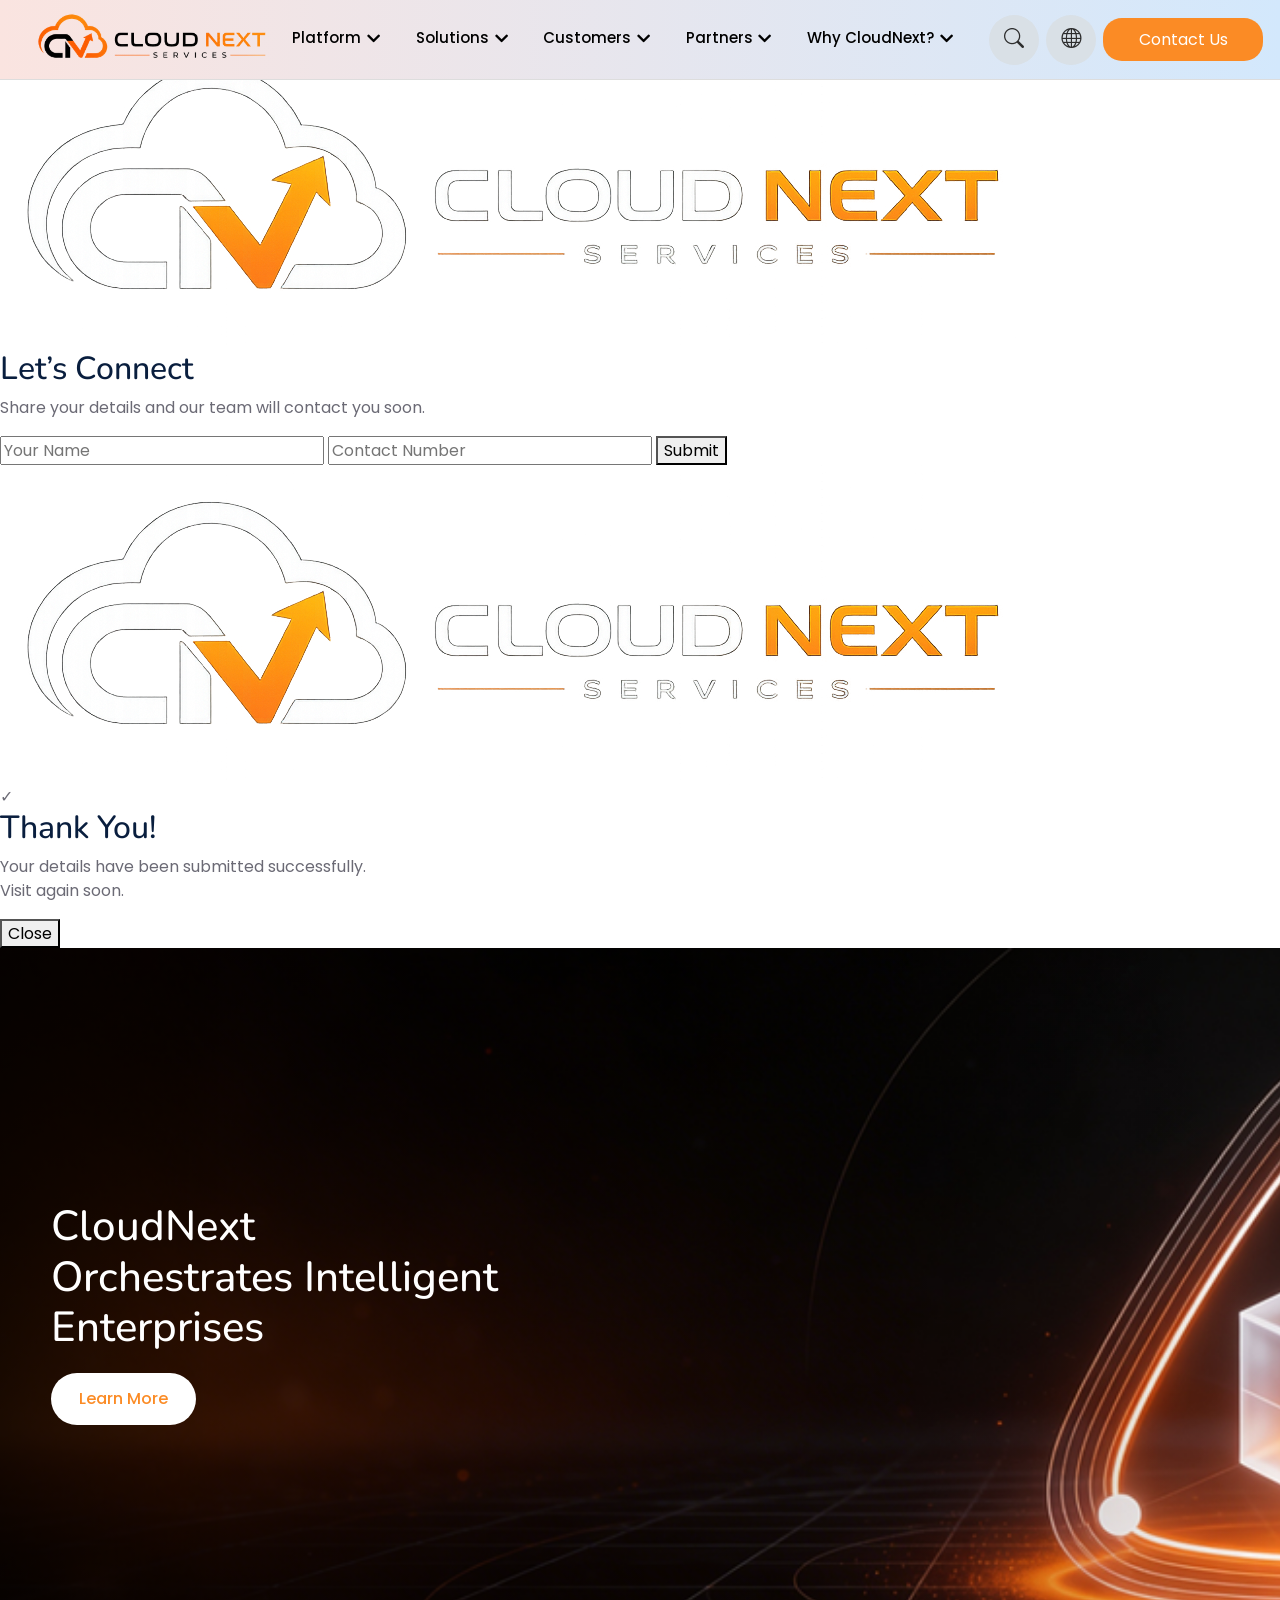
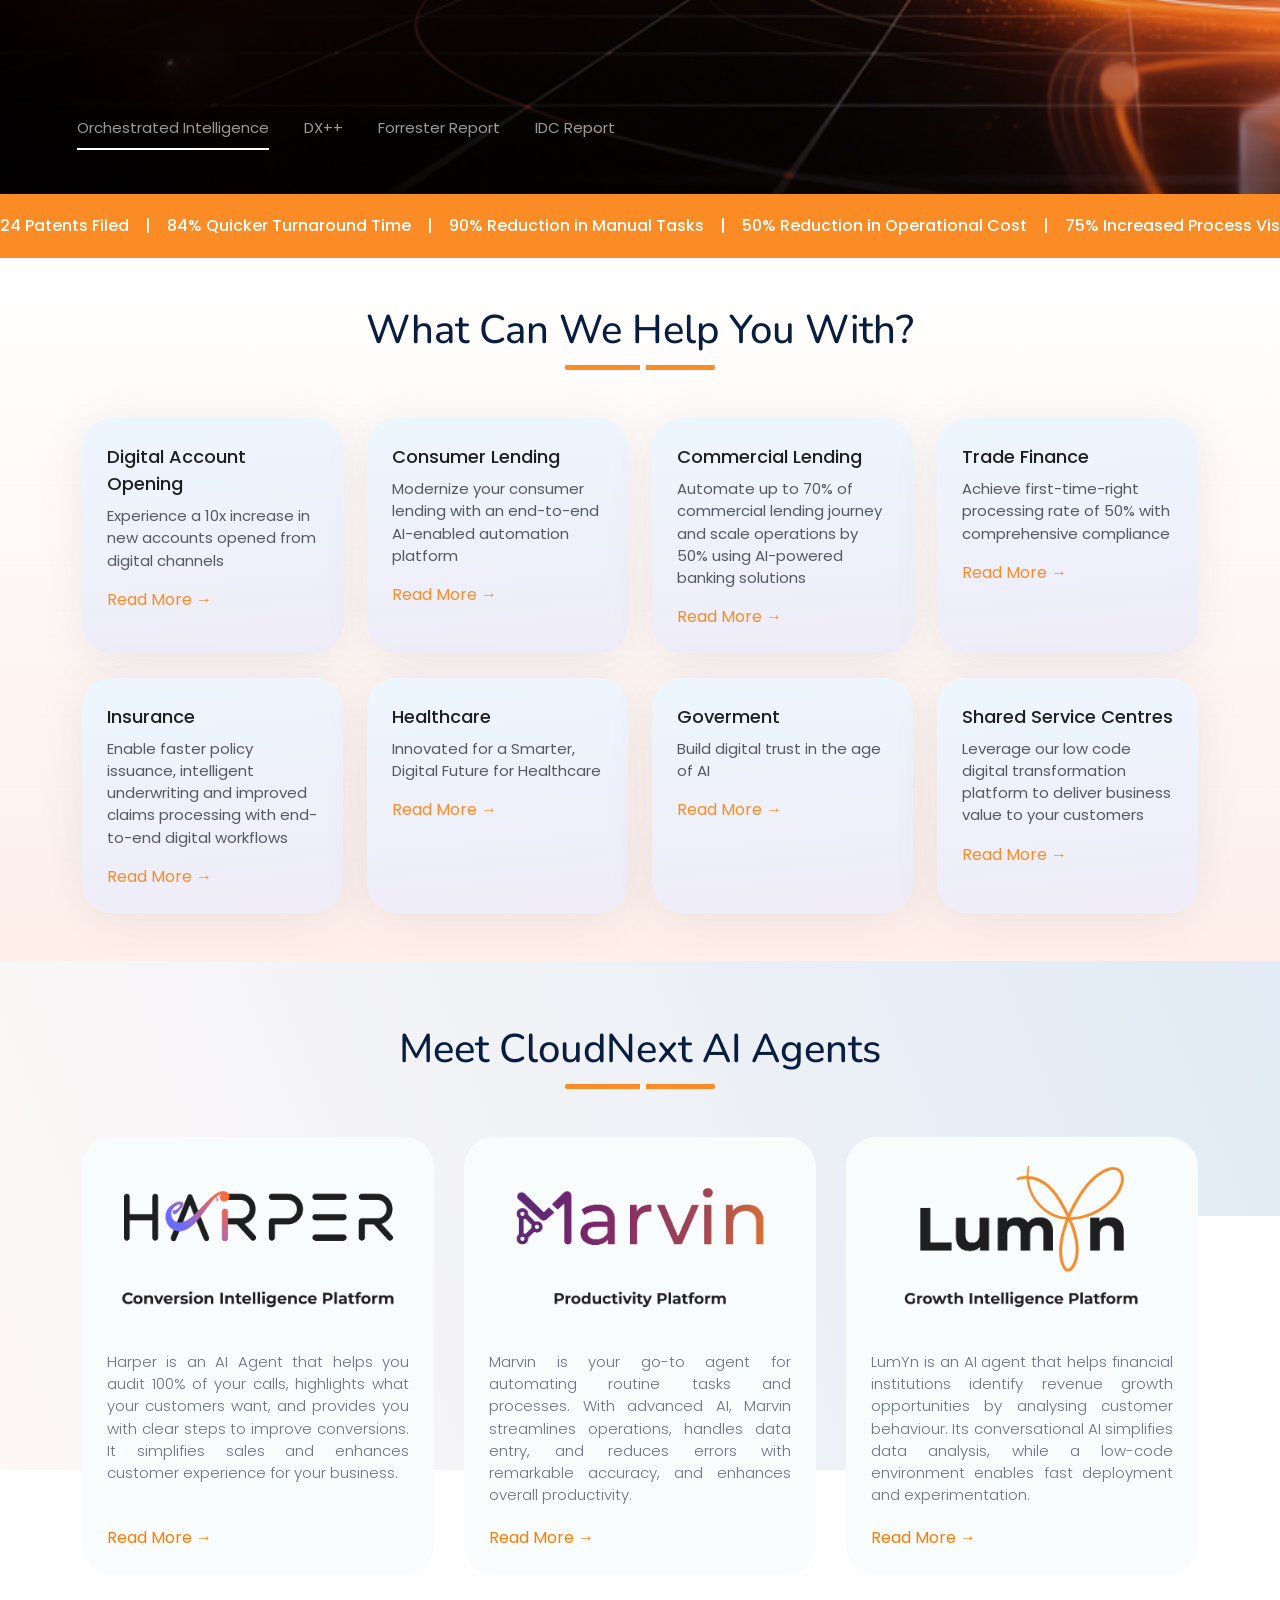
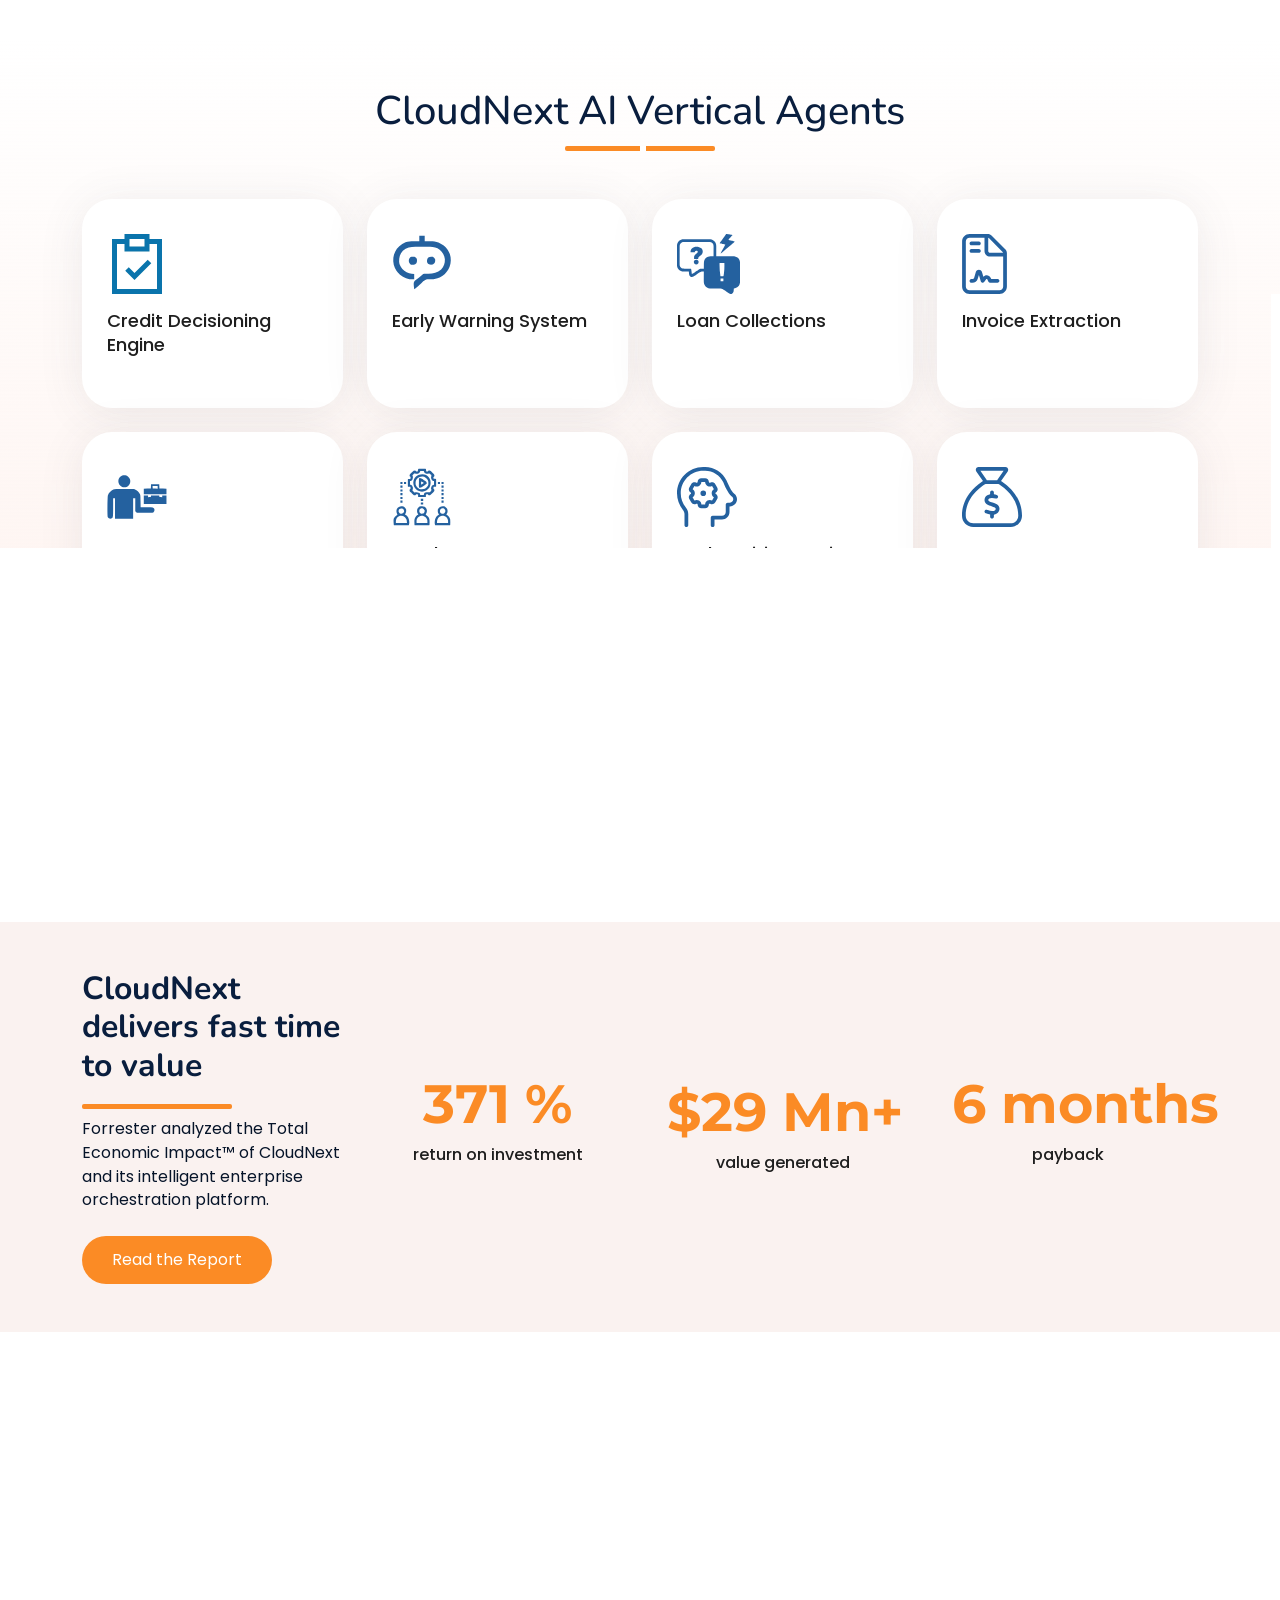
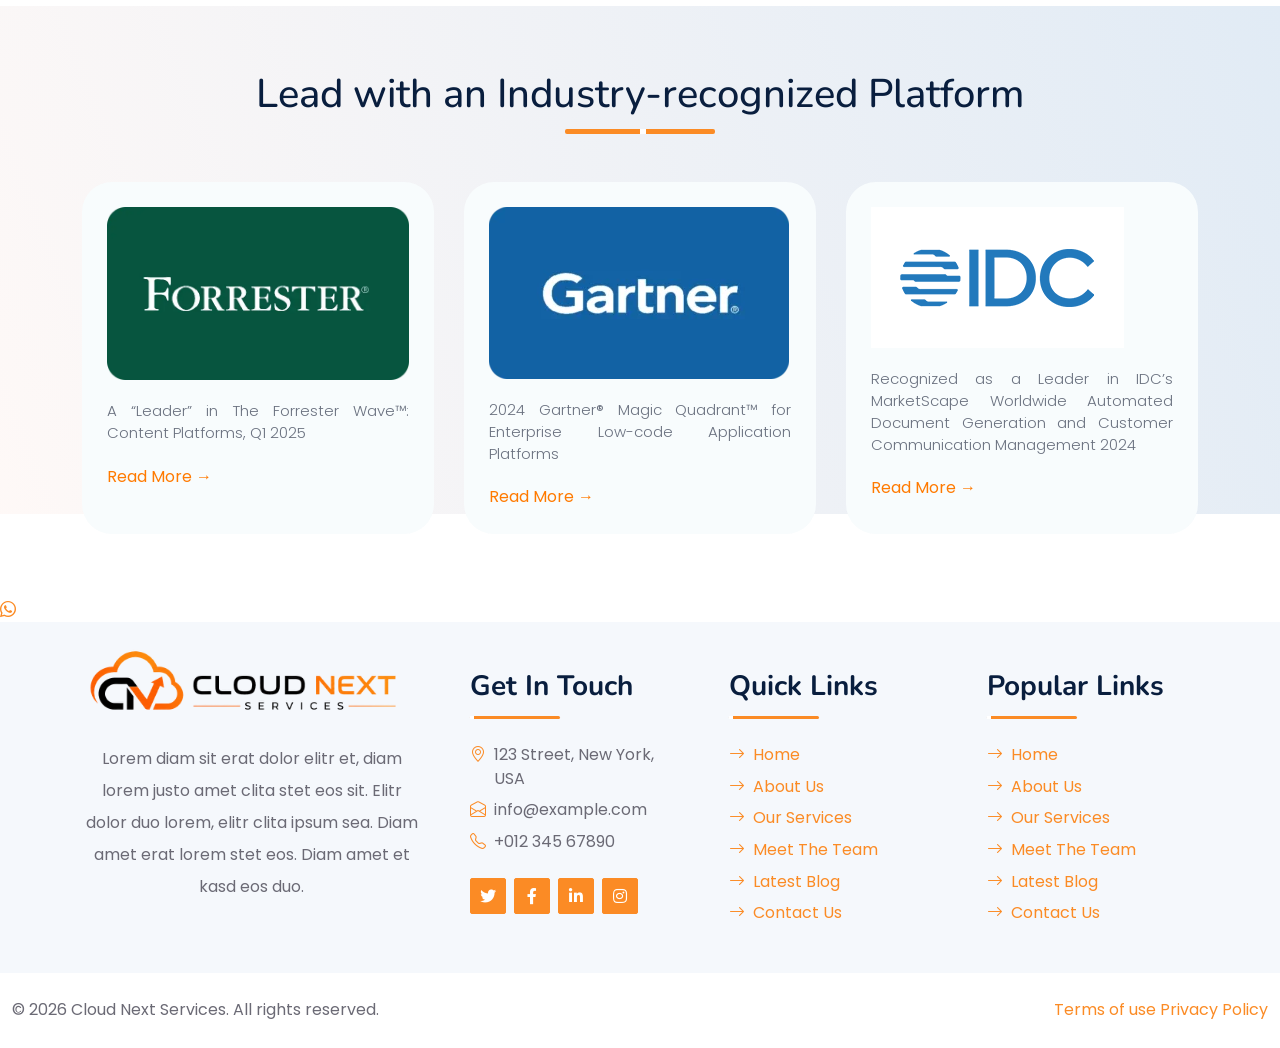
==== commit 30d61457: "Add files via upload" ====
--- a/index.html
+++ b/index.html
@@ -57,6 +57,41 @@
 </head>
 
 <body>
+<div class="lead-popup" id="leadPopup">
+  <div class="lead-box">
+
+    <button class="lead-close" onclick="closeLeadPopup()">×</button>
+
+    <!-- FORM SCREEN -->
+    <div class="lead-screen active" id="formScreen">
+      <img src="img/pop-logo.png" class="lead-logo" alt="CloudNext Logo">
+
+      <h2>Let’s Connect</h2>
+      <p>Share your details and our team will contact you soon.</p>
+
+      <form onsubmit="showThankYou(event)">
+        <input type="text" placeholder="Your Name" required>
+        <input type="tel" placeholder="Contact Number" required>
+
+        <button type="submit">Submit</button>
+      </form>
+    </div>
+
+    <!-- THANK YOU SCREEN -->
+    <div class="lead-screen" id="thankYouScreen">
+      <img src="img/pop-logo.png" class="lead-logo" alt="CloudNext Logo">
+
+      <div class="thank-icon">✓</div>
+      <h2>Thank You!</h2>
+      <p>Your details have been submitted successfully.<br>Visit again soon.</p>
+
+      <button onclick="closeLeadPopup()">Close</button>
+    </div>
+
+  </div>
+</div>
+
+
     <header>
   <h1 style="display:none;">CloudNext Intelligent Enterprise Platform</h1>
 </header>
@@ -517,7 +552,10 @@
   </div>
 </div>
     <!-- AI agents End -->
-
+<!-- WhatsApp Floating Button -->
+<a href="https://wa.me/919999999999" class="whatsapp-float" target="_blank" aria-label="Chat on WhatsApp">
+  <i class="bi bi-whatsapp"></i>
+</a>
    
    <div id="footer"></div>
 
--- a/css/style.css
+++ b/css/style.css
@@ -105,7 +105,7 @@
 }
 
 /*** Section Title ***/
-.section-title::before {
+.section-title::before , .section-title-2::before {
     position: absolute;
     content: "";
     width: 150px;
@@ -121,12 +121,12 @@
     margin-left: -75px;
 }
 
-.section-title.section-title-sm::before {
+.section-title.section-title-sm::before{
     width: 90px;
     height: 3px;
 }
 
-.section-title::after {
+.section-title::after{
     position: absolute;
     content: "";
     width: 6px;
@@ -165,13 +165,6 @@
 }
 
 
-.back-to-top {
-    position: fixed;
-    display: none;
-    right: 45px;
-    bottom: 45px;
-    z-index: 99;
-}
 
 .bg-header {
     background: linear-gradient(rgba(9, 30, 62, .7), rgba(9, 30, 62, .7)), url(../img/carousel-1.jpg) center center no-repeat;
@@ -190,7 +183,7 @@
 
 .hero {
   position: relative;
-  height: 100vh;
+  height: 94vh;
   width: 100%;
   overflow: hidden;
 }
@@ -362,18 +355,18 @@
   background: linear-gradient(68deg, #fff9f7, #e1ebf5);
   mix-blend-mode: multiply;
 }
-
 /* DESKTOP GRID */
-.platform-wrapper{
+.platform-wrapper,
+ .platform-wrapper-2{
     scroll-behavior: smooth;
   display: grid;
   grid-template-columns: repeat(3, 1fr);
   gap: 30px;
   overflow: hidden;
 }
-
 /* CARD DESIGN */
-.platform-card{
+.platform-card, 
+.platform-card-2{
   border-radius: 30px;
   overflow: hidden;
   padding: 25px;
@@ -381,16 +374,20 @@
   backdrop-filter: blur(16px);
   transition: all 0.3s ease;
 }
-.platform-card:hover{
+.platform-card:hover,
+.platform-card-2:hover{
 box-shadow: 0 4px 8px 0 rgba(0, 0, 0, 0.2), 0 6px 20px 0 rgba(0, 0, 0, 0.19);
 -webkit-transition: All 600ms ease;
 }
-.platform-card img{
+.platform-card img,
+.platform-card-2 img{
  max-width: 100%;
  height: auto;
   margin-bottom: 20px;
 }
-.platform-card p{
+
+.platform-card p,
+.platform-card-2 p{
     font-family: poppins;
     font-weight: 300;
     -webkit-font-smoothing: antialiased;
@@ -400,12 +397,14 @@
   margin-bottom: 0;
   text-align: justify;
 }
-.platform-card a{
+.platform-card a,
+.platform-card-2 a{
   color: #ff7a00;
   text-decoration: none;
   display: inline-block;
   margin-top: 20px;
 }
+
 
  .feature-card{
      position: relative;
@@ -416,6 +415,7 @@
     opacity: 1;
     transition: .3s all;
     height: 100%;
+    width: 100%;
 }
 
 .feature-card img{
@@ -460,7 +460,52 @@
   color: #fff;
 }
 
-
+/* what can we help css start */
+
+.help-card{
+  position: relative;
+    background: transparent linear-gradient(175deg, #edf6fe 0%, #eef1fb 49%, #eef1fb 49%, #efecf8 100%) 0% 0% no-repeat padding-box;
+    box-shadow: 0 5px 45px #4A50561A;
+    border-radius: 30px;
+    padding: 25px;
+    opacity: 1;
+    transition: .3s all;
+       width: 100%;
+    height: 100%;
+    display: flex;
+    flex-direction: column;
+}
+
+.help-card h5{
+  font-family: 'Poppins', sans-serif;
+  font-size: 18px;
+  font-weight: 500!important;
+  line-height: 1.5;
+      color: #1e1e1e;
+}
+.help-card p{
+  font-size: 15px;
+  line-height: 1.48;
+      color: #545965;
+  -webkit-font-smoothing: antialiased;
+}
+/* HOVER EFFECT */
+.help-card:hover{
+  transform: translateY(-8px);
+    background: #26619c 0% 0% no-repeat padding-box;
+    box-shadow: 0 5px 45px #26619C73;
+}
+/*  HOVER ON NORMAL → BLUE */
+.help-card:hover{
+  background: #2f5e92;
+}
+.help-card:hover h5,
+.help-card:hover p,
+.help-card:hover a{
+  color: #fff;
+}
+
+/* what can we help css end */
 
 /* Countdown CSS start*/
 .bg-ftime{
@@ -537,63 +582,6 @@
 /* Countdown CSS End*/
 
 
-
-/*Lead with an Industry-recognized Platform Section css */
-    /* DESKTOP GRID */
-.platform-wrapper-2{
-    
-    scroll-behavior: smooth;
-  display: grid;
-  grid-template-columns: repeat(3, 1fr);
-  gap: 30px;
-  overflow: hidden;
-}
-
-/* CARD DESIGN */
-.platform-card-2{
-
-  border-radius: 30px;
-  overflow: hidden;
-  padding: 25px;
-     background: #F8FCFD;
-  backdrop-filter: blur(16px);
-  transition: all 0.3s ease;
-}
-
-.platform-card-2:hover{
-box-shadow: 0 4px 8px 0 rgba(0, 0, 0, 0.2), 0 6px 20px 0 rgba(0, 0, 0, 0.19);
--webkit-transition: All 600ms ease;
-}
-
-.platform-card-2 img{
- max-width: 100%;
- height: auto;
-  margin-bottom: 20px;
-}
-
-.platform-card-2 p{
-    font-family: poppins;
-    font-weight: 300;
-    -webkit-font-smoothing: antialiased;
-  color: #6b7280;
-  line-height: 1.48;
-  font-size: 15px;
-  margin-bottom: 0;
-  text-align: justify;
-}
-
-
-.platform-card-2 a{
-  color: #ff7a00;
-  text-decoration: none;
-  display: inline-block;
-  margin-top: 20px;
-}
-
-
-/*Lead with an Industry-recognized Platform Section CSS end */
-
-
 /* Customer SLIDER CSS */
 .client-slider{
   overflow: hidden;
@@ -641,9 +629,13 @@
 
 /* Media Queries */
 @media (max-width:768px){
+  .section-title-2::before {
+   left: 50%;
+    margin-left: -75px;
+}
   /* Slider media query start */
  .hero {
-    height: 60vh;
+    height: 64vh;
   }
   
   /* HIDE IN MOBILE */
@@ -693,7 +685,8 @@
 .bg-ai{
   background: #fff;
 }
-.platform-wrapper{
+.platform-wrapper ,
+.platform-wrapper-2{
   border-radius: 30px;
   box-shadow:  0 0 15px 0 rgba(0,0,0,.1);
   -webkit-transition: All 600ms ease;
@@ -703,95 +696,7 @@
   scroll-snap-type: x mandatory;
   width: 100%;
 }
-.platform-card{
-  flex: 0 0 100%;   
-  max-width: 100%;
-  padding: 25px;
-  scroll-snap-align: center;
-  border-radius: 30px;
-  box-sizing: border-box;
-}
-.platform-wrapper::-webkit-scrollbar{
-  display: none;
-}
-.platform-card p{
-  flex: unset !important;
-  white-space: normal !important;
-  word-break: break-word !important;
-  overflow-wrap: break-word !important;
-  font-size: 14px;
-  line-height: 1.6;
-  display: block;
-  width: 100%;
-  text-align: left;
-}
-.platform-card img{
-  max-width: 100%;  
-  height: auto;
-  display: block;
-  margin: 0 auto 20px;
-}
-.slider-dots{
-  display: flex;
-  justify-content: center;
-  gap: 8px;
-  margin-top: 35px;
-}
-.slider-dots span{
-  width: 8px;
-  height: 8px;
-  background: #ccc;
-  border-radius: 50%;
-  transition: 0.3s;
-}
-.slider-dots span.active{
-  background: #ff7a00;
-  width: 18px;
-  border-radius: 10px;
-}
-
-  .feature-card{
-  padding: 49px 25px !important;
-  margin: 0 33px;
-}
-.feature-card img{
-  max-width: 100%;  
-  height: auto;
-}
-.feature-card h6{
-  font-size: 14px;
-}
-.content-stat{
-  text-align: center;
-}
-.section-title-2::before {
-  left: 50%;
-  margin-left: -75px;
-}
-.footer-h{
-  padding: 35px 5px;
-}
-.foot-h{
-  font-size:20px!important;
-}
-.h-100{
-  height: 100%!important;
-}
-
-/* slider 2 media query */
-.py-5{
-  padding-bottom: 0rem!important;
-}
-.platform-wrapper-2{
-  border-radius: 30px;
-  box-shadow:  0 0 15px 0 rgba(0,0,0,.1);
- -webkit-transition: All 600ms ease;
-  display: flex !important;
-  overflow-x: auto;
-  scroll-padding-left: 20px;
-  scroll-snap-type: x mandatory;
-  width: 100%;
-}
+.platform-card, 
 .platform-card-2{
   flex: 0 0 100%;   
   max-width: 100%;
@@ -800,9 +705,11 @@
   border-radius: 30px;
   box-sizing: border-box;
 }
+.platform-wrapper::-webkit-scrollbar , 
 .platform-wrapper-2::-webkit-scrollbar{
   display: none;
 }
+.platform-card p ,
 .platform-card-2 p{
   flex: unset !important;
   white-space: normal !important;
@@ -814,18 +721,21 @@
   width: 100%;
   text-align: left;
 }
-.platform-card-2 img{
-   max-width: 100%;   
-    height: auto;
-    display: block;
-    margin: 0 auto 20px;
-}
+.platform-card img,
+.platform-card-2 img  {
+  max-width: 100%;  
+  height: auto;
+  display: block;
+  margin: 0 auto 20px;
+}
+.slider-dots , 
 .slider-dots-2{
   display: flex;
   justify-content: center;
   gap: 8px;
   margin-top: 35px;
 }
+.slider-dots span ,
 .slider-dots-2 span{
   width: 8px;
   height: 8px;
@@ -833,11 +743,50 @@
   border-radius: 50%;
   transition: 0.3s;
 }
+.slider-dots span.active, 
 .slider-dots-2 span.active{
   background: #ff7a00;
   width: 18px;
   border-radius: 10px;
 }
+
+  .feature-card{
+  padding: 49px 25px !important;
+  margin: 0 33px;
+}
+.feature-card img{
+  max-width: 100%;  
+  height: auto;
+}
+.feature-card h6{
+  font-size: 14px;
+}
+  .help-card{
+  padding: 49px 25px !important;
+  margin: 0 33px;
+}
+.help-card h5{
+  font-size: 14px;
+}
+.help-card p{
+  font-size: 14px;
+}
+.content-stat{
+  text-align: center;
+}
+
+.footer-h{
+  padding: 35px 5px;
+}
+.foot-h{
+  font-size:20px!important;
+}
+.h-100{
+  height: 100%!important;
+}
+
+/* slider 2 media query */
+
 /* Customer SLIDER media query End */
   .client-card{
     min-width: 160px;
@@ -880,7 +829,10 @@
 }
 /* iPad / Tablet fix: AI Agents + Lead Platform slider OFF, desktop layout ON */
 @media (min-width: 768px) and (max-width: 1024px){
-
+ .section-title-2::before {
+   left: 50%;
+    margin-left: -75px;
+}
   .platform-wrapper,
   .platform-wrapper-2{
     display: grid !important;
@@ -909,108 +861,16 @@
   .slider-dots-2{
     display: none !important;
   }
-  /* MAIN FOOTER CONTAINER */
-  .footer-about{
-    width: 100% !important;
-    max-width: 100% !important;
-    flex: 0 0 100% !important;
-
-    margin-bottom: 40px;
-  }
-
-  .footer-about .d-flex{
-    padding: 40px 20px !important;
-  }
-
-  .footer-about .navbar-brand{
-    display: flex;
-    justify-content: center;
-  }
-
-  .footer-about .navbar-brand img{
-    width: 240px !important;
-    max-width: 100%;
-    height: auto;
-  }
-
-  .footer-about p{
-    text-align: center;
-    max-width: 700px;
-    margin: 20px auto 0;
-  }
-
-  /* RIGHT SIDE SECTION */
-  .footer-about + .col-lg-8{
-    width: 100% !important;
-    max-width: 100% !important;
-    flex: 0 0 100% !important;
-  }
-
-  .footer-about + .col-lg-8 > .row{
-    display: flex;
-    flex-wrap: wrap;
-    justify-content: center;
-    row-gap: 30px;
-  }
-
-  /* 3 COLUMNS */
-  .footer-about + .col-lg-8 .col-lg-4{
-    width: 33.333% !important;
-    max-width: 33.333% !important;
-    flex: 0 0 33.333% !important;
-
-    text-align: center;
-    padding-left: 15px;
-    padding-right: 15px;
-  }
-
-  /* TITLES */
-  .footer-about + .col-lg-8 h3{
-    text-align: start;
-  }
-
-  /* LINKS */
-  .link-animated{
-    align-items: start;
-  }
-
-  .link-animated a{
-    justify-content: start;
-  }
-
-  /* CONTACT ICONS */
-  .footer-about + .col-lg-8 .d-flex{
-    justify-content: center;
-  }
-
-  /* SOCIAL ICONS */
-  .footer-about + .col-lg-8 .d-flex.mt-4{
-    justify-content: center !important;
-  }
-
-  /* COPYRIGHT SECTION */
-  .footer-menu{
-    display: flex;
-    justify-content: center;
-    gap: 18px;
-    flex-wrap: wrap;
-  }
-
-  .copy-right{
-    text-align: center !important;
-    margin-top: 10px;
-  }
-.pt-5{
-  padding-top: 0!important;
-}
 
 /* contact btn mediaquery */
+
 .content-stat{
   flex: 0 0 100%;
   max-width: 100%;
   text-align: center;
   margin-bottom: 20px;
 }
+
 .stat-content{
   flex: 0 0 50%;
   max-width: 50%;
@@ -1027,6 +887,245 @@
 .con_btn{
   display: inline-block;
 }
-}
-
-
+/* ===== TABLET FOOTER FIX ===== */
+ /* ABOUT SECTION */
+  .footer-about{
+    width: 100% !important;
+    max-width: 100% !important;
+    flex: 0 0 100% !important;
+
+    margin-bottom: 35px !important;
+  }
+
+  .footer-about .footer-h{
+    align-items: center !important;
+    text-align: left !important;
+  }
+
+  .footer-about .navbar-brand{
+     width: 100%;
+    display: flex;
+    justify-content: center !important;
+    margin-bottom: 15px;
+  }
+
+  .footer-about .navbar-brand img{
+   width: 220px !important;
+    max-width: 220px !important;
+    height: auto;
+    margin: 0 auto !important;
+    display: block;
+  }
+
+  .footer-about p{
+    text-align: left !important;
+    max-width: 100% !important;
+    margin: 10px 0 0 !important;
+    font-size: 15px;
+    line-height: 1.8 !important;
+    color: #4A5056;
+  }
+
+  /* RIGHT SIDE */
+  .footer-about + .col-lg-8{
+    width: 100% !important;
+    max-width: 100% !important;
+    flex: 0 0 100% !important;
+  }
+
+  .footer-about + .col-lg-8 > .row{
+    display: flex;
+    flex-wrap: wrap;
+    row-gap: 25px;
+  }
+
+  .footer-about + .col-lg-8 .col-lg-4{
+    width: 33.333% !important;
+    max-width: 33.333% !important;
+    flex: 0 0 33.333% !important;
+
+    padding-left: 20px;
+    padding-right: 20px;
+
+    text-align: left !important;
+  }
+
+  .footer-about + .col-lg-8 h3{
+    text-align: left !important;
+    font-size: 20px;
+  }
+
+  .link-animated{
+    align-items: flex-start !important;
+  }
+
+  .link-animated a{
+    justify-content: flex-start !important;
+    font-size: 15px;
+  }
+
+  .footer-about + .col-lg-8 .d-flex.mt-4{
+    justify-content: flex-start !important;
+  }
+
+  /* COPYRIGHT */
+  .footer-menu{
+    justify-content: center !important;
+    gap: 20px;
+  }
+
+  .copy-right{
+    text-align: center !important;
+    margin-top: 10px;
+  }
+.tab-fix{
+  padding-top:0 !important
+}
+
+
+}
+@media (min-width:769px) and (max-width:991.98px) and (max-height:720px){
+
+  .platform-wrapper,
+  .platform-wrapper-2{
+    border-radius: 30px;
+    box-shadow: 0 0 15px 0 rgba(0,0,0,.1);
+    display: flex !important;
+    overflow-x: auto;
+    scroll-snap-type: x mandatory;
+    width: 100%;
+  }
+
+  .platform-card,
+  .platform-card-2{
+    flex: 0 0 100%;
+    max-width: 100%;
+    padding: 25px;
+    scroll-snap-align: center;
+    border-radius: 30px;
+    box-sizing: border-box;
+  }
+
+  .slider-dots,
+  .slider-dots-2{
+    display: flex !important;
+    justify-content: center;
+    gap: 8px;
+    margin-top: 35px;
+  }
+}
+/* ===== FOOTER MOBILE FIX ===== */
+@media (max-width: 767.98px){
+
+  .footer-about{
+    margin-bottom: 25px !important;
+  }
+
+ 
+  .footer-about .footer-h{
+    align-items: flex-start !important;
+    text-align: left !important;
+    padding: 35px 8px 20px !important;
+  }
+
+  .footer-about .navbar-brand{
+    justify-content: flex-start !important;
+    width: 100%;
+  }
+
+  .footer-about .navbar-brand img{
+    width: 170px !important;
+    max-width: 170px !important;
+    margin: 0 0 10px 0 !important;
+  }
+
+  .footer-about p{
+    text-align: left !important;
+    margin: 12px 0 0 0 !important;
+    max-width: 100% !important;
+    color: #4A5056;
+  }
+
+  .footer-about + .col-lg-8{
+    width: 100% !important;
+    max-width: 100% !important;
+  }
+
+  .footer-about + .col-lg-8 .row{
+    row-gap: 8px;
+  }
+
+  .footer-about + .col-lg-8 .col-lg-4{
+    text-align: left !important;
+    margin-bottom: 22px !important;
+    padding-left: 25px !important;
+    padding-right: 25px !important;
+  }
+
+  .footer-about + .col-lg-8 .pt-5,
+  .footer-about + .col-lg-8 .pt-lg-5{
+    padding-top: 0 !important;
+  }
+
+  .footer-about + .col-lg-8 h3{
+    font-size: 18px;
+    text-align: left !important;
+  }
+
+  .footer-about + .col-lg-8 .section-title{
+    margin-bottom: 18px !important;
+  }
+
+  .footer-about + .col-lg-8 .section-title::before{
+    left: 0 !important;
+    margin-left: 0 !important;
+  }
+
+  .footer-about + .col-lg-8 .section-title::after{
+    left: 0 !important;
+  }
+
+  .link-animated{
+    align-items: flex-start !important;
+  }
+
+  .link-animated a{
+    justify-content: flex-start !important;
+    font-size: 14px;
+    margin-bottom: 8px !important;
+  }
+
+  .footer-about + .col-lg-8 .d-flex.mb-2{
+    justify-content: flex-start !important;
+    align-items: flex-start !important;
+    gap: 0 !important;
+  }
+
+  .footer-about + .col-lg-8 .d-flex.mb-2 p{
+    font-size: 14px;
+    line-height: 1.5;
+  }
+
+  .footer-about + .col-lg-8 .d-flex.mt-4{
+    justify-content: flex-start !important;
+    gap: 8px !important;
+  }
+
+  .footer-menu{
+    justify-content: center !important;
+    gap: 15px;
+    margin-bottom: 8px;
+  }
+
+  .copy-right{
+    font-size: 13px;
+    line-height: 1.5;
+    text-align: center !important;
+  }
+
+  .container-fluid[style*="height: 75px"]{
+    height: auto !important;
+    padding: 15px 10px !important;
+  }
+}
+
--- a/css/navbar.css
+++ b/css/navbar.css
@@ -489,7 +489,6 @@
 @media screen and (min-width: 992px){
     .navbar{
         flex-direction: row;
-        /* flex-wrap: wrap; */
         align-items: center;
         border-bottom: 1px solid #ddd;
         padding: 15px 2rem;
@@ -740,6 +739,7 @@
     overflow-y: auto !important;
     -webkit-overflow-scrolling: touch;
     padding-bottom: 120px;
+    
   }
 
   .m-menu ul{
@@ -846,21 +846,32 @@
     border-radius:50%;
   }
 
- .m-menu {
-  align-items: center;
-  gap: 25px;
-   overflow-y: auto;
-    scroll-behavior: smooth;
+  .m-menu{
     position: fixed;
     top: 0;
     right: -100%;
     width: 100%;
-    height: 100%;
+    height: 100vh;
     background: #fff;
-    transition: 0.3s;
-    z-index: 9999;
-     padding:20px;
-  }
+    z-index: 99999;
+    overflow-y: auto;
+    overflow-x: hidden;
+    -webkit-overflow-scrolling: touch;
+    transition: right 0.35s ease;
+    padding: 20px;
+    display: block !important;
+}
+
+/* OPEN */
+.m-menu.active{
+    right: 0;
+}
+
+/* BODY SCROLL LOCK */
+body.menu-open{
+    overflow: hidden;
+    height: 100vh;
+}
 
 /* active only main menu */
 .m-menu .has-sub.active{
@@ -880,6 +891,7 @@
   }
  .m-menu ul li{
   border-bottom:1px solid #E1E6ED;
+  cursor: pointer;
 }
 
 /* when open */
@@ -962,6 +974,7 @@
     color: #1E1E1E;
     font-size: 14px;
     border-bottom:1px solid #E1E6ED;
+    cursor: pointer;
   }
    .m-menu ul li span{
     float: right;
@@ -971,11 +984,12 @@
   font-weight: 800;
   font-size: x-large;
   color: #000;
+  cursor: pointer;
 }
 }
 @media (max-width:1024px){
   .logo{
-    height: 50px; 
+    height: 44px; 
   }
 
   .navbar{
